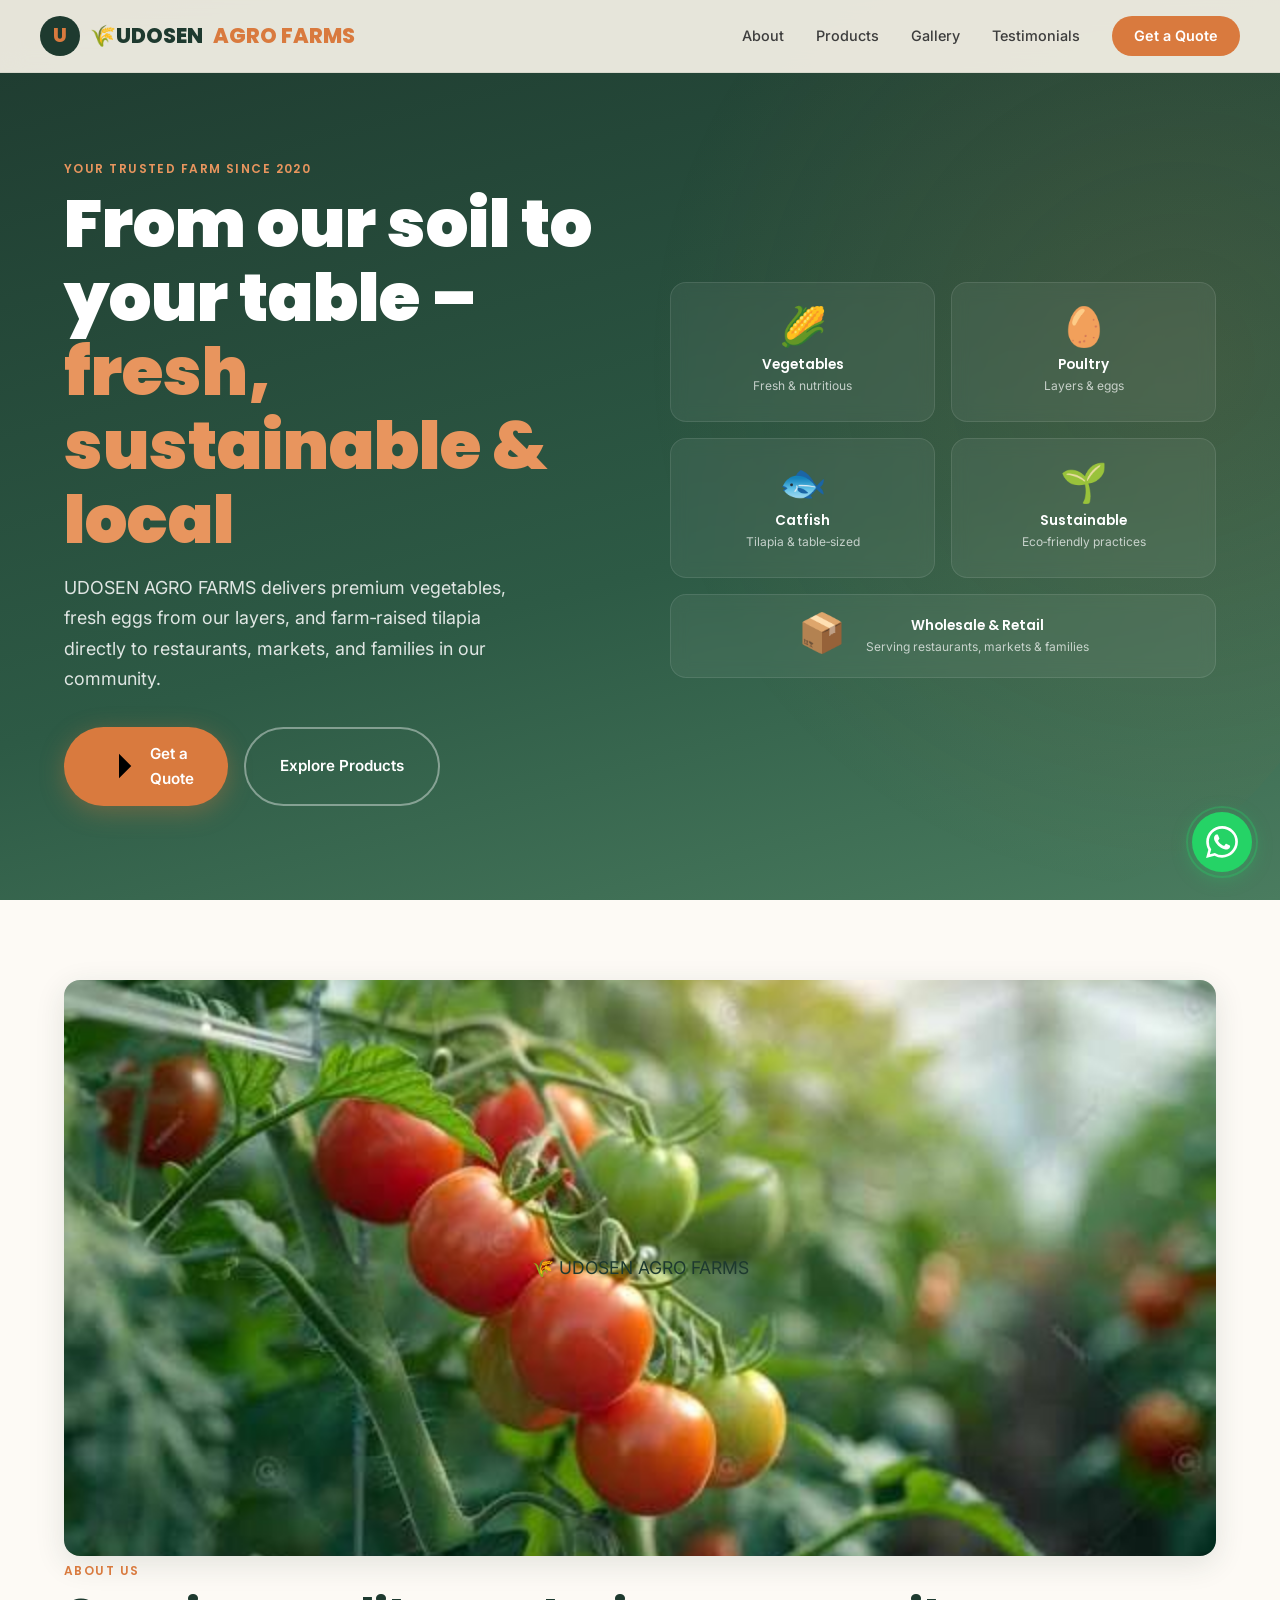
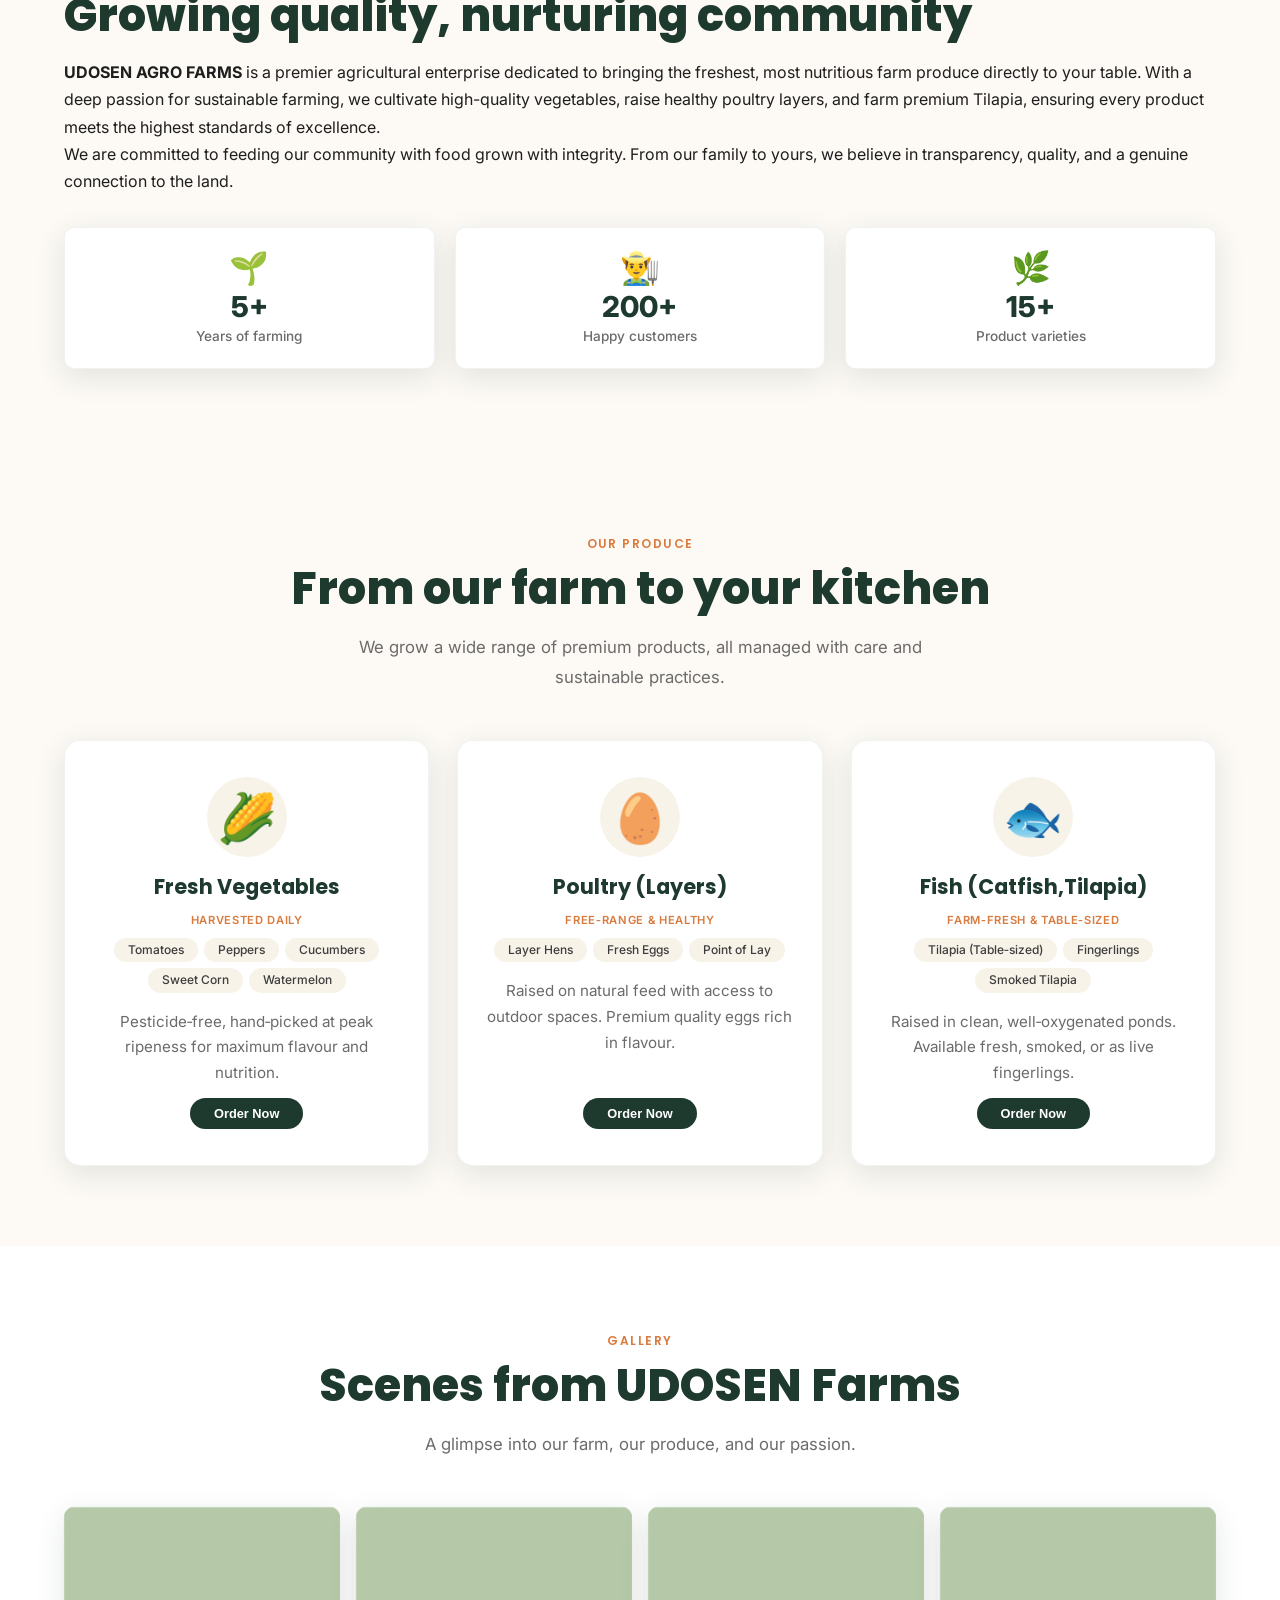
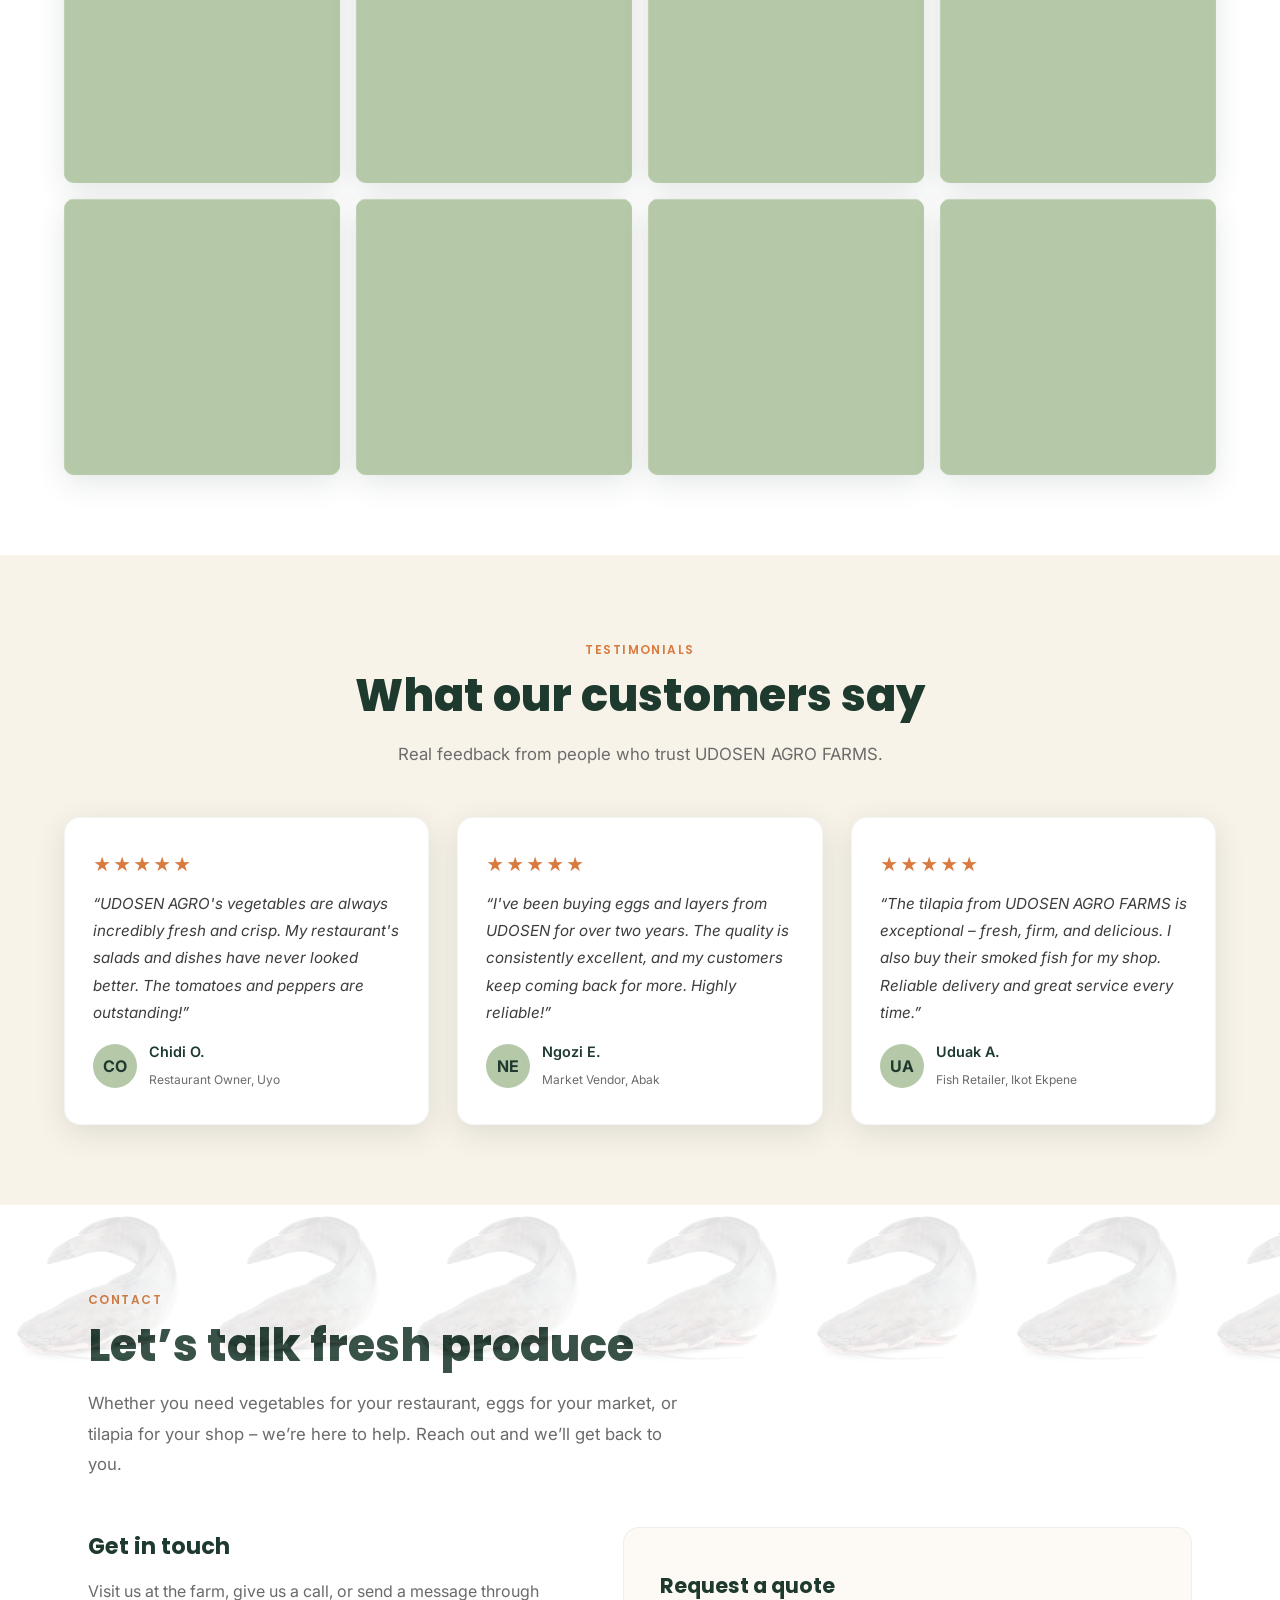
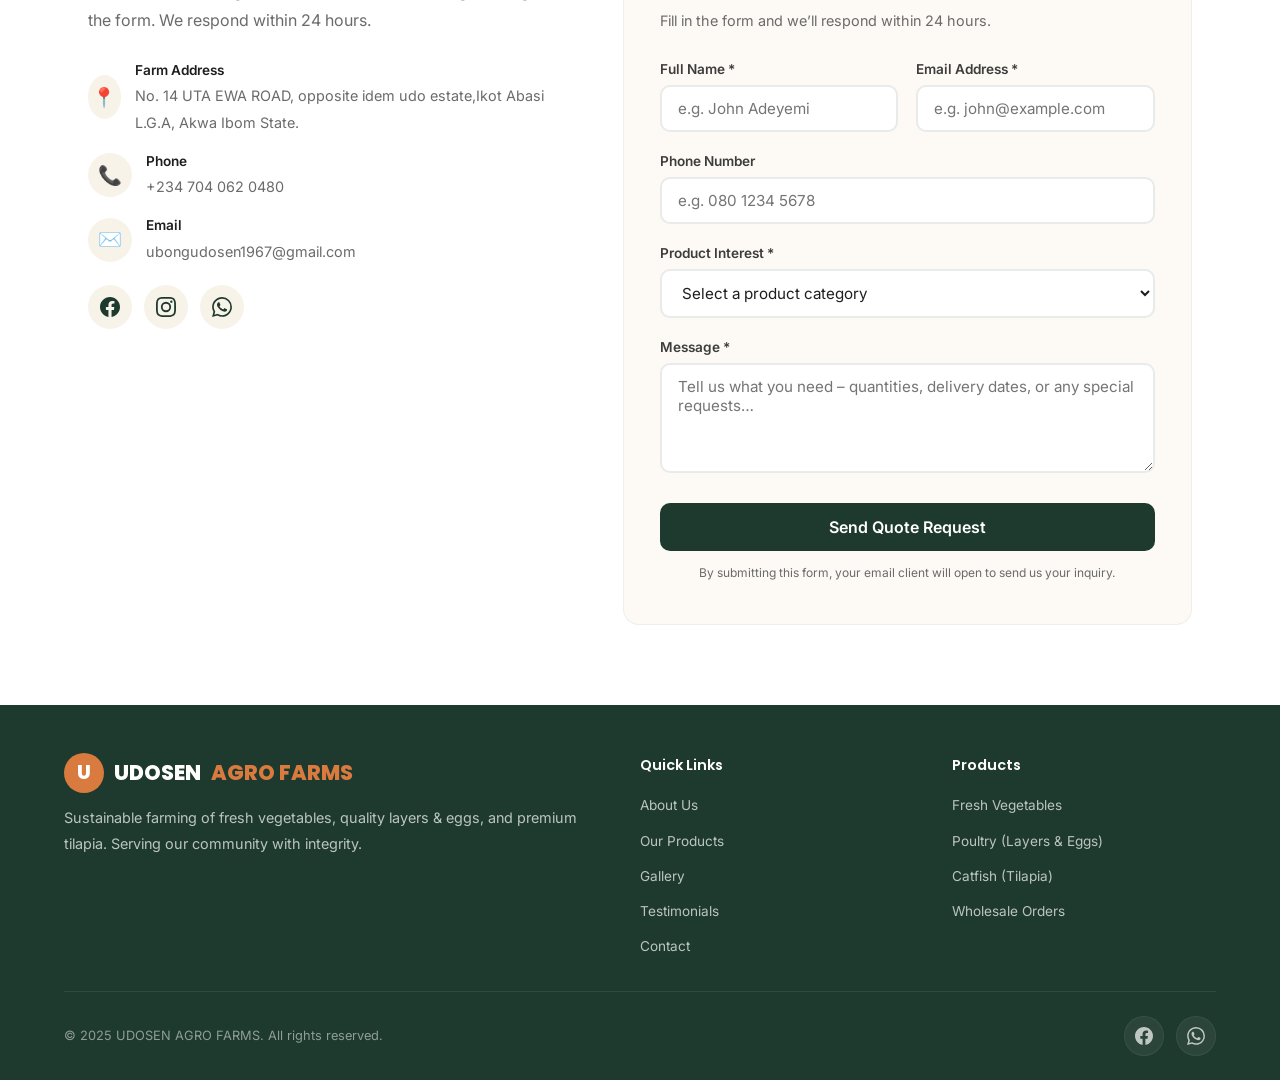
==== index.html @ df9d3901 "Update logo text with new branding" ====
<!DOCTYPE html>
<html lang="en">
<head>
    <meta charset="UTF-8" />
    <meta name="viewport" content="width=device-width, initial-scale=1.0" />
    <title>UDOSEN AGRO FARMS – Fresh Vegetables, Poultry &amp; Tilapia</title>
    <meta name="description" content="UDOSEN AGRO FARMS – sustainable farming of fresh vegetables, poultry layers, and premium tilapia. Order locally grown produce today." />

    <!-- Google Fonts -->
    <link rel="preconnect" href="https://fonts.googleapis.com" />
    <link rel="preconnect" href="https://fonts.gstatic.com" crossorigin />
    <link href="https://fonts.googleapis.com/css2?family=Poppins:wght@400;500;600;700;800;900&family=Inter:wght@400;500;600;700&display=swap" rel="stylesheet" />
    <link rel="stylesheet" href="style.css" />
    <style>
        /* ────────────── CSS Reset & Base ────────────── */
        
    </style>
</head>

<body>

    <!-- ─── HEADER ─── -->
    <header class="site-header" id="header" role="banner">
        <div class="header-inner">
            <a href="#home" class="logo" aria-label="UDOSEN AGRO FARMS home">
                <span class="logo-icon">U</span>
                🌾UDOSEN<span>AGRO FARMS</span>
            </a>

            <nav class="nav-links" aria-label="Main navigation">
                <a href="#about">About</a>
                <a href="#products">Products</a>
                <a href="#gallery">Gallery</a>
                <a href="#testimonials">Testimonials</a>
                <a href="#contact" class="nav-cta">Get a Quote</a>
            </nav>

            <button class="hamburger" id="hamburger" aria-label="Toggle menu" aria-expanded="false">
                <span></span>
                <span></span>
                <span></span>
            </button>
        </div>
    </header>

    <!-- ─── MOBILE NAV ─── -->
    <nav class="mobile-nav" id="mobileNav" aria-label="Mobile navigation">
        <a href="#about" class="mobile-link">About</a>
        <a href="#products" class="mobile-link">Products</a>
        <a href="#gallery" class="mobile-link">Gallery</a>
        <a href="#testimonials" class="mobile-link">Testimonials</a>
        <a href="#contact" class="mobile-cta">Get a Quote</a>
    </nav>

    <!-- ─── FLOATING WHATSAPP ─── -->
    <a href="https://wa.me/2347040620480?text=Hello%20UDOSEN%20AGRO%20FARMS%2C%20I'd%20like%20to%20make%20an%20inquiry."
    class="wa-float"
    target="_blank"
    rel="noopener noreferrer"
    aria-label="Chat on WhatsApp">
    <svg viewBox="0 0 24 24">
        <path d="M17.472 14.382c-.297-.149-1.758-.867-2.03-.967-.273-.099-.471-.148-.67.15-.197.297-.767.966-.94 1.164-.173.199-.347.223-.644.075-.297-.15-1.255-.463-2.39-1.475-.883-.788-1.48-1.761-1.653-2.059-.173-.297-.018-.458.13-.606.134-.133.298-.347.446-.52.149-.174.198-.298.298-.497.099-.198.05-.371-.025-.52-.075-.149-.669-1.612-.916-2.207-.242-.579-.487-.5-.669-.51-.173-.008-.371-.01-.57-.01-.198 0-.52.074-.792.372-.272.297-1.04 1.016-1.04 2.479 0 1.462 1.065 2.875 1.213 3.074.149.198 2.096 3.2 5.077 4.487.709.306 1.262.489 1.694.625.712.227 1.36.195 1.871.118.571-.085 1.758-.719 2.006-1.413.248-.694.248-1.289.173-1.413-.074-.124-.272-.198-.57-.347m-5.421 7.403h-.004a9.87 9.87 0 01-5.031-1.378l-.361-.214-3.741.982.998-3.648-.235-.374a9.86 9.86 0 01-1.51-5.26c.001-5.45 4.436-9.884 9.888-9.884 2.64 0 5.122 1.03 6.988 2.898a9.825 9.825 0 012.893 6.994c-.003 5.45-4.437 9.884-9.885 9.884m8.413-18.297A11.815 11.815 0 0012.05 0C5.495 0 .16 5.335.157 11.892c0 2.096.547 4.142 1.588 5.945L.057 24l6.305-1.654a11.882 11.882 0 005.683 1.448h.005c6.554 0 11.89-5.335 11.893-11.893a11.821 11.821 0 00-3.48-8.413z"/>
    </svg>
</a>

<!-- ─── HERO ─── -->
<section class="hero" id="home" aria-labelledby="hero-title">
    
    <!-- ADDED: Moving Chicken Layers & Watermark -->
    <div class="watermark"></div>
    <div class="chicken-bg layer-1"></div>
    <div class="chicken-bg layer-2"></div>
    <div class="chicken-bg layer-3"></div>

    <div class="hero-shape"></div>
    
    <div class="container">
        <div class="hero-grid">
            <div class="hero-content">
                <p class="section-label" style="color: var(--terracotta-light);">Your trusted farm since 2020</p>
                <h1 id="hero-title">
                    From our soil to your table – <br />
                    <span class="highlight">fresh, sustainable &amp; local</span>
                </h1>
                <p class="tagline">
                    UDOSEN AGRO FARMS delivers premium vegetables, fresh eggs from our layers,
                    and farm‑raised tilapia directly to restaurants, markets, and families in our community.
                </p>
                <div class="hero-buttons">
                    <a href="#contact" class="btn btn-primary">
                        <svg viewBox="0 0 24 24"><path d="M5 12h14M12 5l7 7-7 7"/></svg>
                        Get a Quote
                    </a>
                    <a href="#products" class="btn btn-outline">Explore Products</a>
                </div>
            </div>

            <div class="hero-visual">
                <div class="hero-card">
                    <span class="emoji">🌽</span>
                    <h4>Vegetables</h4>
                    <p>Fresh &amp; nutritious</p>
                </div>
                <div class="hero-card">
                    <span class="emoji">🥚</span>
                    <h4>Poultry</h4>
                    <p>Layers &amp; eggs</p>
                </div>
                <div class="hero-card">
                    <span class="emoji">🐟</span>
                    <h4>Catfish</h4>
                    <p>Tilapia &amp; table‑sized</p>
                </div>
                <div class="hero-card">
                    <span class="emoji">🌱</span>
                    <h4>Sustainable</h4>
                    <p>Eco‑friendly practices</p>
                </div>
                <div class="hero-card hero-card-wide">
                    <span class="emoji">📦</span>
                    <div>
                        <h4>Wholesale &amp; Retail</h4>
                        <p>Serving restaurants, markets &amp; families</p>
                    </div>
                </div>
            </div>
        </div>
    </div>
</section>

<!-- ─── ABOUT ─── -->
<!-- ─── ABOUT ─── -->
<section class="about" id="about" aria-labelledby="about-title">
    <div class="container">
        <div class="about-grid">
            <div class="about-image" aria-label="UDOSEN AGRO FARMS field">
                <span>🌾 UDOSEN AGRO FARMS</span>
            </div>
            <div class="about-text">
                <span class="section-label">About us</span>
                <h2 class="section-title" id="about-title">Growing quality, nurturing community</h2>
                <p>
                    <strong>UDOSEN AGRO FARMS</strong> is a premier agricultural enterprise dedicated to bringing the freshest, most nutritious farm produce directly to your table. With a deep passion for sustainable farming, we cultivate high-quality vegetables, raise healthy poultry layers, and farm premium Tilapia, ensuring every product meets the highest standards of excellence.
                </p>
                <p>
                    We are committed to feeding our community with food grown with integrity. From our family to yours, we believe in transparency, quality, and a genuine connection to the land.
                </p>

                <!-- ─── STATS CARDS ─── -->
                <div class="about-stats">
                    <div class="stat-card">
                        <div class="stat-icon">🌱</div>
                        <div class="stat-number">5+</div>
                        <div class="stat-label">Years of farming</div>
                    </div>
                    <div class="stat-card">
                        <div class="stat-icon">👨‍🌾</div>
                        <div class="stat-number">200+</div>
                        <div class="stat-label">Happy customers</div>
                    </div>
                    <div class="stat-card">
                        <div class="stat-icon">🌿</div>
                        <div class="stat-number">15+</div>
                        <div class="stat-label">Product varieties</div>
                    </div>
                </div>
            </div>
        </div>
    </div>
</section>
<!-- ─── PRODUCTS ─── -->
<section class="products" id="products" aria-labelledby="products-title">
    <div class="container">
        <div class="section-header center">
            <span class="section-label">Our produce</span>
            <h2 class="section-title" id="products-title">From our farm to your kitchen</h2>
            <p class="section-subtitle">
                We grow a wide range of premium products, all managed with care and sustainable practices.
            </p>
        </div>

        <div class="products-grid">
            <!-- Vegetables -->
            <div class="product-card reveal reveal-delay-1">
                <div class="product-icon">🌽</div>
                <h3>Fresh Vegetables</h3>
                <span class="product-tag">Harvested daily</span>
                <ul class="product-list">
                    <li>Tomatoes</li>
                    <li>Peppers</li>
                    <li>Cucumbers</li>
                    <li>Sweet Corn</li>
                    <li>Watermelon</li>
                </ul>
                <p>Pesticide‑free, hand‑picked at peak ripeness for maximum flavour and nutrition.</p>
                <button class="btn-small" onclick="document.getElementById('contact').scrollIntoView({behavior:'smooth'})">Order Now</button>
            </div>

            <!-- Poultry -->
            <div class="product-card reveal reveal-delay-2">
                <div class="product-icon">🥚</div>
                <h3>Poultry (Layers)</h3>
                <span class="product-tag">Free‑range &amp; healthy</span>
                <ul class="product-list">
                    <li>Layer Hens</li>
                    <li>Fresh Eggs</li>
                    <li>Point of Lay</li>
                </ul>
                <p>Raised on natural feed with access to outdoor spaces. Premium quality eggs rich in flavour.</p>
                <button class="btn-small" onclick="document.getElementById('contact').scrollIntoView({behavior:'smooth'})">Order Now</button>
            </div>

            <!-- Catfish -->
            <div class="product-card reveal reveal-delay-3">
                <div class="product-icon">🐟</div>
                <h3>Fish (Catfish,Tilapia)</h3>
                <span class="product-tag">Farm‑fresh &amp; table‑sized</span>
                <ul class="product-list">
                    <li>Tilapia (Table‑sized)</li>
                    <li>Fingerlings</li>
                    <li>Smoked Tilapia</li>
                </ul>
                <p>Raised in clean, well‑oxygenated ponds. Available fresh, smoked, or as live fingerlings.</p>
                <button class="btn-small" onclick="document.getElementById('contact').scrollIntoView({behavior:'smooth'})">Order Now</button>
            </div>
        </div>
    </div>
</section>

<!-- ─── GALLERY ─── -->
<section class="gallery" id="gallery" aria-labelledby="gallery-title">
    <div class="container">
        <div class="section-header center">
            <span class="section-label">GALLERY</span>
            <h2 class="section-title" id="gallery-title">Scenes from UDOSEN Farms</h2>
            <p class="section-subtitle">A glimpse into our farm, our produce, and our passion.</p>
        </div>
        <div class="gallery-grid">
            <div class="gallery-item">
                <div class="gallery-overlay"><img src="freshvegies.jpg" alt="" class="chicken-bg"><span>Fresh harvest</span></div>
            </div>
            <div class="gallery-item">
                <div class="gallery-overlay"><img src="CHICKENS_IMAGE.jpg" alt="" class="chicken-bg"><span>Layer poultry</span></div>
            </div>
            <div class="gallery-item">
                <div class="gallery-overlay"><img src="imagescrop-fish.jpg" alt="" class="chicken-bg"><span>Tilapia pond</span></div>
            </div>
            <div class="gallery-item">
                <div class="gallery-overlay"><img src="vegetablebeds.jpg" alt="" class="chicken-bg"><span>Vegetable beds</span></div>
            </div>
            <div class="gallery-item">
                <div class="gallery-overlay"><img src="maize.jpg" alt="" class="chicken-bg"><span>Farm landscape</span></div>
            </div>
            <div class="gallery-item">
                <div class="gallery-overlay"><img src="okro.jpg" alt="" class="chicken-bg"><span>Organic greens</span></div>
            </div>
            <div class="gallery-item">
                <div class="gallery-overlay"><img src="eggimage.jpg" alt="" class="chicken-bg"><span>Egg collection</span></div>
            </div>
            <div class="gallery-item">
                <div class="gallery-overlay"><img src="tilapiafish.jpg" alt="" class="chicken-bg"><span>Smoked tilapia</span></div>
            </div>
        </div>
    </div>
</section>

<!-- ─── TESTIMONIALS ─── -->
<section class="testimonials" id="testimonials" aria-labelledby="testimonials-title">
    <div class="container">
        <div class="section-header center">
            <span class="section-label">TESTIMONIALS</span>
            <h2 class="section-title" id="testimonials-title">What our customers say</h2>
            <p class="section-subtitle">Real feedback from people who trust UDOSEN AGRO FARMS.</p>
        </div>

        <div class="testimonials-grid">
            <div class="testimonial-card reveal reveal-delay-1">
                <div class="stars">★★★★★</div>
                <blockquote>
                    “UDOSEN AGRO's vegetables are always incredibly fresh and crisp. My restaurant's salads and dishes have never looked better. The tomatoes and peppers are outstanding!”
                </blockquote>
                <div class="author">
                    <div class="author-avatar">CO</div>
                    <div class="author-info">
                        <strong>Chidi O.</strong>
                        <span>Restaurant Owner, Uyo</span>
                    </div>
                </div>
            </div>

            <div class="testimonial-card reveal reveal-delay-2">
                <div class="stars">★★★★★</div>
                <blockquote>
                    “I've been buying eggs and layers from UDOSEN for over two years. The quality is consistently excellent, and my customers keep coming back for more. Highly reliable!”
                </blockquote>
                <div class="author">
                    <div class="author-avatar">NE</div>
                    <div class="author-info">
                        <strong>Ngozi E.</strong>
                        <span>Market Vendor, Abak</span>
                    </div>
                </div>
            </div>

            <div class="testimonial-card reveal reveal-delay-3">
                <div class="stars">★★★★★</div>
                <blockquote>
                    “The tilapia from UDOSEN AGRO FARMS is exceptional – fresh, firm, and delicious. I also buy their smoked fish for my shop. Reliable delivery and great service every time.”
                </blockquote>
                <div class="author">
                    <div class="author-avatar">UA</div>
                    <div class="author-info">
                        <strong>Uduak A.</strong>
                        <span>Fish Retailer, Ikot Ekpene</span>
                    </div>
                </div>
            </div>
        </div>
    </div>
</section>

<!-- ─── CONTACT ─── -->
<section class="contact" id="contact" aria-labelledby="contact-title">
    <!-- ADD THIS LINE -->
    <div class="contact-watermark"></div>
    
    <div class="container">
        <!-- The rest of your contact section content... -->
    <div class="container">
        <div class="section-header">
            <span class="section-label">Contact</span>
            <h2 class="section-title" id="contact-title">Let’s talk fresh produce</h2>
            <p class="section-subtitle">
                Whether you need vegetables for your restaurant, eggs for your market, or
                tilapia for your shop – we’re here to help. Reach out and we’ll get back to you.
            </p>
        </div>

        <div class="contact-grid">
            <!-- Contact Info -->
            <div class="contact-info">
                <h3>Get in touch</h3>
                <p>
                    Visit us at the farm, give us a call, or send a message through the form.
                    We respond within 24 hours.
                </p>

                <div class="contact-detail">
                    <div class="icon-circle">📍</div>
                    <div>
                        <strong>Farm Address</strong>
                        <span>No. 14 UTA EWA ROAD, opposite idem udo estate,Ikot Abasi L.G.A, Akwa Ibom State.</span>
                    </div>
                </div>

                <div class="contact-detail">
                    <div class="icon-circle">📞</div>
                    <div>
                        <strong>Phone</strong>
                        <span>+234 704 062 0480</span>
                    </div>
                </div>

                <div class="contact-detail">
                    <div class="icon-circle">✉️</div>
                    <div>
                        <strong>Email</strong>
                        <span>ubongudosen1967@gmail.com</span>
                    </div>
                </div>

                <div class="contact-social">
                    <a href="#" aria-label="Facebook" title="Facebook">
                        <svg viewBox="0 0 24 24"><path d="M24 12.073c0-6.627-5.373-12-12-12s-12 5.373-12 12c0 5.99 4.388 10.954 10.125 11.854v-8.385H7.078v-3.47h3.047V9.43c0-3.007 1.792-4.669 4.533-4.669 1.312 0 2.686.235 2.686.235v2.953H15.83c-1.491 0-1.956.925-1.956 1.874v2.25h3.328l-.532 3.47h-2.796v8.385C19.612 23.027 24 18.062 24 12.073z"/></svg>
                    </a>
                    <a href="#" aria-label="Instagram" title="Instagram">
                        <svg viewBox="0 0 24 24"><path d="M12 2.163c3.204 0 3.584.012 4.85.07 3.252.148 4.771 1.691 4.919 4.919.058 1.265.069 1.645.069 4.849 0 3.205-.012 3.584-.069 4.849-.149 3.225-1.664 4.771-4.919 4.919-1.266.058-1.644.07-4.85.07-3.204 0-3.584-.012-4.849-.07-3.26-.149-4.771-1.699-4.919-4.92-.058-1.265-.07-1.644-.07-4.849 0-3.204.013-3.583.07-4.849.149-3.227 1.664-4.771 4.919-4.919 1.266-.057 1.645-.069 4.849-.069zM12 0C8.741 0 8.333.014 7.053.072 2.695.272.273 2.69.073 7.052.014 8.333 0 8.741 0 12c0 3.259.014 3.668.072 4.948.2 4.358 2.618 6.78 6.98 6.98C8.333 23.986 8.741 24 12 24c3.259 0 3.668-.014 4.948-.072 4.354-.2 6.782-2.618 6.979-6.98.059-1.28.073-1.689.073-4.948 0-3.259-.014-3.667-.072-4.947-.196-4.354-2.617-6.78-6.979-6.98C15.668.014 15.259 0 12 0zm0 5.838a6.162 6.162 0 100 12.324 6.162 6.162 0 000-12.324zM12 16a4 4 0 110-8 4 4 0 010 8zm6.406-11.845a1.44 1.44 0 100 2.881 1.44 1.44 0 000-2.881z"/></svg>
                    </a>
                    <a href="https://wa.me/2347040620480?text=Hello%20UDOSEN%20AGRO%20FARMS" aria-label="WhatsApp" title="WhatsApp">
                        <svg viewBox="0 0 24 24"><path d="M17.472 14.382c-.297-.149-1.758-.867-2.03-.967-.273-.099-.471-.148-.67.15-.197.297-.767.966-.94 1.164-.173.199-.347.223-.644.075-.297-.15-1.255-.463-2.39-1.475-.883-.788-1.48-1.761-1.653-2.059-.173-.297-.018-.458.13-.606.134-.133.298-.347.446-.52.149-.174.198-.298.298-.497.099-.198.05-.371-.025-.52-.075-.149-.669-1.612-.916-2.207-.242-.579-.487-.5-.669-.51-.173-.008-.371-.01-.57-.01-.198 0-.52.074-.792.372-.272.297-1.04 1.016-1.04 2.479 0 1.462 1.065 2.875 1.213 3.074.149.198 2.096 3.2 5.077 4.487.709.306 1.262.489 1.694.625.712.227 1.36.195 1.871.118.571-.085 1.758-.719 2.006-1.413.248-.694.248-1.289.173-1.413-.074-.124-.272-.198-.57-.347m-5.421 7.403h-.004a9.87 9.87 0 01-5.031-1.378l-.361-.214-3.741.982.998-3.648-.235-.374a9.86 9.86 0 01-1.51-5.26c.001-5.45 4.436-9.884 9.888-9.884 2.64 0 5.122 1.03 6.988 2.898a9.825 9.825 0 012.893 6.994c-.003 5.45-4.437 9.884-9.885 9.884m8.413-18.297A11.815 11.815 0 0012.05 0C5.495 0 .16 5.335.157 11.892c0 2.096.547 4.142 1.588 5.945L.057 24l6.305-1.654a11.882 11.882 0 005.683 1.448h.005c6.554 0 11.89-5.335 11.893-11.893a11.821 11.821 0 00-3.48-8.413z"/></svg>
                    </a>
                </div>
            </div>

            <!-- Form -->
            <div class="contact-form">
                <h4>Request a quote</h4>
                <p class="form-sub">Fill in the form and we’ll respond within 24 hours.</p>

                <form id="inquiryForm" novalidate>
                    <div class="form-row">
                        <div class="form-group">
                            <label for="fullName">Full Name *</label>
                            <input type="text" id="fullName" placeholder="e.g. John Adeyemi" required />
                            <div class="error-message">Please enter your full name.</div>
                        </div>
                        <div class="form-group">
                            <label for="email">Email Address *</label>
                            <input type="email" id="email" placeholder="e.g. john@example.com" required />
                            <div class="error-message">Please enter a valid email address.</div>
                        </div>
                    </div>

                    <div class="form-group">
                        <label for="phone">Phone Number</label>
                        <input type="tel" id="phone" placeholder="e.g. 080 1234 5678" />
                    </div>

                    <div class="form-group">
                        <label for="productInterest">Product Interest *</label>
                        <select id="productInterest" required>
                            <option value="">Select a product category</option>
                            <option value="Vegetables">Vegetables (Tomatoes, Peppers, Corn, etc.)</option>
                            <option value="Poultry">Poultry (Layers, Eggs)</option>
                            <option value="Catfish">Catfish (Tilapia, Table-sized)</option>
                            <option value="Mixed">Mixed / All products</option>
                        </select>
                        <div class="error-message">Please select a product category.</div>
                    </div>

                    <div class="form-group">
                        <label for="message">Message *</label>
                        <textarea id="message" placeholder="Tell us what you need – quantities, delivery dates, or any special requests…" required></textarea>
                        <div class="error-message">Please enter your message.</div>
                    </div>

                    <button type="submit" class="btn-submit">Send Quote Request</button>

                    <div class="form-success" id="formSuccess">
                        ✅ Thank you! Your quote request has been sent. We’ll get back to you within 24 hours.
                    </div>
                </form>
                <p style="font-size: 0.75rem; color: var(--text-light); margin-top: 12px; text-align: center;">
                    By submitting this form, your email client will open to send us your inquiry.
                </p>
            </div>
        </div>
    </div>
</section>

<!-- ─── FOOTER ─── -->
<footer class="site-footer" role="contentinfo">
    <div class="container">
        <div class="footer-grid">
            <div class="footer-brand">
                <div class="logo">
                    <span class="logo-icon">U</span>
                    UDOSEN<span>AGRO FARMS</span>
                </div>
                <p>
                    Sustainable farming of fresh vegetables, quality layers &amp; eggs, and
                    premium tilapia. Serving our community with integrity.
                </p>
            </div>

            <div class="footer-col">
                <h4>Quick Links</h4>
                <ul>
                    <li><a href="#about">About Us</a></li>
                    <li><a href="#products">Our Products</a></li>
                    <li><a href="#gallery">Gallery</a></li>
                    <li><a href="#testimonials">Testimonials</a></li>
                    <li><a href="#contact">Contact</a></li>
                </ul>
            </div>

            <div class="footer-col">
                <h4>Products</h4>
                <ul>
                    <li><a href="#products">Fresh Vegetables</a></li>
                    <li><a href="#products">Poultry (Layers &amp; Eggs)</a></li>
                    <li><a href="#products">Catfish (Tilapia)</a></li>
                    <li><a href="#products">Wholesale Orders</a></li>
                </ul>
            </div>
        </div>

        <div class="footer-bottom">
            <span>&copy; 2025 UDOSEN AGRO FARMS. All rights reserved.</span>
            <div class="footer-social">
                <a href="#" aria-label="Facebook" title="Facebook">
                    <svg viewBox="0 0 24 24"><path d="M24 12.073c0-6.627-5.373-12-12-12s-12 5.373-12 12c0 5.99 4.388 10.954 10.125 11.854v-8.385H7.078v-3.47h3.047V9.43c0-3.007 1.792-4.669 4.533-4.669 1.312 0 2.686.235 2.686.235v2.953H15.83c-1.491 0-1.956.925-1.956 1.874v2.25h3.328l-.532 3.47h-2.796v8.385C19.612 23.027 24 18.062 24 12.073z"/></svg>
                </a>
                <a href="https://wa.me/2347040620480" aria-label="WhatsApp" title="WhatsApp">
                    <svg viewBox="0 0 24 24"><path d="M17.472 14.382c-.297-.149-1.758-.867-2.03-.967-.273-.099-.471-.148-.67.15-.197.297-.767.966-.94 1.164-.173.199-.347.223-.644.075-.297-.15-1.255-.463-2.39-1.475-.883-.788-1.48-1.761-1.653-2.059-.173-.297-.018-.458.13-.606.134-.133.298-.347.446-.52.149-.174.198-.298.298-.497.099-.198.05-.371-.025-.52-.075-.149-.669-1.612-.916-2.207-.242-.579-.487-.5-.669-.51-.173-.008-.371-.01-.57-.01-.198 0-.52.074-.792.372-.272.297-1.04 1.016-1.04 2.479 0 1.462 1.065 2.875 1.213 3.074.149.198 2.096 3.2 5.077 4.487.709.306 1.262.489 1.694.625.712.227 1.36.195 1.871.118.571-.085 1.758-.719 2.006-1.413.248-.694.248-1.289.173-1.413-.074-.124-.272-.198-.57-.347m-5.421 7.403h-.004a9.87 9.87 0 01-5.031-1.378l-.361-.214-3.741.982.998-3.648-.235-.374a9.86 9.86 0 01-1.51-5.26c.001-5.45 4.436-9.884 9.888-9.884 2.64 0 5.122 1.03 6.988 2.898a9.825 9.825 0 012.893 6.994c-.003 5.45-4.437 9.884-9.885 9.884m8.413-18.297A11.815 11.815 0 0012.05 0C5.495 0 .16 5.335.157 11.892c0 2.096.547 4.142 1.588 5.945L.057 24l6.305-1.654a11.882 11.882 0 005.683 1.448h.005c6.554 0 11.89-5.335 11.893-11.893a11.821 11.821 0 00-3.48-8.413z"/></svg>
                </a>
            </div>
        </div>
    </div>
</footer>

<!-- ─── BACK TO TOP ─── -->
<button class="back-top" id="backTop" aria-label="Back to top">
    <svg viewBox="0 0 24 24"><path d="M12 5l7 7-7 7M5 12h14"/></svg>
</button>

<!-- ──────────────────────────────────────────── -->
<!-- JAVASCRIPT -->
<!-- ──────────────────────────────────────────── -->
<script>
    (function() {
        'use strict';

        // ─── Hamburger ───
        const hamburger = document.getElementById('hamburger');
        const mobileNav = document.getElementById('mobileNav');

        function toggleMenu() {
            const isOpen = hamburger.classList.toggle('active');
            mobileNav.classList.toggle('open');
            hamburger.setAttribute('aria-expanded', isOpen);
            document.body.style.overflow = isOpen ? 'hidden' : '';
        }

        hamburger.addEventListener('click', toggleMenu);

        document.querySelectorAll('.mobile-link, .mobile-cta').forEach(link => {
            link.addEventListener('click', () => {
                hamburger.classList.remove('active');
                mobileNav.classList.remove('open');
                hamburger.setAttribute('aria-expanded', 'false');
                document.body.style.overflow = '';
            });
        });

        // ─── Header scroll shadow ───
        const header = document.getElementById('header');
        window.addEventListener('scroll', () => {
            if (window.pageYOffset > 30) {
                header.classList.add('scrolled');
            } else {
                header.classList.remove('scrolled');
            }
        }, { passive: true });

        // ─── Back to top ───
        const backTop = document.getElementById('backTop');
        window.addEventListener('scroll', () => {
            if (window.pageYOffset > 500) {
                backTop.classList.add('visible');
            } else {
                backTop.classList.remove('visible');
            }
        }, { passive: true });

        backTop.addEventListener('click', () => {
            window.scrollTo({ top: 0, behavior: 'smooth' });
        });

        // ─── Scroll reveal ───
        const revealElements = document.querySelectorAll('.reveal');
        const revealObserver = new IntersectionObserver((entries) => {
            entries.forEach(entry => {
                if (entry.isIntersecting) {
                    entry.target.classList.add('visible');
                }
            });
        }, { threshold: 0.12, rootMargin: '0px 0px -40px 0px' });
        revealElements.forEach(el => revealObserver.observe(el));

        // ─── Form: Send email via mailto ───
        const form = document.getElementById('inquiryForm');
        const successMsg = document.getElementById('formSuccess');

        function validateField(field) {
            const group = field.closest('.form-group');
            const error = group.querySelector('.error-message');

            if (field.hasAttribute('required') && !field.value.trim()) {
                group.classList.add('error');
                return false;
            }

            if (field.type === 'email' && field.value.trim()) {
                const emailPattern = /^[^\s@]+@[^\s@]+\.[^\s@]+$/;
                if (!emailPattern.test(field.value.trim())) {
                    group.classList.add('error');
                    return false;
                }
            }

            group.classList.remove('error');
            return true;
        }

        form.querySelectorAll('input, select, textarea').forEach(field => {
            field.addEventListener('blur', () => validateField(field));
            field.addEventListener('input', () => {
                const group = field.closest('.form-group');
                if (group.classList.contains('error')) {
                    validateField(field);
                }
            });
        });

        form.addEventListener('submit', function(e) {
            e.preventDefault();

            let isValid = true;
            const fields = form.querySelectorAll('input[required], select[required], textarea[required]');
            fields.forEach(field => {
                if (!validateField(field)) isValid = false;
            });

            const emailField = document.getElementById('email');
            if (emailField.value.trim() && !/^[^\s@]+@[^\s@]+\.[^\s@]+$/.test(emailField.value.trim())) {
                const group = emailField.closest('.form-group');
                group.classList.add('error');
                isValid = false;
            }

            if (!isValid) {
                const firstError = form.querySelector('.form-group.error');
                if (firstError) {
                    firstError.scrollIntoView({ behavior: 'smooth', block: 'center' });
                    const input = firstError.querySelector('input, select, textarea');
                    if (input) input.focus();
                }
                return;
            }

            // --- Gather data for mailto ---
            const name = document.getElementById('fullName').value.trim();
            const email = document.getElementById('email').value.trim();
            const phone = document.getElementById('phone').value.trim();
            const product = document.getElementById('productInterest').value;
            const message = document.getElementById('message').value.trim();

            const subject = `Quote Request from ${name} - UDOSEN AGRO FARMS`;
            const body =
                `Name: ${name}%0D%0AEmail: ${email}%0D%0APhone: ${phone}%0D%0AProduct Interest: ${product}%0D%0A%0D%0AMessage:%0D%0A${message}`;

            // Open default email client
            window.location.href =
                `mailto:ubongudosen1967@gmail.com?subject=${encodeURIComponent(subject)}&body=${body}`;

            // Show success message
            successMsg.classList.add('show');
            form.reset();
            form.querySelectorAll('.form-group').forEach(g => g.classList.remove('error'));

            setTimeout(() => {
                successMsg.classList.remove('show');
            }, 8000);
        });

        // ─── Smooth nav clicks ───
        document.querySelectorAll('a[href^="#"]').forEach(anchor => {
            anchor.addEventListener('click', function(e) {
                const targetId = this.getAttribute('href');
                if (targetId === '#') return;
                const target = document.querySelector(targetId);
                if (target) {
                    e.preventDefault();
                    const headerHeight = header.offsetHeight;
                    const targetPosition = target.getBoundingClientRect().top + window.pageYOffset -
                        headerHeight - 16;
                    window.scrollTo({ top: targetPosition, behavior: 'smooth' });
                }
            });
        });

    })();
</script>

</body>
</html>
---- style.css ----
/* ─── Import Fonts ─── */
@import url('https://fonts.googleapis.com/css2?family=Poppins:wght@400;500;600;700;800;900&family=Inter:wght@400;500;600;700&display=swap');

/* ────────────── CSS Reset & Variables ────────────── */
:root {
    --green-dark: #1e3a2f;
    --green-medium: #2d5a45;
    --green-light: #4a7c5f;
    --sage: #b5c9a8;
    --cream: #f8f3e9;
    --cream-light: #fdfaf5;
    --terracotta: #d97a3e;
    --terracotta-light: #e8955e;
    --text-dark: #1e1e1e;
    --text-medium: #3d3d3d;
    --text-light: #6b6b6b;
    --white: #ffffff;
    --shadow: 0 8px 30px rgba(30, 58, 47, 0.12);
    --shadow-hover: 0 12px 40px rgba(30, 58, 47, 0.20);
    --radius: 16px;
    --radius-sm: 10px;
    --transition: 0.35s cubic-bezier(0.22, 1, 0.36, 1);
}

* {
    margin: 0;
    padding: 0;
    box-sizing: border-box;
}

html {
    scroll-behavior: smooth;
    -webkit-font-smoothing: antialiased;
}

body {
    font-family: 'Inter', sans-serif;
    background: var(--cream-light);
    color: var(--text-dark);
    line-height: 1.7;
    overflow-x: hidden;
}

a { color: inherit; text-decoration: none; }
img { max-width: 100%; display: block; }
ul { list-style: none; }

.container { max-width: 1200px; margin: 0 auto; padding: 0 24px; }

/* ────────────── Scrollbar & Selection ────────────── */
::-webkit-scrollbar { width: 8px; }
::-webkit-scrollbar-track { background: var(--cream); }
::-webkit-scrollbar-thumb { background: var(--green-medium); border-radius: 10px; }
::-webkit-scrollbar-thumb:hover { background: var(--green-dark); }

::selection { background: var(--green-dark); color: var(--white); }

/* ────────────── Header & Navigation ────────────── */
.site-header {
    position: fixed; top: 0; left: 0; right: 0; z-index: 1000;
    background: rgba(248, 243, 233, 0.92);
    backdrop-filter: blur(12px);
    border-bottom: 1px solid rgba(30, 58, 47, 0.08);
    transition: all var(--transition);
    padding: 0 24px;
}
.site-header.scrolled { box-shadow: var(--shadow); }

.header-inner {
    max-width: 1200px; margin: 0 auto;
    display: flex; align-items: center; justify-content: space-between;
    height: 72px;
}

.logo {
    display: flex; align-items: center; gap: 10px;
    font-family: 'Poppins', sans-serif; font-weight: 800;
    font-size: 1.3rem; color: var(--green-dark);
}
.logo-icon {
    display: flex; align-items: center; justify-content: center;
    width: 40px; height: 40px; background: var(--green-dark);
    color: var(--cream); border-radius: 50%; font-size: 1.2rem;
}
.logo span { color: var(--terracotta); }

.nav-links { display: flex; align-items: center; gap: 32px; }
.nav-links a { font-size: 0.9rem; font-weight: 500; color: var(--text-medium); transition: color var(--transition); position: relative; }
.nav-links a::after { content: ''; position: absolute; bottom: -4px; left: 0; width: 0; height: 2.5px; background: var(--terracotta); transition: width var(--transition); }
.nav-links a:hover { color: var(--green-dark); }
.nav-links a:hover::after { width: 100%; }

.nav-links a.nav-cta { background: var(--terracotta); color: var(--white); padding: 8px 22px; border-radius: 50px; font-weight: 600; }
.nav-links a.nav-cta:hover { background: var(--terracotta-light); transform: translateY(-2px); box-shadow: 0 6px 20px rgba(217,122,62,0.3); }
.nav-links a.nav-cta::after { display: none; }

/* Hamburger */
.hamburger { display: none; flex-direction: column; gap: 5px; cursor: pointer; background: transparent; border: none; }
.hamburger span { display: block; width: 28px; height: 3px; background: var(--green-dark); border-radius: 3px; transition: all 0.3s ease; }
.hamburger.active span:nth-child(1) { transform: rotate(45deg) translate(5px, 6px); }
.hamburger.active span:nth-child(2) { opacity: 0; }
.hamburger.active span:nth-child(3) { transform: rotate(-45deg) translate(5px, -6px); }

/* Mobile Nav */
.mobile-nav { display: none; position: fixed; top: 72px; left: 0; right: 0; background: var(--cream); padding: 24px; border-bottom: 1px solid rgba(30,58,47,0.08); box-shadow: var(--shadow); z-index: 999; flex-direction: column; gap: 16px; }
.mobile-nav.open { display: flex; }
.mobile-nav a { font-size: 1rem; font-weight: 500; color: var(--text-medium); padding: 8px 0; border-bottom: 1px solid rgba(30,58,47,0.06); }
.mobile-nav a.mobile-cta { background: var(--terracotta); color: var(--white); padding: 12px; border-radius: 50px; text-align: center; border: none; }

/* ────────────── Hero (LIVE Moving Chicken Layers) ────────────── */
.hero {
    padding: 140px 0 80px;
    background: linear-gradient(165deg, var(--green-dark) 0%, var(--green-medium) 60%, var(--green-light) 100%);
    color: var(--white); position: relative; overflow: hidden;
    min-height: 100vh; display: flex; align-items: center;
}

.hero-shape { position: absolute; right: -10%; top: -20%; width: 60%; height: 120%; background: radial-gradient(ellipse at 70% 50%, rgba(217,122,62,0.12) 0%, transparent 70%); border-radius: 50%; pointer-events: none; z-index: 1; }

/* Moving Backgrounds */
.watermark {
    position: absolute; top: 0; left: 0; width: 100%; height: 100%;
    background-image: url('chicken.jpg'); background-repeat: repeat; background-size: 300px;
    opacity: 0.08; z-index: 1; pointer-events: none;
}
.chicken-bg {
    position: absolute; top: 0; left: 0; width: 100%; height: 100%;
    background-image: url('chicken.jpg'); background-size: cover; background-position: center bottom;
    background-repeat: no-repeat; z-index: 1; will-change: transform;
}
.layer-1 { animation: moveChickens 25s linear infinite; opacity: 0.3; filter: blur(2px); }
.layer-2 { animation: moveChickens 15s linear infinite; opacity: 0.5; }
.layer-3 { animation: moveChickens 8s linear infinite; opacity: 0.7; }
@keyframes moveChickens { 0% { transform: translateX(-100%); } 100% { transform: translateX(100%); } }

.hero-grid { display: grid; grid-template-columns: 1fr 1fr; gap: 60px; align-items: center; position: relative; z-index: 2; }
.hero-content h1 { font-family: 'Poppins', sans-serif; font-size: clamp(2.4rem, 5.5vw, 4.2rem); font-weight: 900; line-height: 1.1; margin-bottom: 16px; }
.hero-content h1 .highlight { color: var(--terracotta-light); }
.hero-content .tagline { font-size: clamp(1rem, 1.4vw, 1.2rem); color: rgba(255,255,255,0.85); max-width: 480px; margin-bottom: 32px; }

.hero-buttons { display: flex; flex-wrap: wrap; gap: 16px; }
.btn { display: inline-flex; align-items: center; gap: 10px; padding: 14px 34px; border-radius: 50px; font-weight: 600; font-size: 0.95rem; transition: all var(--transition); border: none; cursor: pointer; }
.btn-primary { background: var(--terracotta); color: var(--white); box-shadow: 0 6px 24px rgba(217,122,62,0.35); }
.btn-primary:hover { background: var(--terracotta-light); transform: translateY(-3px); }
.btn-outline { background: transparent; color: var(--white); border: 2px solid rgba(255,255,255,0.4); }
.btn-outline:hover { background: rgba(255,255,255,0.1); border-color: var(--white); transform: translateY(-3px); }

.hero-visual { display: grid; grid-template-columns: 1fr 1fr; gap: 16px; }
.hero-card { background: rgba(255,255,255,0.06); backdrop-filter: blur(8px); border: 1px solid rgba(255,255,255,0.10); border-radius: var(--radius); padding: 24px; text-align: center; transition: all var(--transition); display: flex; flex-direction: column; align-items: center; justify-content: center; min-height: 140px; }
.hero-card:hover { background: rgba(255,255,255,0.12); transform: translateY(-4px); }
.hero-card .emoji { font-size: 2.4rem; line-height: 1; margin-bottom: 8px; }
.hero-card h4 { font-family: 'Poppins', sans-serif; font-size: 0.85rem; font-weight: 600; }
.hero-card p { font-size: 0.75rem; color: rgba(255,255,255,0.7); }
.hero-card-wide { grid-column: 1 / -1; min-height: 80px; flex-direction: row; gap: 20px; justify-content: center; padding: 18px; }

/* ────────────── Sections ────────────── */
section { padding: 80px 0; }
.section-label { font-family: 'Poppins', sans-serif; font-weight: 600; font-size: 0.75rem; text-transform: uppercase; letter-spacing: 0.12em; color: var(--terracotta); margin-bottom: 8px; display: inline-block; }
.section-title { font-family: 'Poppins', sans-serif; font-size: clamp(1.8rem, 3.5vw, 2.8rem); font-weight: 800; line-height: 1.2; margin-bottom: 16px; color: var(--green-dark); }
.section-subtitle { font-size: 1.05rem; color: var(--text-light); max-width: 600px; line-height: 1.8; }
.section-header { margin-bottom: 48px; }
.section-header.center { text-align: center; }
.section-header.center .section-subtitle { margin: 0 auto; }

/* ────────────── About ────────────── */
.about-image {
    border-radius: var(--radius);
    overflow: hidden;
    box-shadow: var(--shadow);
    background: var(--sage);
    aspect-ratio: 1/0.5;
    display: flex;
    align-items: center;
    justify-content: center;
    color: var(--green-dark);
    font-weight: 5000;
    font-size: 1.1rem;
    
    /* CHANGE THIS LINE TO YOUR FARM PICTURE */
    background-image: url('farm.jpg'); 
    
    background-size: cover;   /* Makes sure the image covers the whole box without stretching */
    background-position: center; /* Centers the image */
}
/* ────────────── ABOUT STATS CARDS ────────────── */
.about-stats {
    display: grid;
    grid-template-columns: repeat(3, 1fr);
    gap: 20px;
    margin-top: 32px;
}

.stat-card {
    background: var(--white);
    border-radius: var(--radius-sm);
    padding: 24px 16px 20px;
    text-align: center;
    border: 1px solid rgba(30, 58, 47, 0.06);
    box-shadow: var(--shadow);
    transition: all var(--transition);
    display: flex;
    flex-direction: column;
    align-items: center;
    justify-content: center;
}

.stat-card:hover {
    transform: translateY(-4px);
    box-shadow: var(--shadow-hover);
    border-color: var(--sage);
}

.stat-icon {
    font-size: 2rem;
    line-height: 1;
    margin-bottom: 6px;
}

.stat-number {
    font-family: var(--font-heading);
    font-size: 1.8rem;
    font-weight: 800;
    color: var(--green-dark);
    line-height: 1.2;
}

.stat-label {
    font-size: 0.85rem;
    color: var(--text-light);
    font-weight: 500;
}
/* ────────────── Products ────────────── */
.products { background: var(--cream-light); }
.products-grid { display: grid; grid-template-columns: repeat(3, 1fr); gap: 28px; }
.product-card { background: var(--white); border-radius: var(--radius); padding: 36px 28px; box-shadow: var(--shadow); border: 1px solid rgba(30,58,47,0.06); transition: all var(--transition); text-align: center; display: flex; flex-direction: column; align-items: center; }
.product-card:hover { transform: translateY(-8px); box-shadow: var(--shadow-hover); border-color: var(--sage); }
.product-icon { font-size: 3rem; margin-bottom: 12px; background: var(--cream); width: 80px; height: 80px; border-radius: 50%; display: flex; align-items: center; justify-content: center; }
.product-card h3 { font-family: 'Poppins', sans-serif; font-size: 1.3rem; font-weight: 700; color: var(--green-dark); margin-bottom: 6px; }
.product-card .product-tag { font-size: 0.7rem; text-transform: uppercase; letter-spacing: 0.06em; color: var(--terracotta); font-weight: 600; margin-bottom: 8px; }
.product-card p { color: var(--text-light); font-size: 0.95rem; margin-bottom: 12px; flex: 1; }
.product-card .product-list { display: flex; flex-wrap: wrap; gap: 6px; justify-content: center; margin-bottom: 16px; }
.product-card .product-list li { background: var(--cream); padding: 2px 14px; border-radius: 50px; font-size: 0.75rem; font-weight: 500; color: var(--text-medium); }
.product-card .btn-small { padding: 8px 24px; font-size: 0.8rem; border-radius: 50px; background: var(--green-dark); color: var(--white); border: none; font-weight: 600; cursor: pointer; transition: all var(--transition); }
.product-card .btn-small:hover { background: var(--green-medium); transform: scale(1.04); }

/* ────────────── Gallery ────────────── */
/* ────────────── GALLERY (Always Visible + Smooth Hover) ────────────── */
.gallery { background: var(--white); }

.gallery-grid {
    display: block;
    grid-template-columns: repeat(4, 1fr);
    gap: 16px;
}

.gallery-item {
    border-radius: var(--radius-sm);
    overflow: visible;
    aspect-ratio: 1 / 1;
    
    /* Fallback background */
    background-color: var(--sage);
    
    /* Ensure it is visible and the image loads properly */
    background-image: url('chicken.jpg'); 
    background-size: cover;
    background-position: center;
    background-repeat: no-repeat;
    
    /* FORCE VISIBILITY */
    opacity: 1;
    visibility: visible;
    display: block;
    position: relative;
    cursor: pointer;
    
    /* Smooth transition for zooming and lifting */
    transition: all 0.5s cubic-bezier(0.22, 1, 0.36, 1);
    box-shadow: var(--shadow);
}

/* Beautiful Hover Effect: Zoom, Lift, and Shadow */
.gallery-item:hover {
    background-size: 115%; /* Zooms in the image */
    transform: translateY(-8px); /* Lifts the card up */
    box-shadow: var(--shadow-hover); /* Adds a deeper shadow */
    z-index: 2;
}

/* The Text Overlay: Hidden by default */
.gallery-item .gallery-overlay {
    position: absolute;
    inset: 0;
    background: linear-gradient(to top, rgba(30, 58, 47, 0.85) 0%, transparent 60%);
    display: flex;
    align-items: flex-end;
    padding: 16px;
    
    /* Starts invisible and slides down */
    opacity: 0;
    transform: translateY(20px);
    transition: all 0.4s ease;
    z-index: 3;
}

/* Show Overlay on Hover */
.gallery-item:hover .gallery-overlay {
    opacity: 1;
    transform: translateY(0);
}

.gallery-overlay span {
    color: var(--white);
    font-weight: 600;
    font-size: 0.85rem;
}
/* ────────────── GALLERY (Visible + Motion + Hover) ────────────── */
.gallery { background: var(--white); }

.gallery-grid {
    display: grid;
    grid-template-columns: repeat(4, 1fr);
    gap: 16px;
}

.gallery-item {
    border-radius: var(--radius-sm);
    overflow: visible;
    aspect-ratio: 1 / 1;
    
    /* Force it to be VISIBLE and load the image */
    display: block;
    opacity: 1;
    visibility: visible;
    background-color: var(--sage); /* Fallback */
    
    /* Use !important to forcefully override any old cached rule */
    background-image: url('chicken.jpg') !important; 
    background-size: cover !important;
    background-position: center !important;
    background-repeat: no-repeat !important;
    
    position: relative;
    cursor: pointer;
    box-shadow: var(--shadow);
    
    /* THE MOTION: Continuous zoom & pan */
    animation: kenburns 15s ease-in-out infinite alternate;
    will-change: transform;
}

/* The HOVER effect */
.gallery-item:hover {
    animation-play-state: paused; /* Pauses the motion */
    transform: scale(1.08) translateY(-6px); /* Lifts and zooms in */
    box-shadow: var(--shadow-hover);
    z-index: 2;
}

/* The Overlay (Hidden until hover) */
.gallery-item .gallery-overlay {
    position: absolute;
    inset: 0;
    background: linear-gradient(to top, rgba(30, 58, 47, 0.85) 0%, transparent 60%);
    display: flex;
    align-items: flex-end;
    padding: 16px;
    
    /* Starts invisible */
    opacity: 0;
    transform: translateY(20px);
    transition: all 0.4s ease;
    z-index: 3;
}

/* Show Overlay on Hover */
.gallery-item:hover .gallery-overlay {
    opacity: 1;
    transform: translateY(0);
}

.gallery-overlay span {
    color: var(--white);
    font-weight: 600;
    font-size: 0.85rem;
}

/* The Ken Burns Zoom Keyframes */
@keyframes kenburns {
    0% {
        transform: scale(1) translate(0, 0);
    }
    100% {
        transform: scale(1.15) translate(15px, -15px);
    }
}
/* ────────────── Testimonials ────────────── */
.testimonials { background: var(--cream); }
.testimonials-grid { display: grid; grid-template-columns: repeat(3, 1fr); gap: 28px; }
.testimonial-card { background: var(--white); border-radius: var(--radius); padding: 32px 28px; box-shadow: var(--shadow); border: 1px solid rgba(30,58,47,0.05); transition: all var(--transition); }
.testimonial-card:hover { transform: translateY(-4px); box-shadow: var(--shadow-hover); }
.testimonial-card .stars { color: var(--terracotta); font-size: 1.1rem; letter-spacing: 2px; margin-bottom: 10px; }
.testimonial-card blockquote { font-size: 0.95rem; color: var(--text-medium); line-height: 1.8; font-style: italic; margin-bottom: 14px; }
.testimonial-card .author { display: flex; align-items: center; gap: 12px; }
.testimonial-card .author-avatar { width: 44px; height: 44px; border-radius: 50%; background: var(--sage); display: flex; align-items: center; justify-content: center; font-weight: 700; color: var(--green-dark); }
.testimonial-card .author-info strong { display: block; font-size: 0.9rem; font-weight: 600; color: var(--green-dark); }
.testimonial-card .author-info span { font-size: 0.75rem; color: var(--text-light); }

/* ────────────── Contact & Form ────────────── */
.contact { background: var(--white); }
.contact-grid { display: grid; grid-template-columns: 1fr 1.2fr; gap: 60px; align-items: start; }
.contact-info h3 { font-family: 'Poppins', sans-serif; font-size: 1.4rem; font-weight: 700; color: var(--green-dark); margin-bottom: 12px; }
.contact-info p { color: var(--text-light); margin-bottom: 24px; line-height: 1.8; }
.contact-detail { display: flex; align-items: center; gap: 14px; margin-bottom: 14px; }
.contact-detail .icon-circle { width: 44px; height: 44px; border-radius: 50%; background: var(--cream); display: flex; align-items: center; justify-content: center; color: var(--green-dark); font-size: 1.2rem; }
.contact-detail div strong { display: block; font-size: 0.85rem; font-weight: 600; color: var(--text-dark); }
.contact-detail div span { font-size: 0.9rem; color: var(--text-light); }
.contact-social { display: flex; gap: 12px; margin-top: 20px; }
.contact-social a { display: flex; align-items: center; justify-content: center; width: 44px; height: 44px; border-radius: 50%; background: var(--cream); color: var(--green-dark); transition: all var(--transition); }
.contact-social a:hover { background: var(--green-dark); color: var(--white); transform: translateY(-3px); }
.contact-social svg { width: 20px; height: 20px; fill: currentColor; }

.contact-form { background: var(--cream-light); padding: 40px 36px; border-radius: var(--radius); border: 1px solid rgba(30,58,47,0.06); }
.contact-form h4 { font-family: 'Poppins', sans-serif; font-size: 1.3rem; font-weight: 700; color: var(--green-dark); margin-bottom: 6px; }
.contact-form .form-sub { font-size: 0.9rem; color: var(--text-light); margin-bottom: 24px; }
.form-group { margin-bottom: 18px; }
.form-group label { display: block; font-size: 0.85rem; font-weight: 600; color: var(--text-medium); margin-bottom: 4px; }
.form-group input, .form-group select, .form-group textarea { width: 100%; padding: 12px 16px; border: 2px solid rgba(30,58,47,0.10); border-radius: var(--radius-sm); font-size: 0.95rem; font-family: 'Inter', sans-serif; background: var(--white); transition: border-color var(--transition), box-shadow var(--transition); outline: none; color: var(--text-dark); }
.form-group input:focus, .form-group select:focus, .form-group textarea:focus { border-color: var(--green-medium); box-shadow: 0 0 0 4px rgba(45,90,69,0.08); }
.form-group textarea { resize: vertical; min-height: 110px; }
.form-group .error-message { color: #c0392b; font-size: 0.75rem; margin-top: 4px; display: none; }
.form-group.error input, .form-group.error select, .form-group.error textarea { border-color: #c0392b; }
.form-group.error .error-message { display: block; }
.form-row { display: grid; grid-template-columns: 1fr 1fr; gap: 18px; }
.btn-submit { width: 100%; padding: 14px; background: var(--green-dark); color: var(--white); border: none; border-radius: var(--radius-sm); font-size: 1rem; font-weight: 600; font-family: 'Inter', sans-serif; cursor: pointer; transition: all var(--transition); margin-top: 4px; }
.btn-submit:hover { background: var(--green-medium); transform: translateY(-2px); box-shadow: var(--shadow-hover); }
.form-success { display: none; padding: 16px; background: #d4edda; color: #155724; border-radius: var(--radius-sm); font-weight: 500; margin-top: 16px; text-align: center; }
.form-success.show { display: block; }

/* ────────────── Footer ────────────── */
.site-footer { background: var(--green-dark); color: rgba(255,255,255,0.8); padding: 48px 0 24px; }
.footer-grid { display: grid; grid-template-columns: 2fr 1fr 1fr; gap: 48px; padding-bottom: 32px; border-bottom: 1px solid rgba(255,255,255,0.08); }
.footer-brand .logo { color: var(--white); margin-bottom: 12px; }
.footer-brand .logo-icon { background: var(--terracotta); color: var(--white); }
.footer-brand p { font-size: 0.9rem; line-height: 1.8; color: rgba(255,255,255,0.7); }
.footer-col h4 { font-size: 0.9rem; font-weight: 600; color: var(--white); margin-bottom: 14px; font-family: 'Poppins', sans-serif; }
.footer-col ul { display: flex; flex-direction: column; gap: 8px; }
.footer-col ul a { font-size: 0.85rem; color: rgba(255,255,255,0.7); transition: color var(--transition); }
.footer-col ul a:hover { color: var(--terracotta-light); }
.footer-bottom { display: flex; justify-content: space-between; align-items: center; padding-top: 24px; font-size: 0.8rem; color: rgba(255,255,255,0.5); flex-wrap: wrap; gap: 12px; }
.footer-social { display: flex; gap: 12px; }
.footer-social a { display: flex; align-items: center; justify-content: center; width: 40px; height: 40px; border-radius: 50%; background: rgba(255,255,255,0.06); color: rgba(255,255,255,0.7); transition: all var(--transition); border: 1px solid rgba(255,255,255,0.06); }
.footer-social a:hover { background: var(--terracotta); color: var(--white); transform: translateY(-3px); }
.footer-social svg { width: 18px; height: 18px; fill: currentColor; }

/* ────────────── Floating Buttons ────────────── */
.wa-float { position: fixed; bottom: 28px; right: 28px; z-index: 999; display: flex; align-items: center; justify-content: center; width: 60px; height: 60px; background: #25d366; border-radius: 50%; box-shadow: 0 4px 20px rgba(37,211,102,0.4); transition: transform 0.25s ease; animation: wa-pop 0.5s cubic-bezier(0.22,1,0.36,1); }
.wa-float:hover { transform: scale(1.08); }
.wa-float svg { width: 32px; height: 32px; fill: #fff; }
@keyframes wa-pop { 0% { opacity: 0; transform: scale(0.6) translateY(20px); } 100% { opacity: 1; transform: scale(1) translateY(0); } }
.wa-float::after { content: ''; position: absolute; inset: -6px; border-radius: 50%; border: 2px solid rgba(37,211,102,0.3); animation: wa-ring 2s infinite; }
@keyframes wa-ring { 0% { transform: scale(1); opacity: 0.6; } 100% { transform: scale(1.4); opacity: 0; } }

.back-top { position: fixed; bottom: 100px; right: 28px; z-index: 999; width: 50px; height: 50px; border-radius: 50%; background: var(--terracotta); color: var(--white); border: none; cursor: pointer; box-shadow: 0 4px 20px rgba(217,122,62,0.35); transition: all var(--transition); opacity: 0; visibility: hidden; transform: translateY(20px); display: flex; align-items: center; justify-content: center; }
.back-top.visible { opacity: 1; visibility: visible; transform: translateY(0); }
.back-top:hover { background: var(--terracotta-light); transform: translateY(-4px); }
.back-top svg { width: 24px; height: 24px; stroke: currentColor; stroke-width: 2.5; fill: none; }

/* ────────────── Animations (Reveal on Scroll) ────────────── */
.reveal { opacity: 0; transform: translateY(40px); transition: all 0.8s cubic-bezier(0.22, 1, 0.36, 1); }
.reveal.visible { opacity: 1; transform: translateY(0); }
.reveal-delay-1 { transition-delay: 0.1s; }
.reveal-delay-2 { transition-delay: 0.2s; }
.reveal-delay-3 { transition-delay: 0.3s; }
.reveal-delay-4 { transition-delay: 0.4s; }

/* ────────────── Responsive Design ────────────── */
@media (max-width: 1024px) {
    .hero-grid, .about-grid, .contact-grid { grid-template-columns: 1fr; gap: 40px; text-align: center; }
    .hero-content .tagline, .hero-buttons { margin: 0 auto 32px; justify-content: center; }
    .hero-visual { max-width: 500px; margin: 0 auto; }
    .about-image { aspect-ratio: 16/9; }
    .products-grid, .testimonials-grid { grid-template-columns: 1fr 1fr; }
    .gallery-grid { grid-template-columns: repeat(3, 1fr); }
    .footer-grid { grid-template-columns: 1fr 1fr; }
}

@media (max-width: 768px) {
    .about-stats {
        grid-template-columns: repeat(3, 1fr);
        gap: 12px;
    }
    .stat-card {
        padding: 16px 12px;
    }
    .stat-number {
        font-size: 1.4rem;
    }
    .stat-icon {
        font-size: 1.6rem;
    }
    .stat-label {
        font-size: 0.75rem;
    }
}

@media (max-width: 480px) {
    .about-stats {
        grid-template-columns: 1fr 1fr;
        gap: 12px;
    }
    .stat-card {
        padding: 14px 10px;
    }
    .stat-number {
        font-size: 1.3rem;
    }
    .stat-icon {
        font-size: 1.4rem;
    }
}
@media (max-width: 480px) {
    .hero-card { min-height: 80px; padding: 12px; }
    .hero-card .emoji { font-size: 1.4rem; }
    .hero-card h4 { font-size: 0.7rem; }
    .hero-card p { font-size: 0.6rem; }
    .gallery-grid { gap: 10px; }
    .about-stats { grid-template-columns: 1fr; }
    .hero-content h1 { font-size: 1.8rem; }
    .section-title { font-size: 1.5rem; }
    .container { padding: 0 16px; }
    .logo { font-size: 1.1rem; }
}
/* ────────────── CONTACT CATFISH WATERMARK ────────────── */
.contact {
    position: relative;
    overflow: hidden;
}

/* The swimming watermark layer */
.contact-watermark {
    position: absolute;
    top: 0;
    left: 0;
    width: 200%; /* Double the width so it can move seamlessly */
    height: 100%;
    background-image: url('catfish.png'); /* Replace with your catfish image */
    background-size: 200px auto; /* Adjust size of the catfish */
    background-repeat: repeat-x; /* Repeats horizontally */
    opacity: 0.12; /* Subtle watermark effect */
    z-index: 1;
    pointer-events: none; /* Allows clicking through to the form */
    animation: swimFish 60s linear infinite; /* Adjust speed here (60s = slow glide) */
}

/* The actual form needs to sit ABOVE the watermark */
.contact-grid {
    position: relative;
    z-index: 2;
}

/* The swimming animation */
@keyframes swimFish {
    0% {
        transform: translateX(0);
    }
    100% {
        transform: translateX(-50%); /* Moves by half the width to loop seamlessly */
    }
}

/* Optional: Change opacity or hide on mobile for better readability */
@media (max-width: 768px) {
    .contact-watermark {
        opacity: 0.08; /* Make it even fainter on mobile */
    }
}
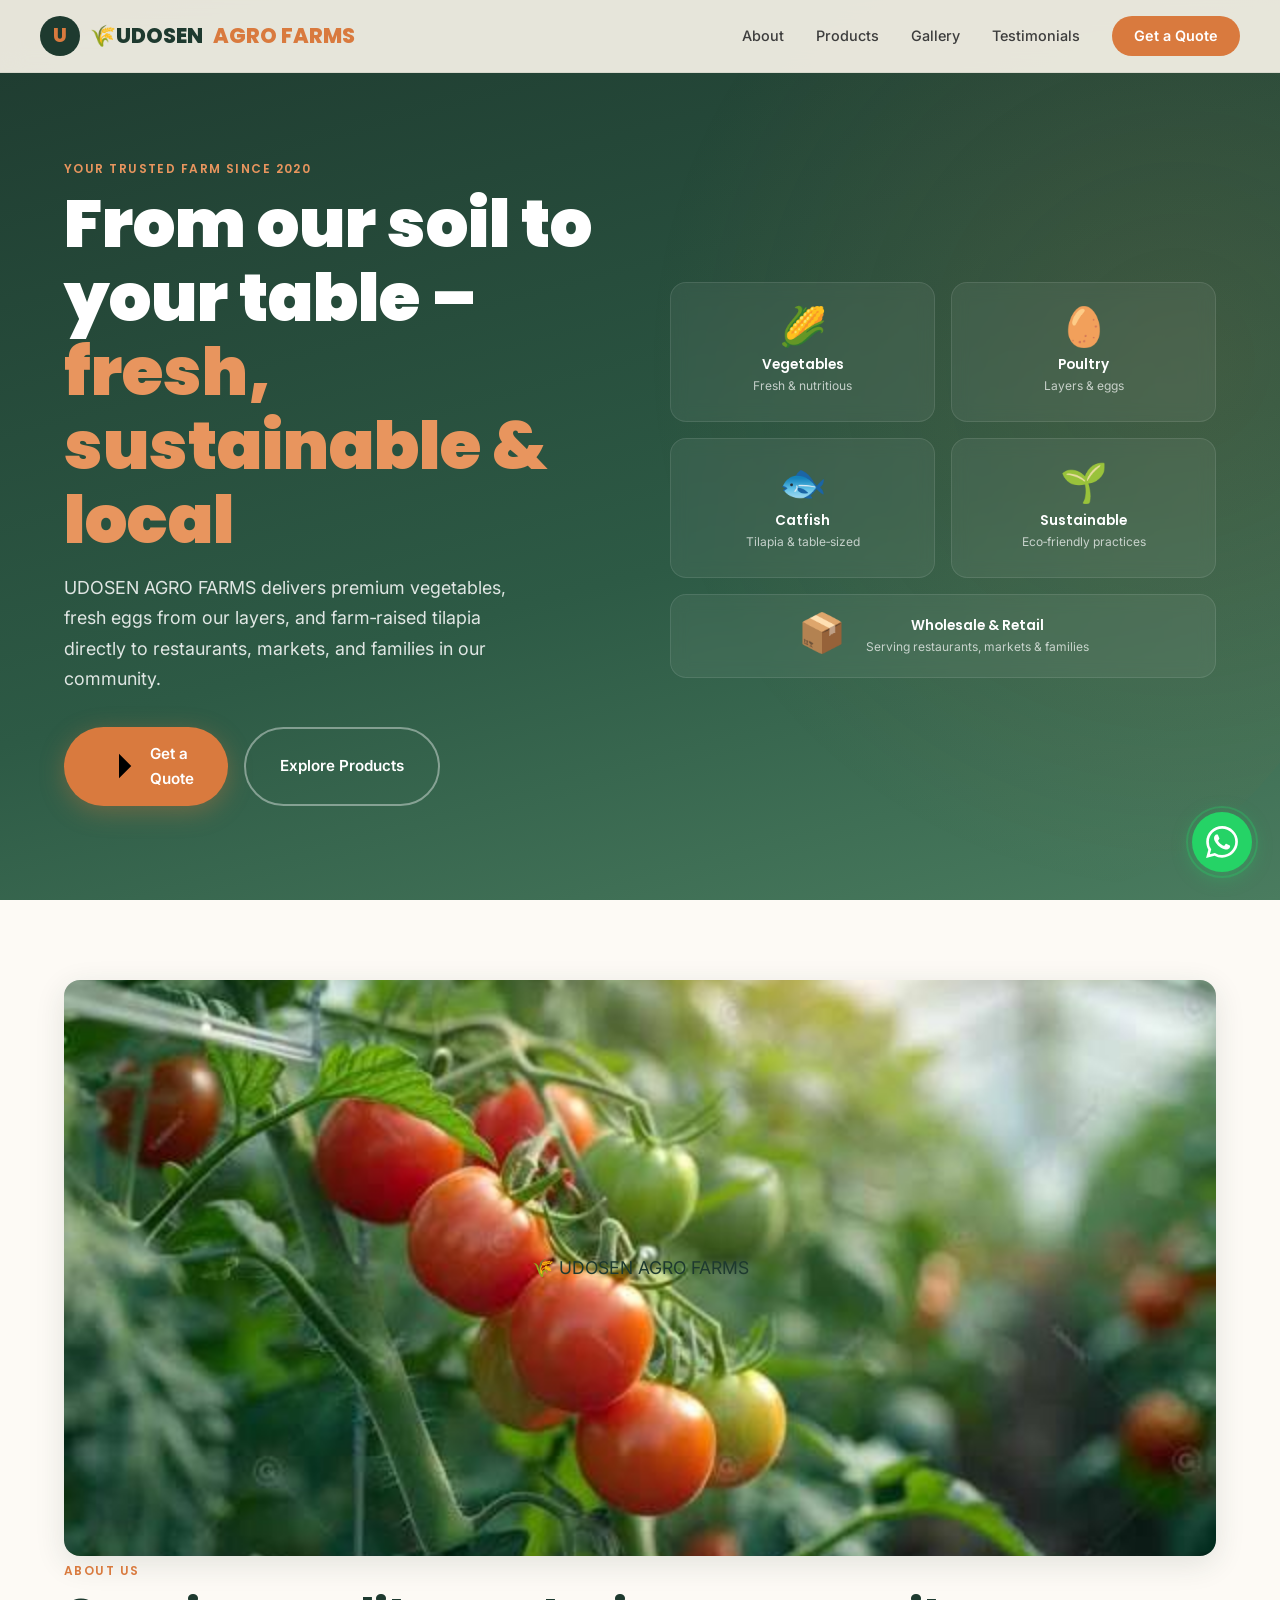
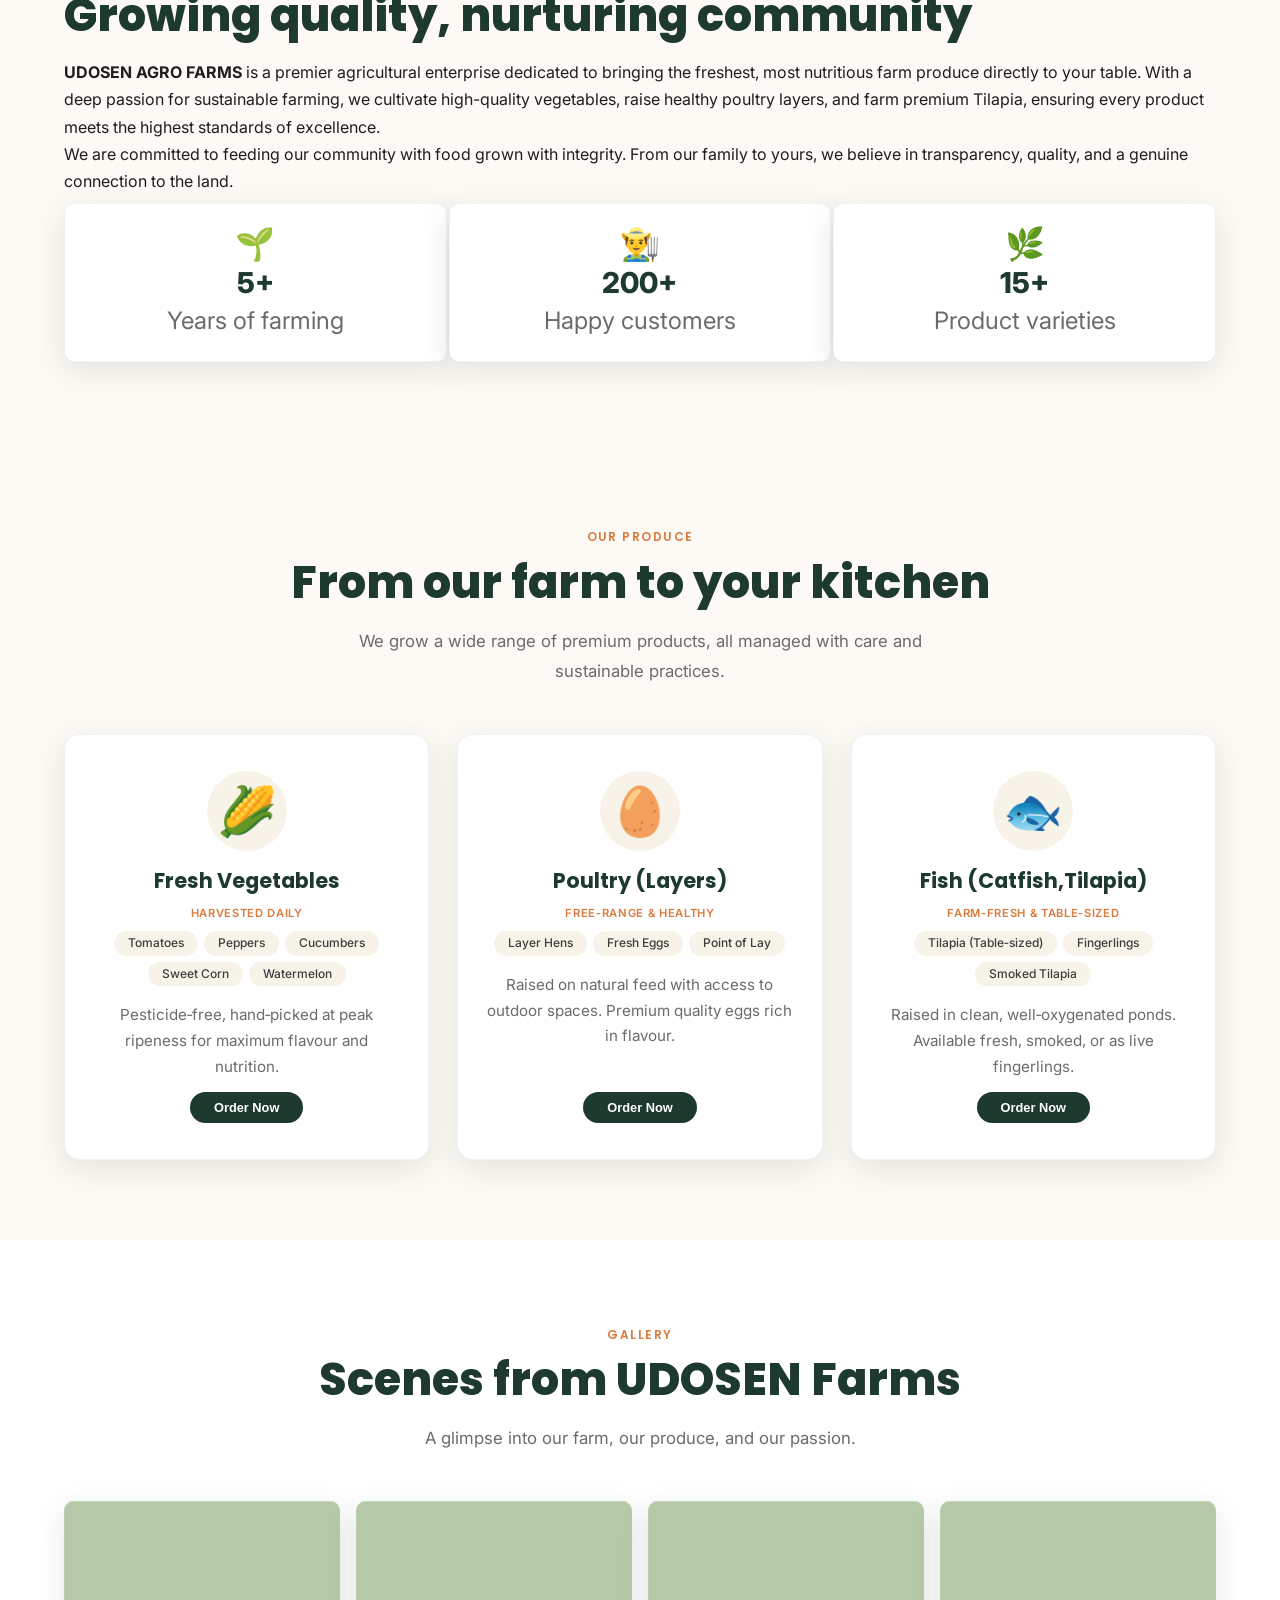
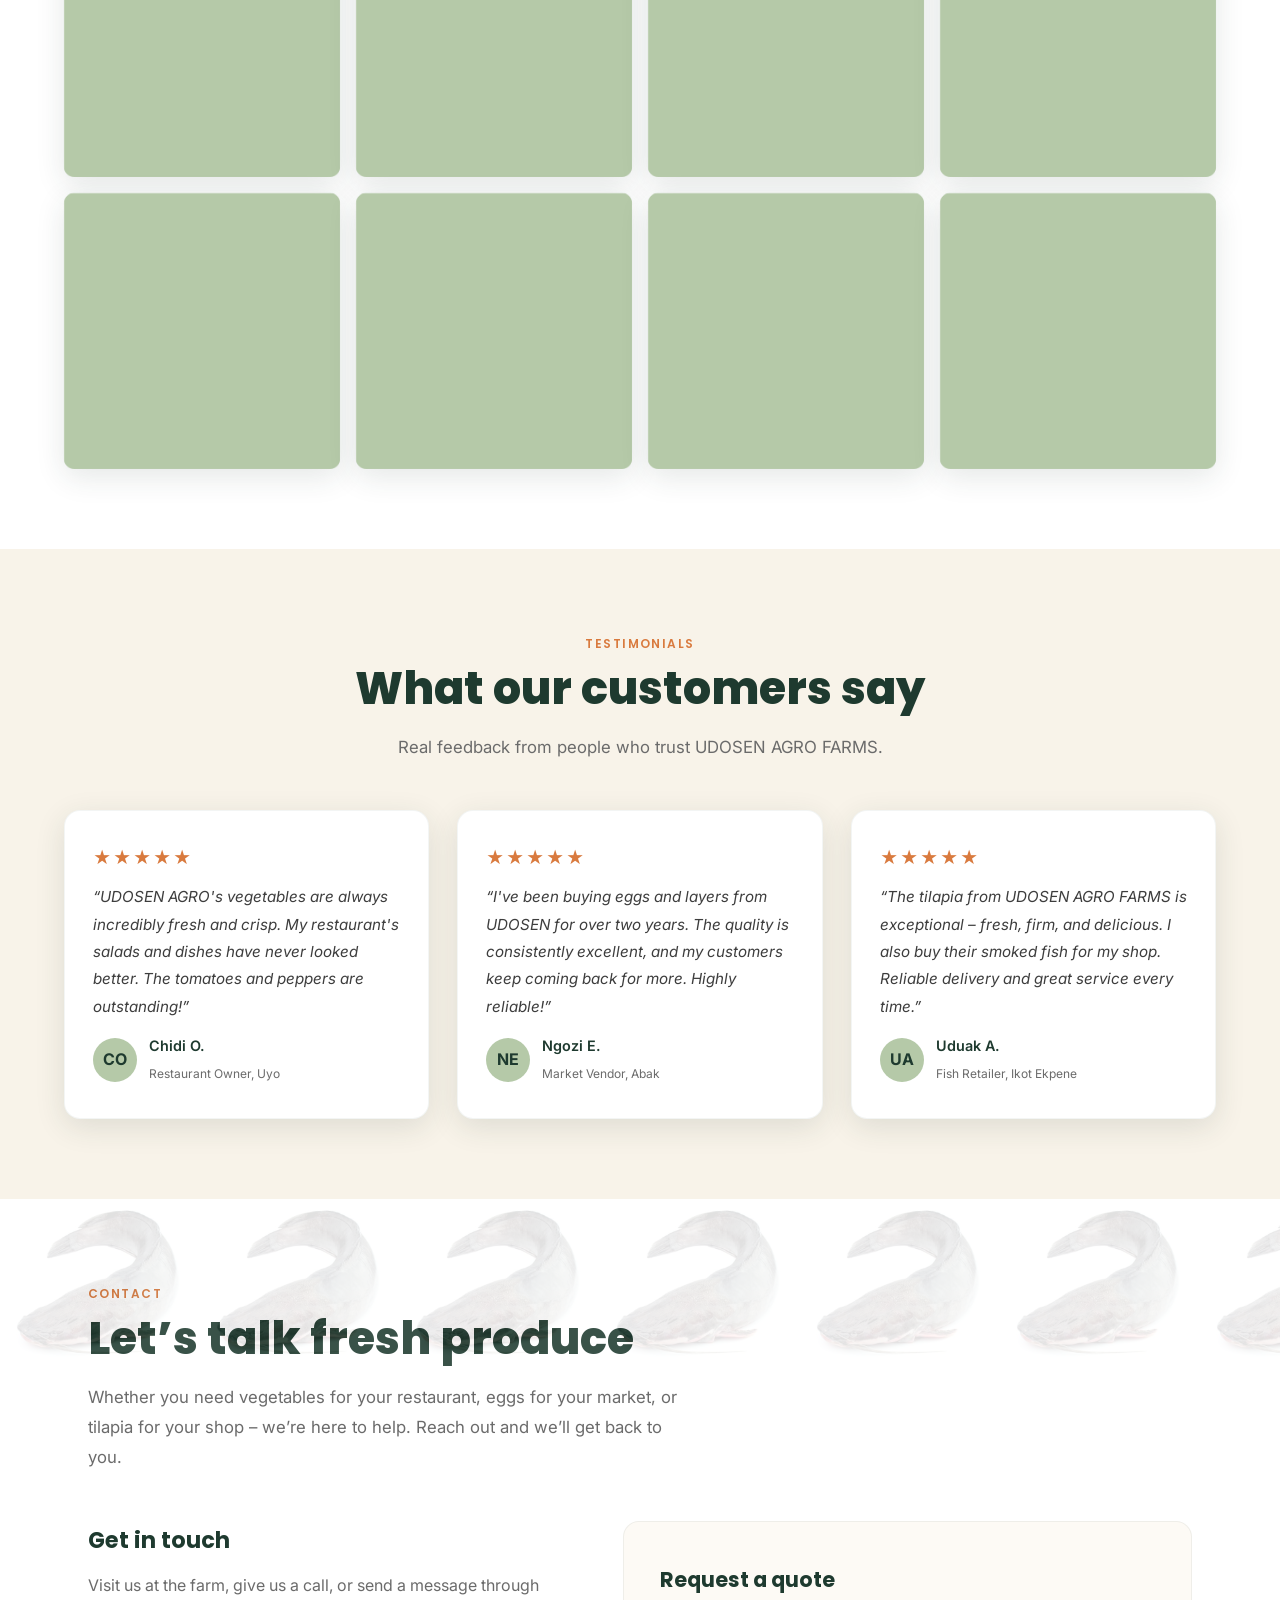
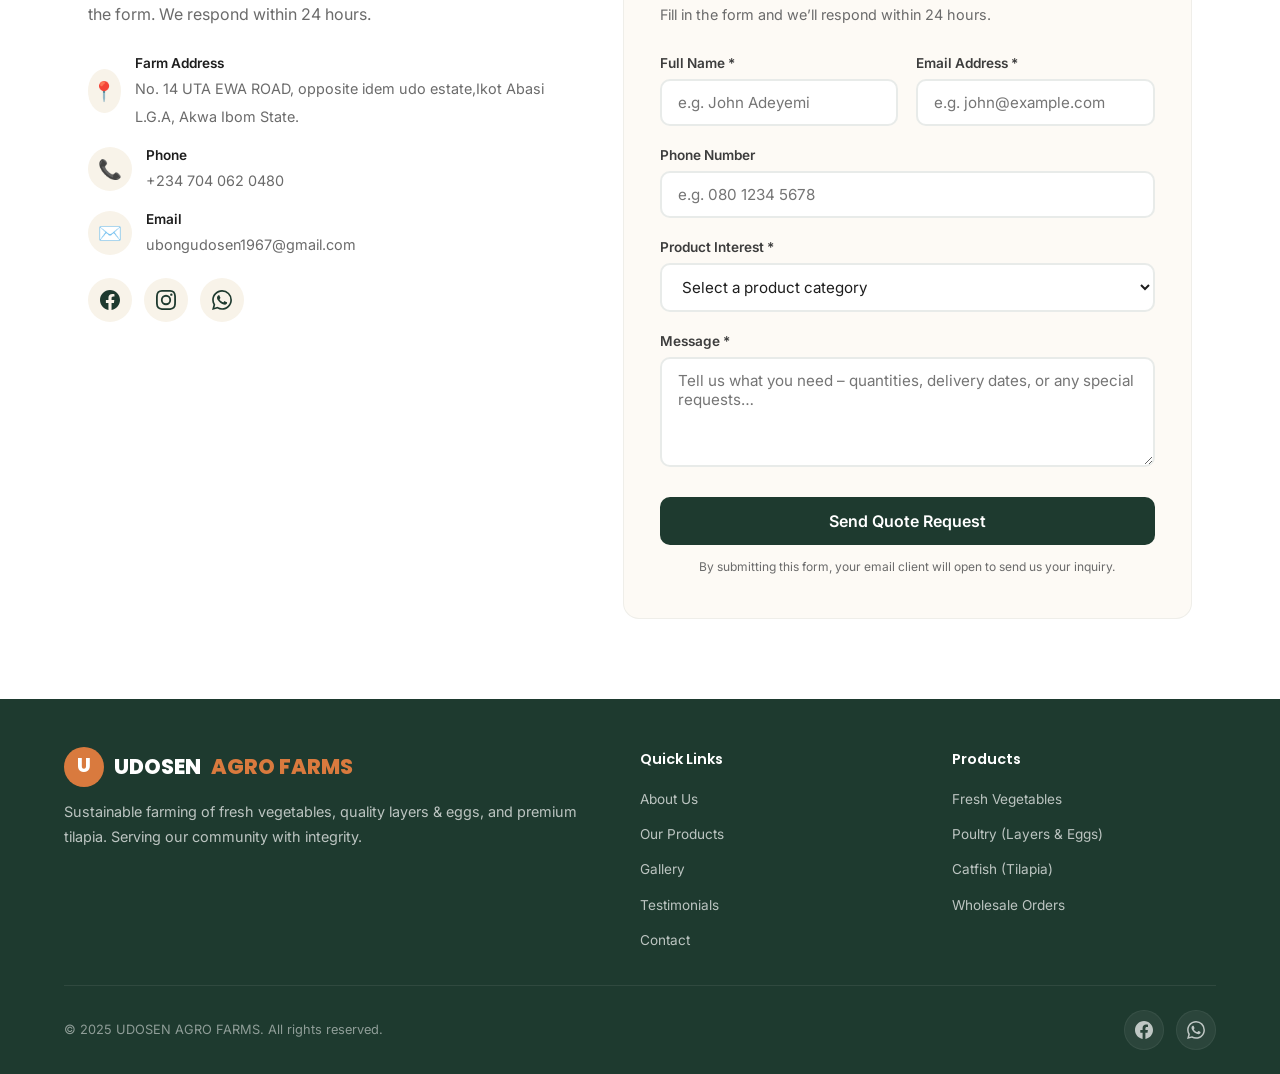
==== commit cd974303: "Update index.html" ====
--- a/index.html
+++ b/index.html
@@ -1,6 +1,7 @@
 <!DOCTYPE html>
 <html lang="en">
 <head>
+    <meta name="viewport" content="width=device-width, initial-scale=1.0">
     <meta charset="UTF-8" />
     <meta name="viewport" content="width=device-width, initial-scale=1.0" />
     <title>UDOSEN AGRO FARMS – Fresh Vegetables, Poultry &amp; Tilapia</title>
--- a/style.css
+++ b/style.css
@@ -182,12 +182,19 @@
     background-size: cover;   /* Makes sure the image covers the whole box without stretching */
     background-position: center; /* Centers the image */
 }
+.green-container-class {
+    width: 100%;
+    max-width: 100%; /* Remove any max-width constraints */
+    margin: 0;       /* Remove the horizontal margins */
+    padding: 0 15px; /* Add a small padding so text doesn't touch the edges */
+    box-sizing: border-box;
+}
 /* ────────────── ABOUT STATS CARDS ────────────── */
 .about-stats {
     display: grid;
     grid-template-columns: repeat(3, 1fr);
-    gap: 20px;
-    margin-top: 32px;
+    gap: 2px;
+    margin-top: 8px;
 }
 
 .stat-card {
@@ -225,9 +232,9 @@
 }
 
 .stat-label {
-    font-size: 0.85rem;
+    font-size: 1.5rem;
     color: var(--text-light);
-    font-weight: 500;
+    font-weight: 5000;
 }
 /* ────────────── Products ────────────── */
 .products { background: var(--cream-light); }
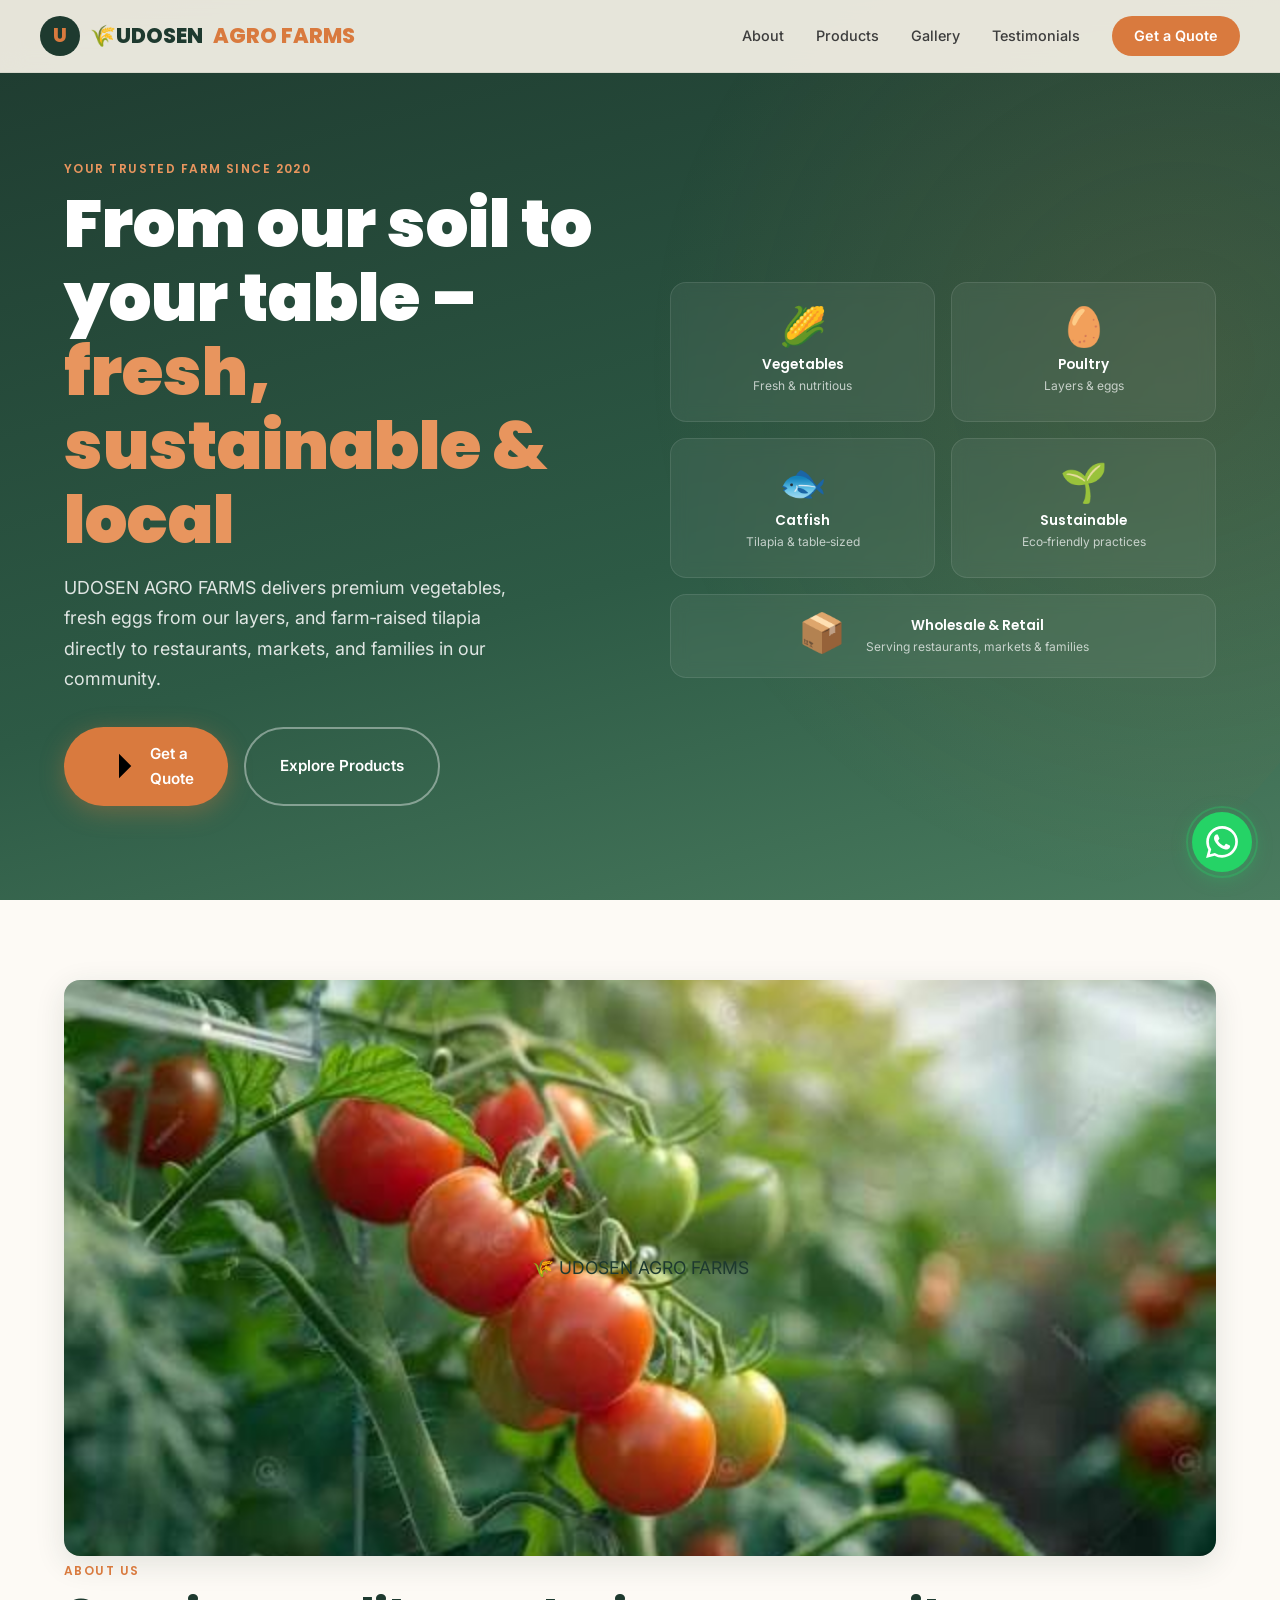
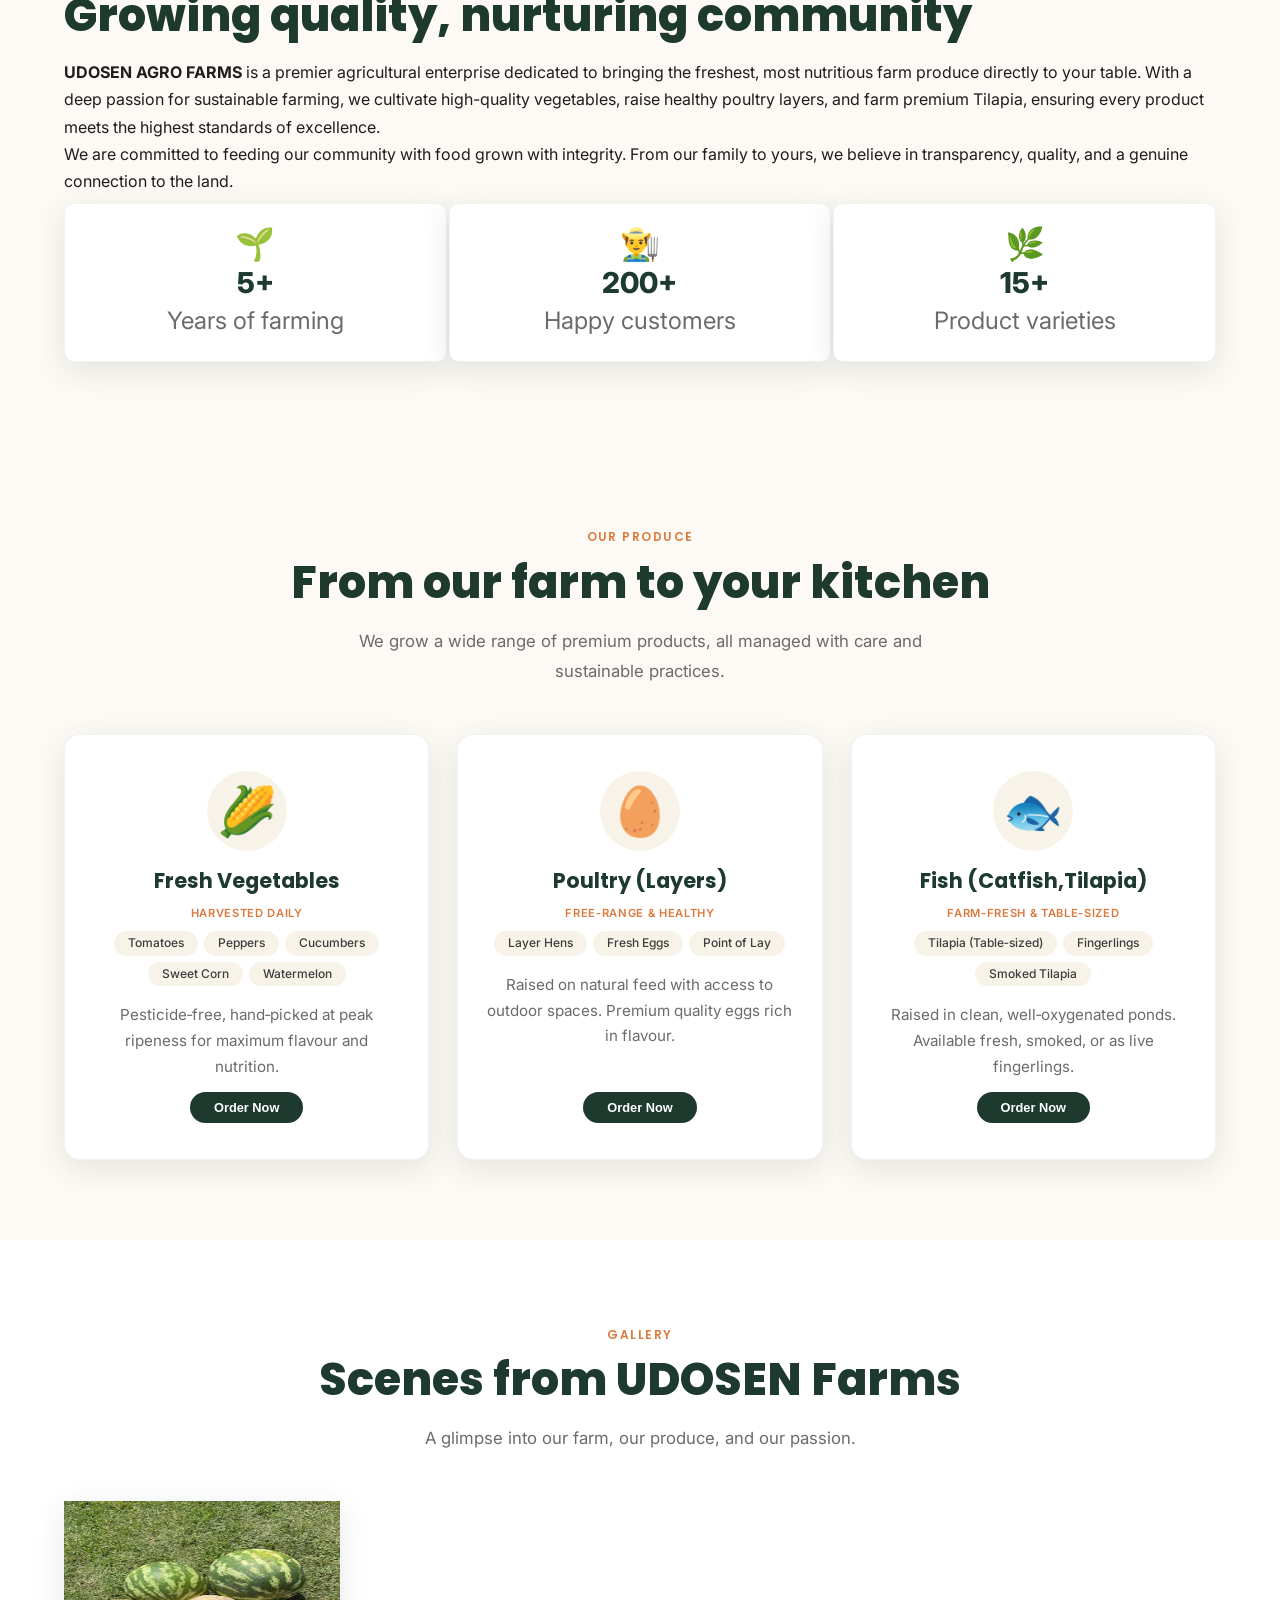
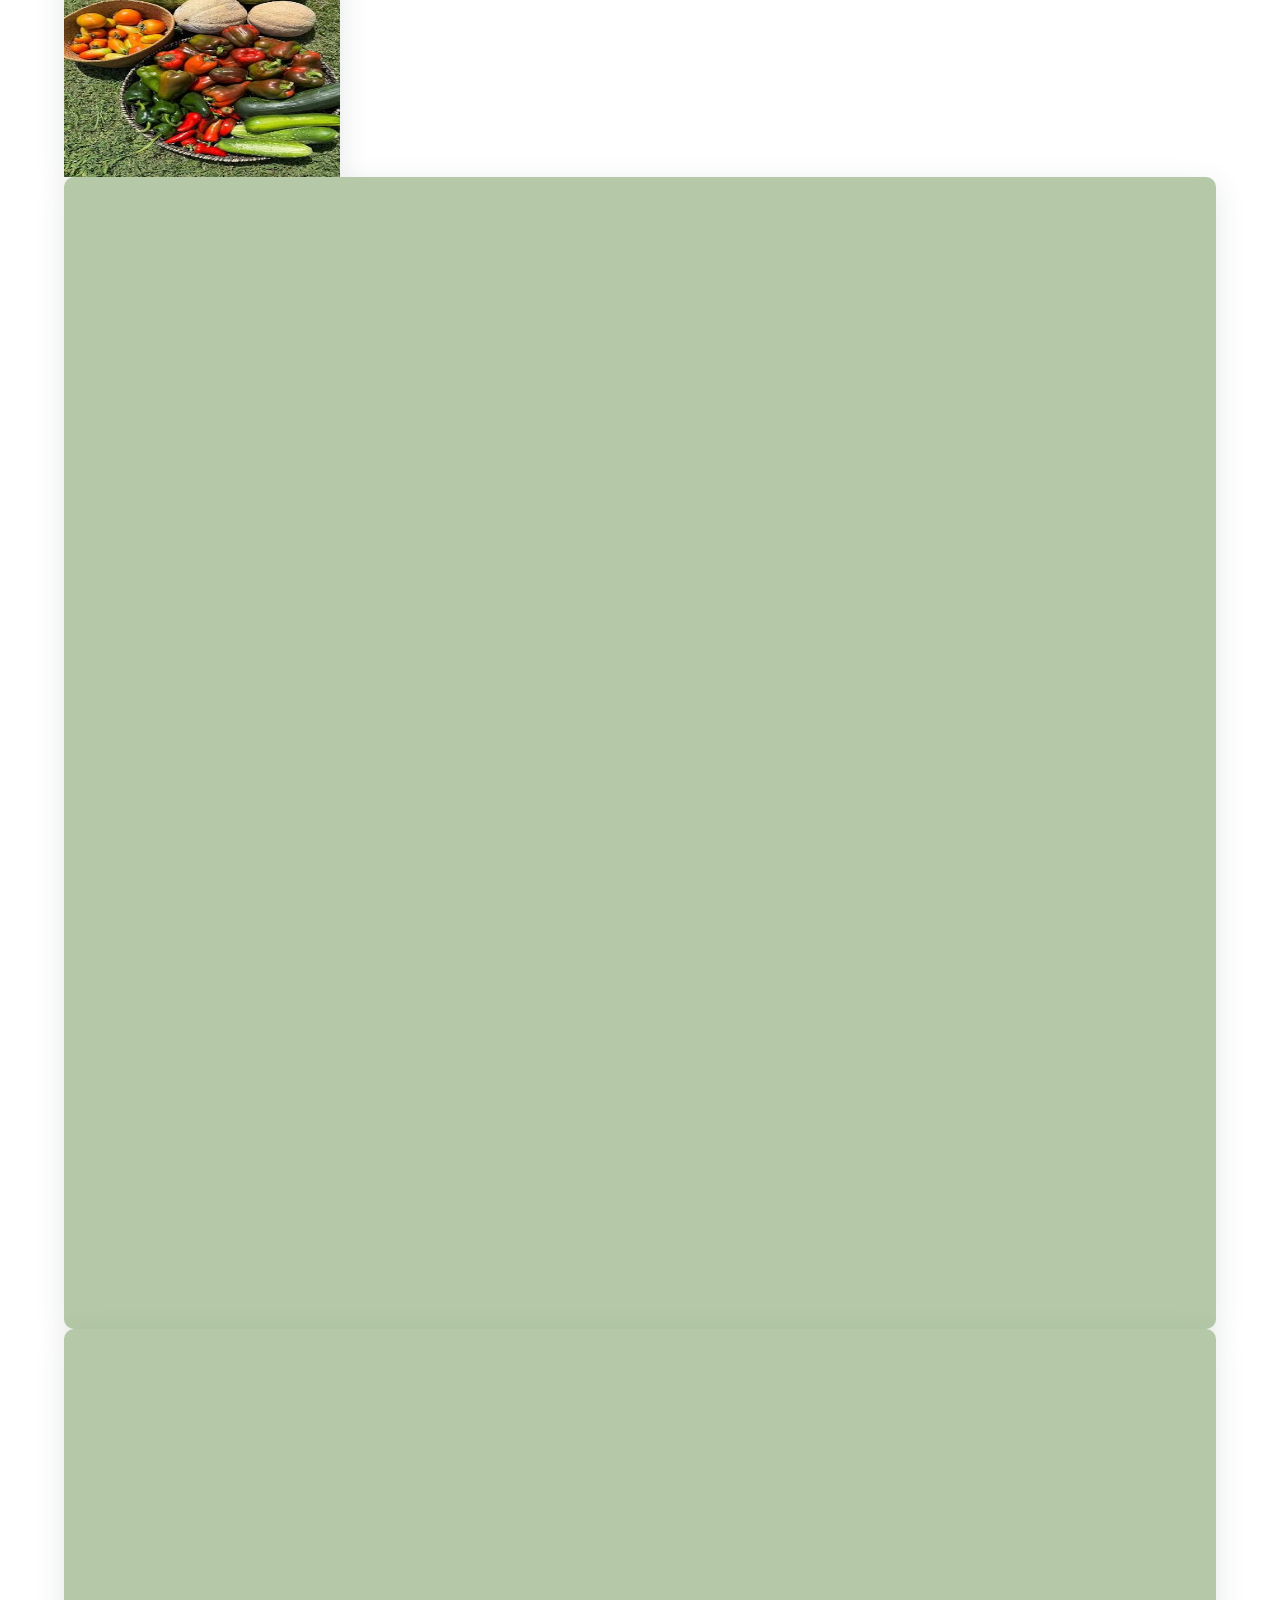
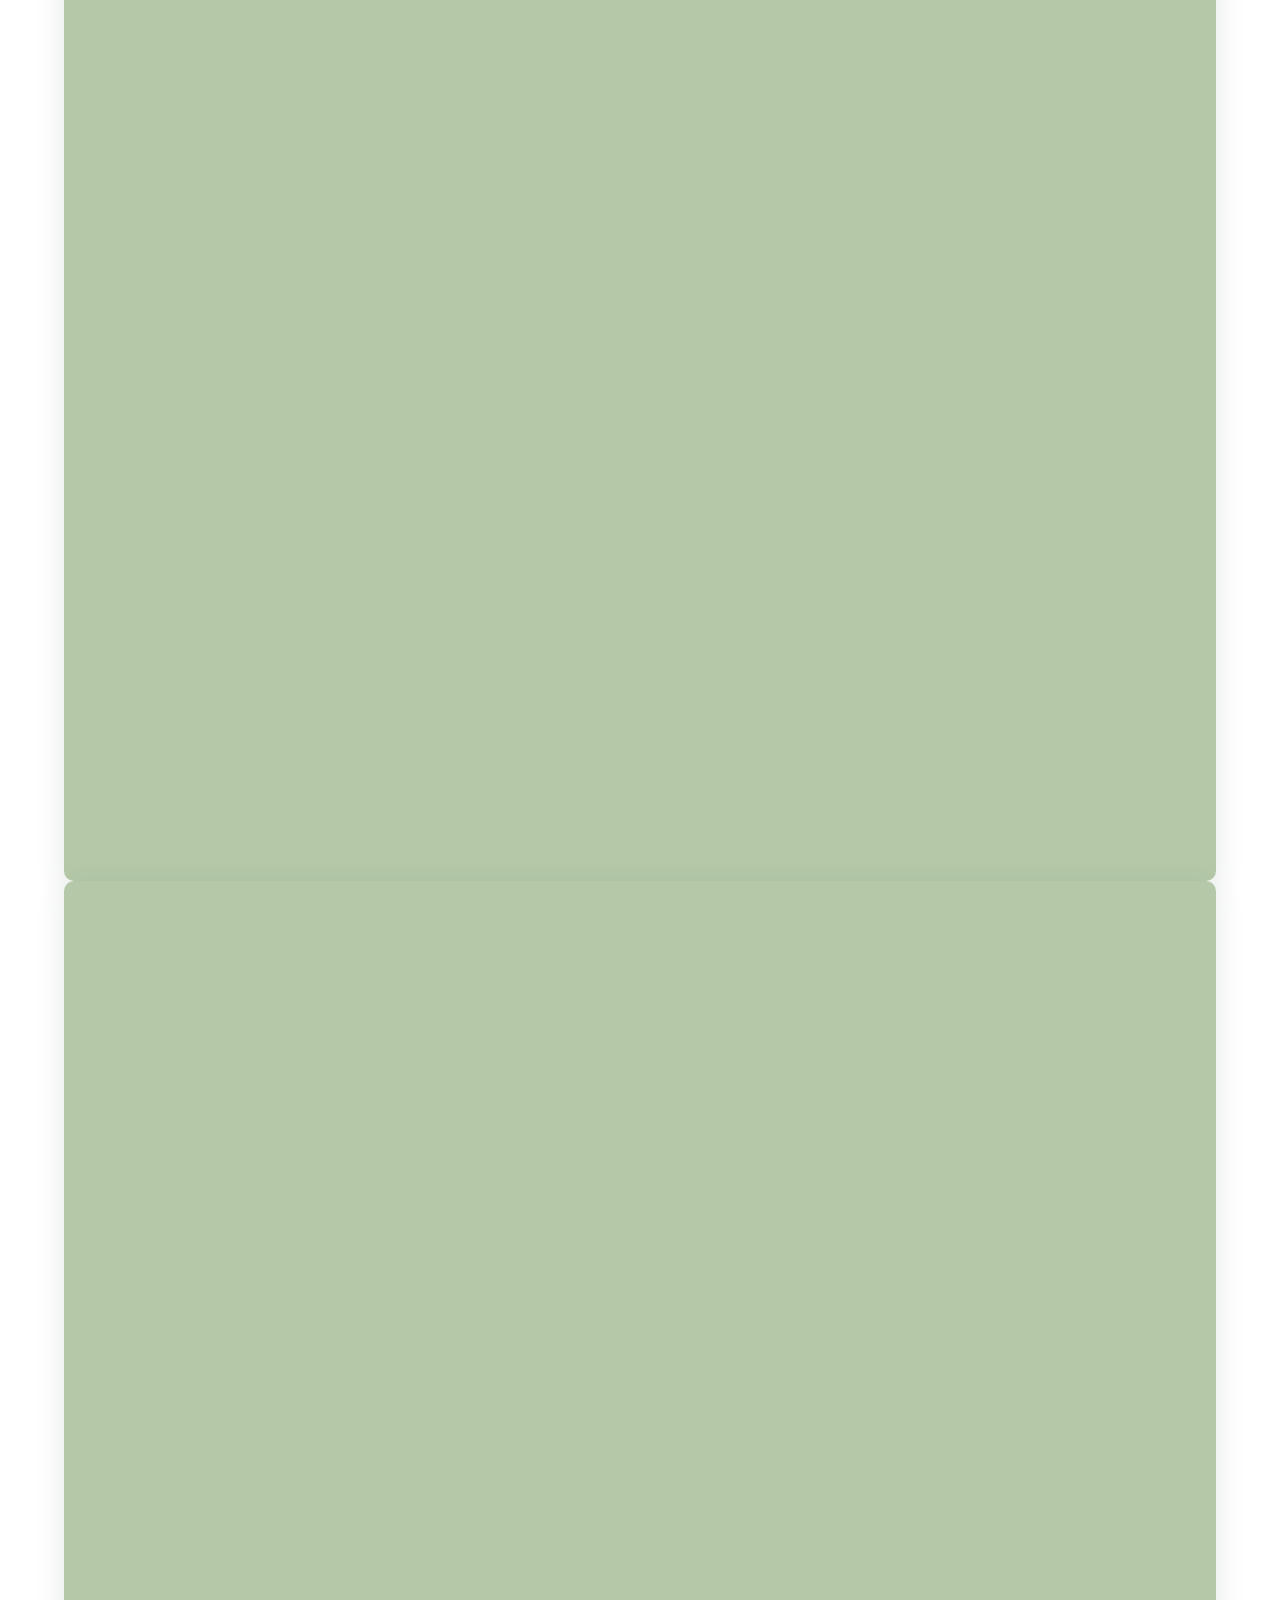
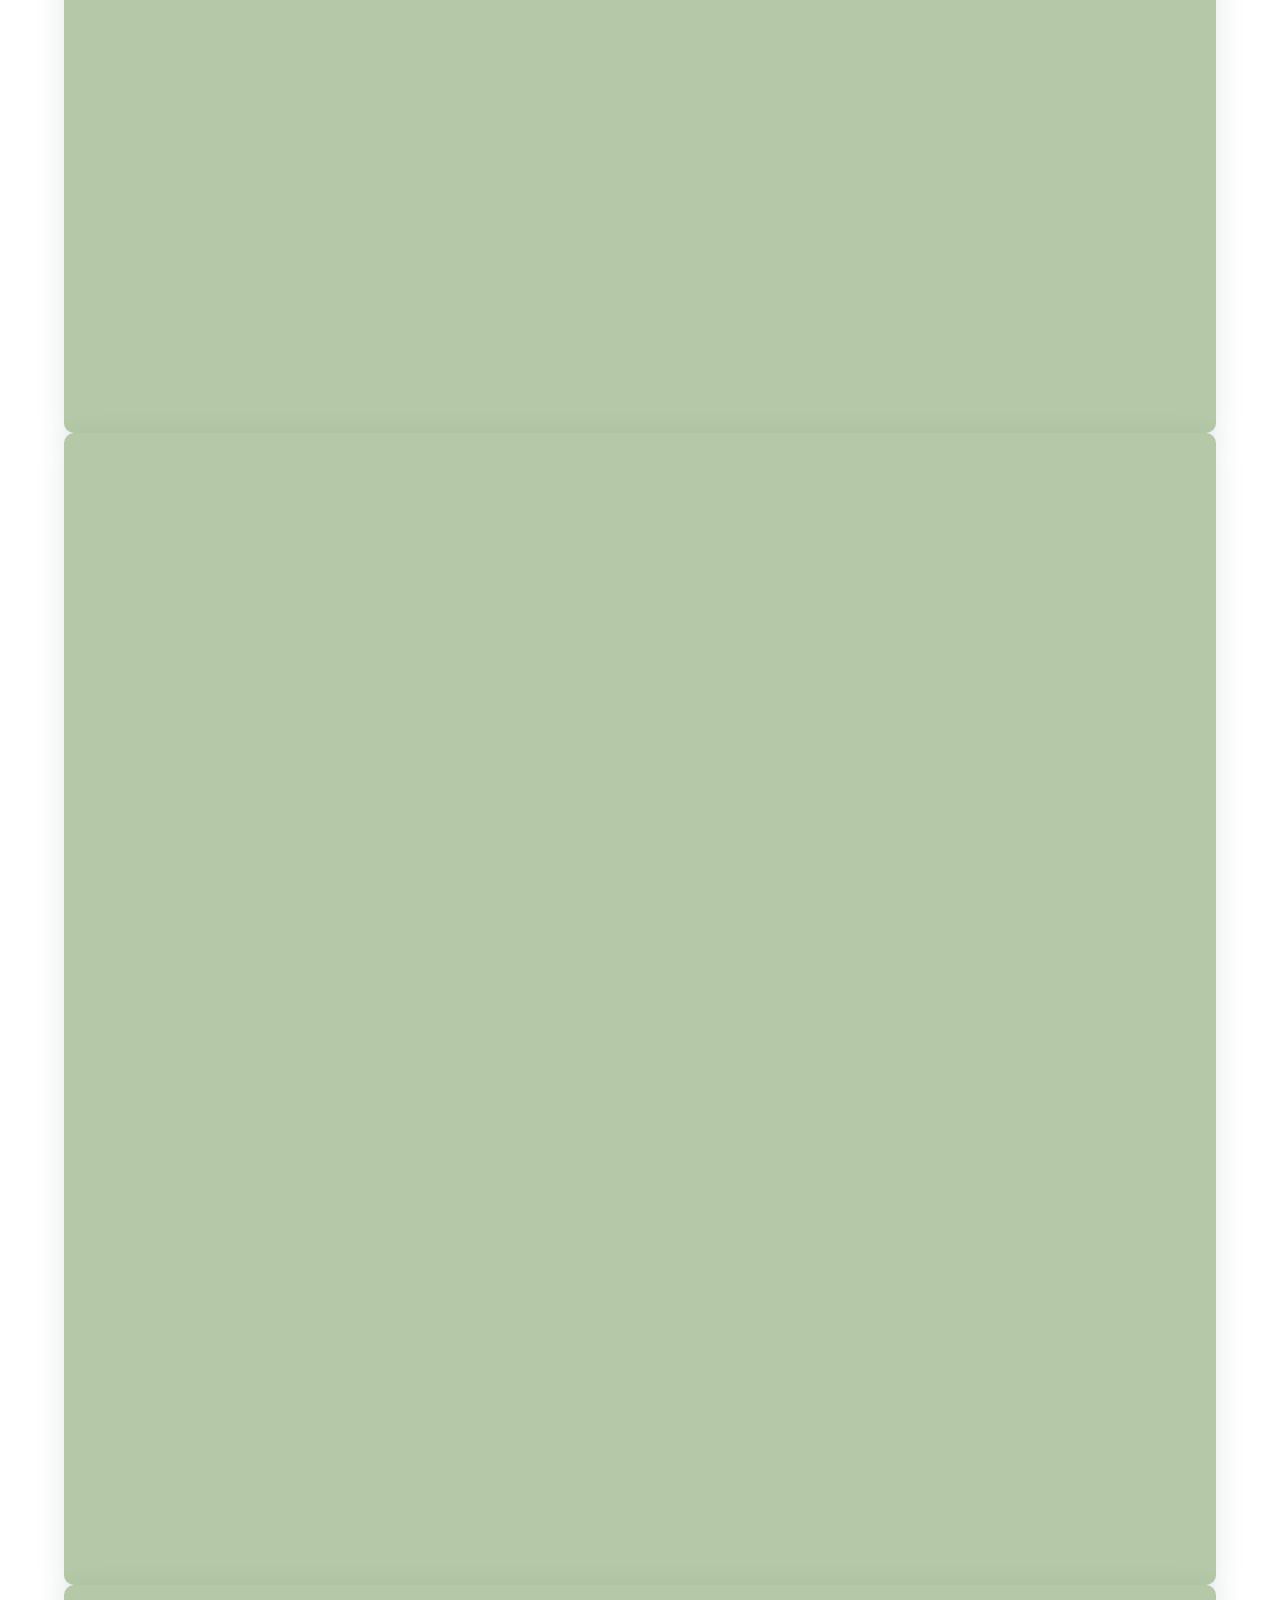
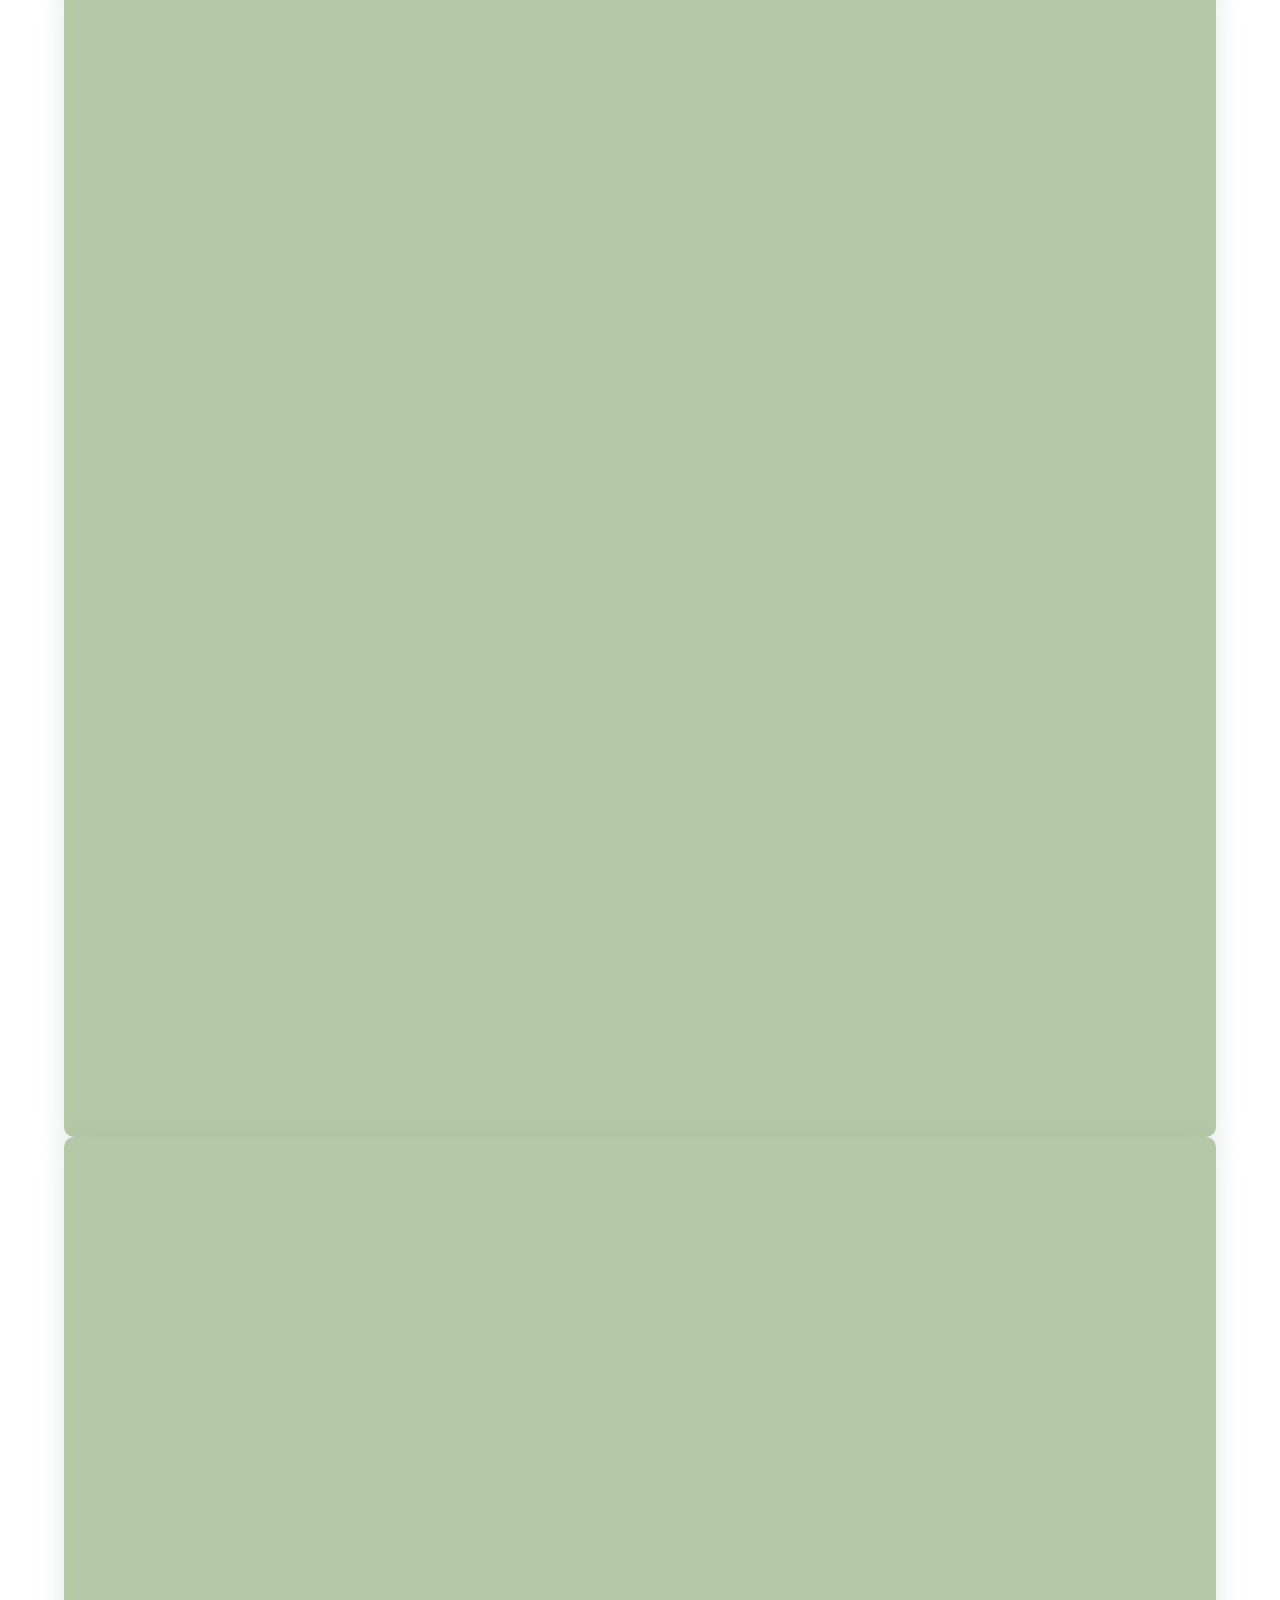
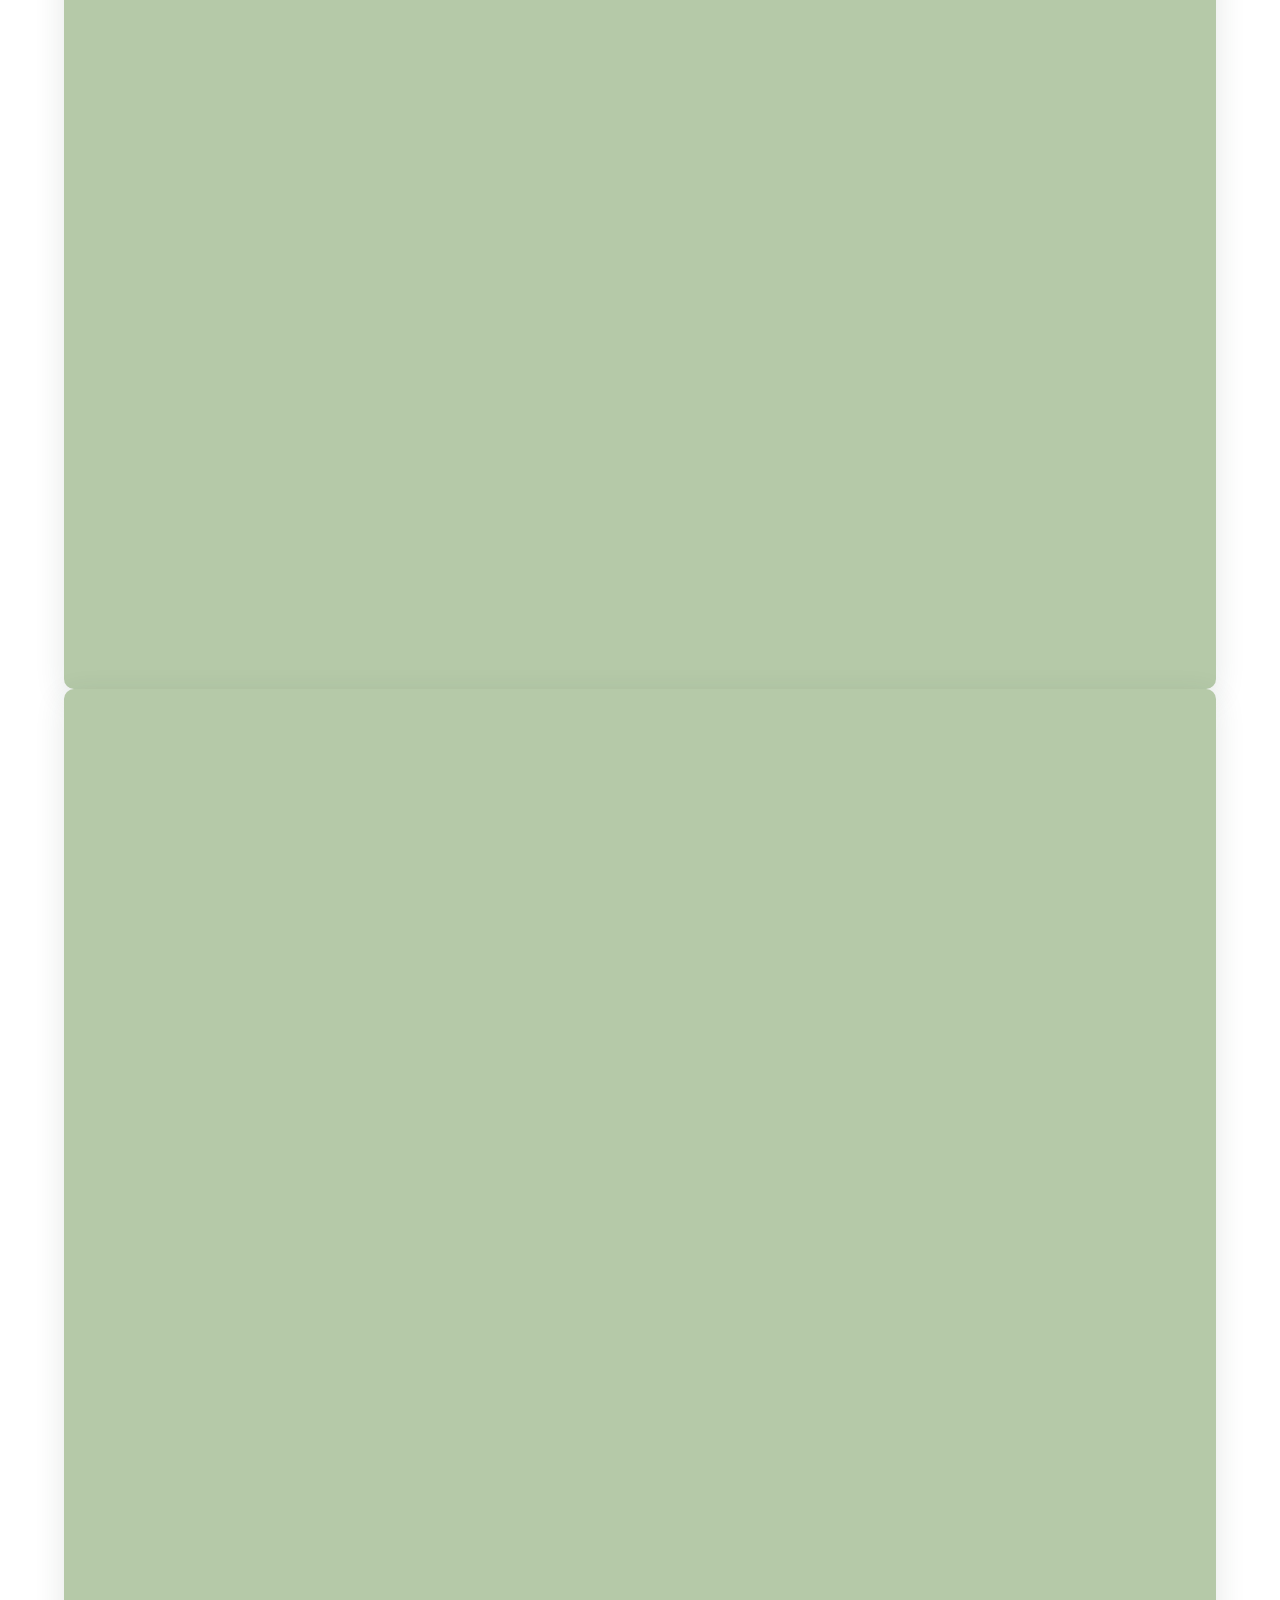
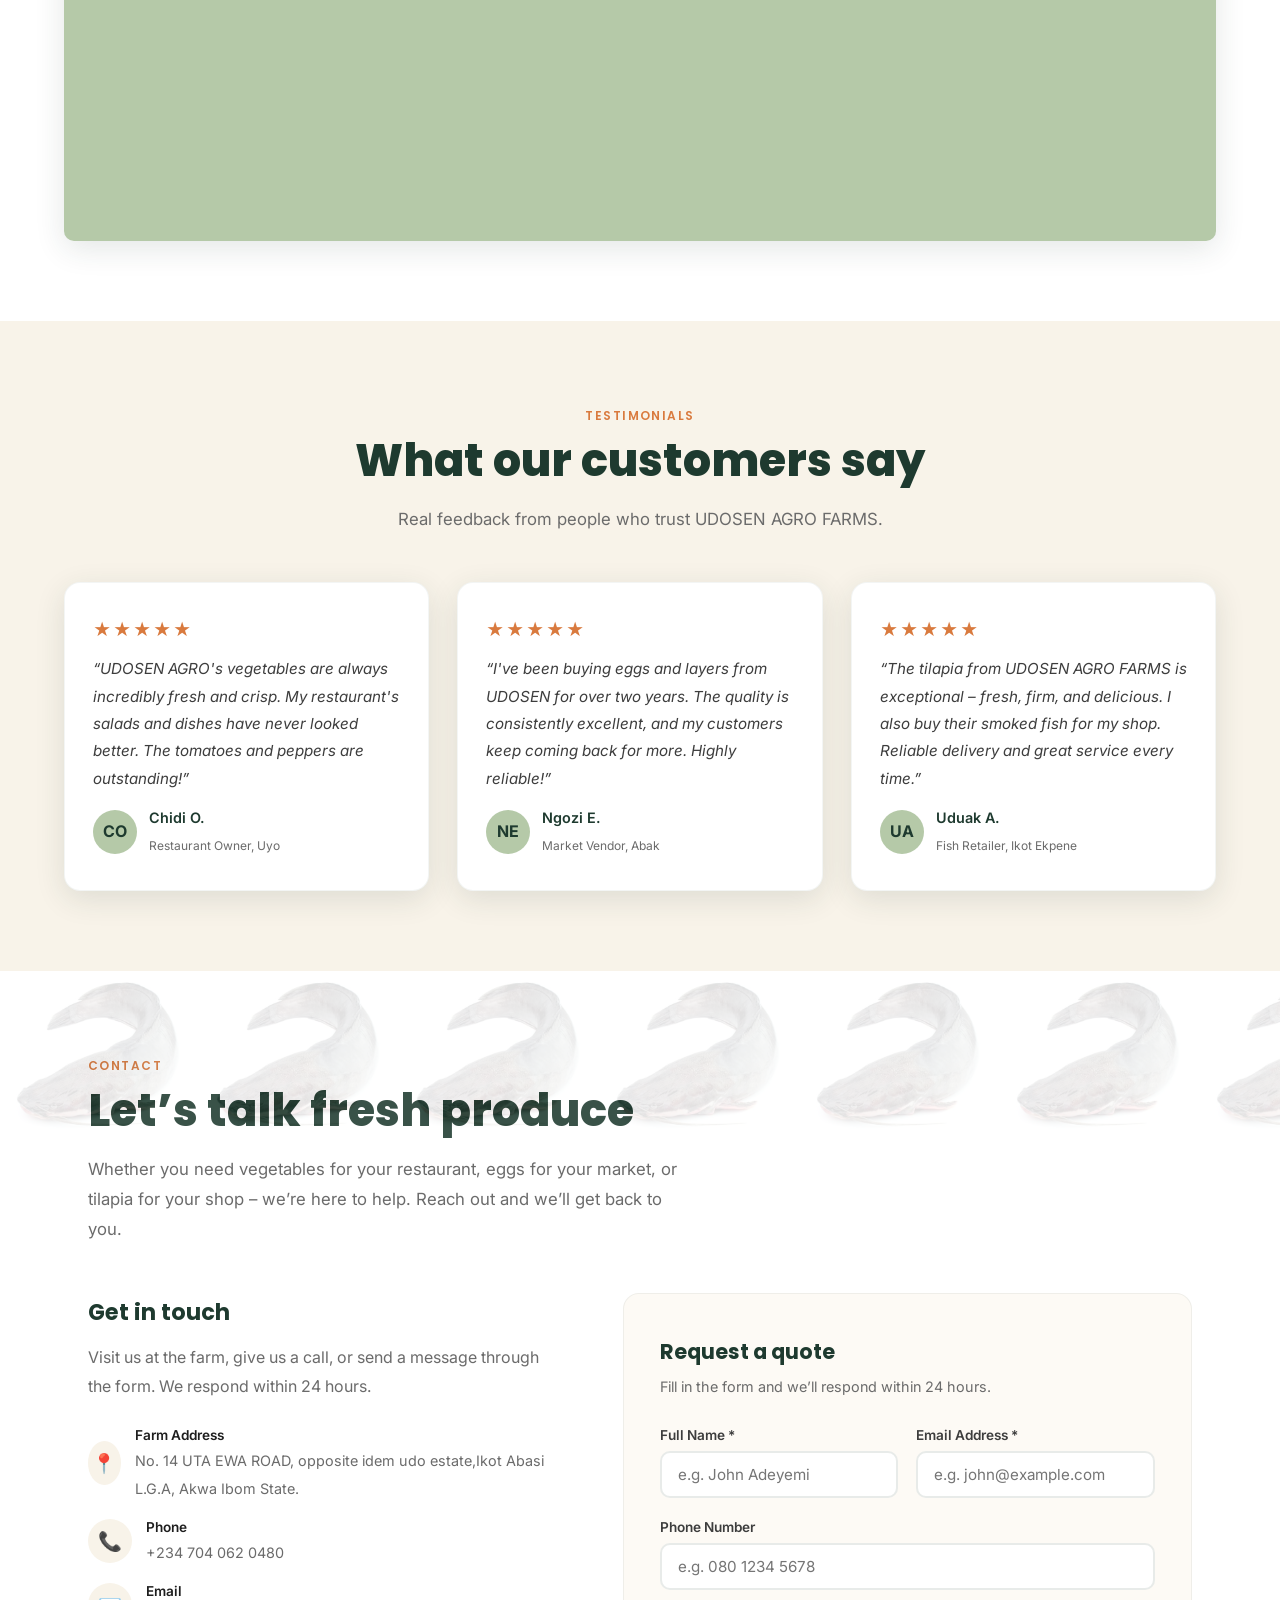
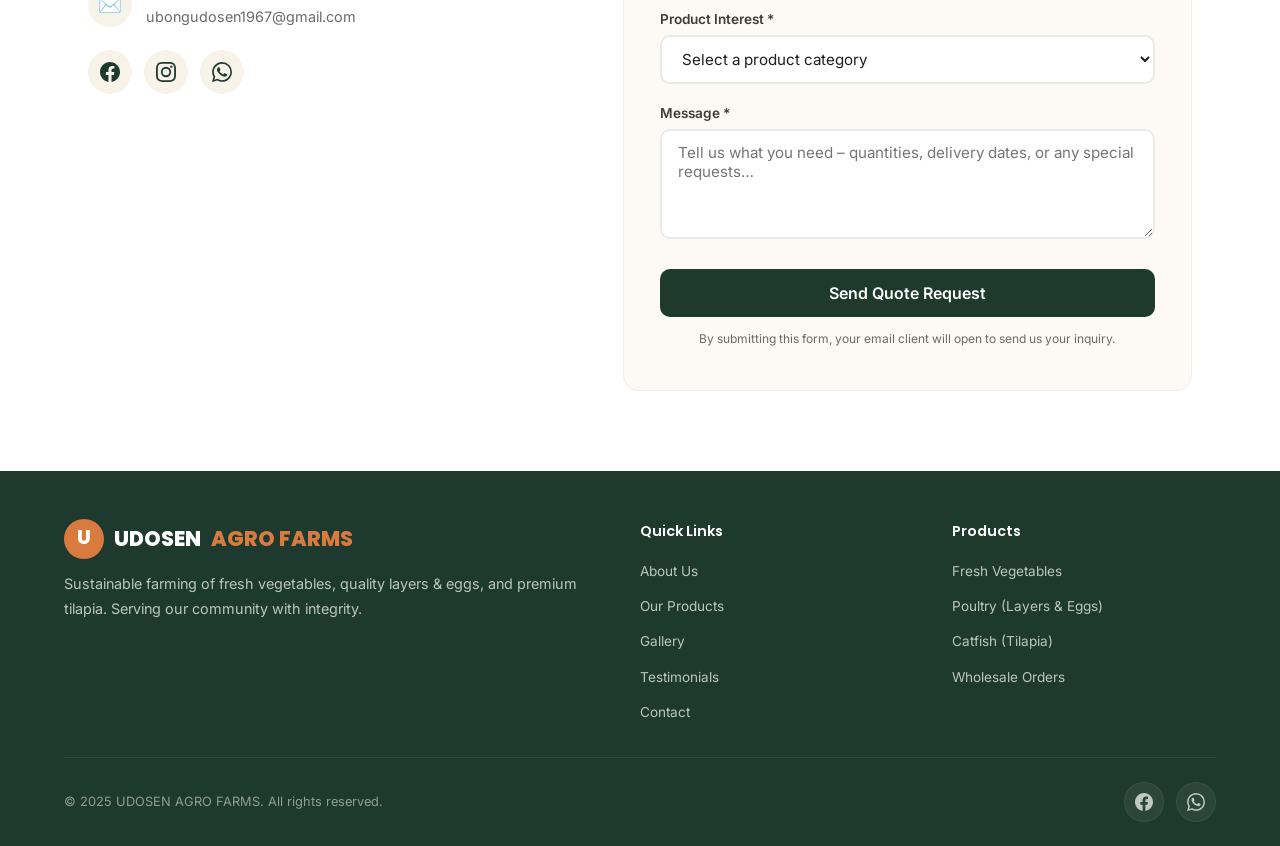
==== commit eb703ff8: "test" ====
--- a/index.html
+++ b/index.html
@@ -238,7 +238,7 @@
         </div>
         <div class="gallery-grid">
             <div class="gallery-item">
-                <div class="gallery-overlay"><img src="freshvegies.jpg" alt="" class="chicken-bg"><span>Fresh harvest</span></div>
+                <img src="freshvegies.jpg" alt="" class="chicken-bg"><span>Fresh harvest</span></div>
             </div>
             <div class="gallery-item">
                 <div class="gallery-overlay"><img src="CHICKENS_IMAGE.jpg" alt="" class="chicken-bg"><span>Layer poultry</span></div>
--- a/style.css
+++ b/style.css
@@ -581,4 +581,37 @@
     .contact-watermark {
         opacity: 0.08; /* Make it even fainter on mobile */
     }
-}
+    /* Target screens smaller than 768px (Tablets & Phones) */
+@media screen and (max-width: 768px) {
+    
+    /* 1. Remove the side gaps and allow full width */
+    body, html { margin: 0; padding: 0; overflow-x: hidden; }
+    .main-container, .container { 
+        width: 100%; 
+        max-width: 100%; 
+        margin: 0; 
+        padding: 0 15px; /* Only add small padding for text, not background */
+        border-radius: 0;
+    }
+
+    /* 2. Stack elements vertically (Fix the "arrangement") */
+    .row, .flex-container, .grid { 
+        display: flex; 
+        flex-direction: column; /* Stacks items on top of each other */
+    }
+
+    /* 3. Fix the header and menu */
+    .header { padding: 10px; }
+    
+    /* 4. Fix the Floating Buttons (Green/Orange) */
+    .floating-buttons, .fab-container {
+        position: fixed;
+        bottom: 15px;
+        right: 15px;
+        display: flex;
+        flex-direction: column; /* Stack them vertically so they don't overlap */
+        gap: 10px;
+        z-index: 999;
+    }
+}
+}
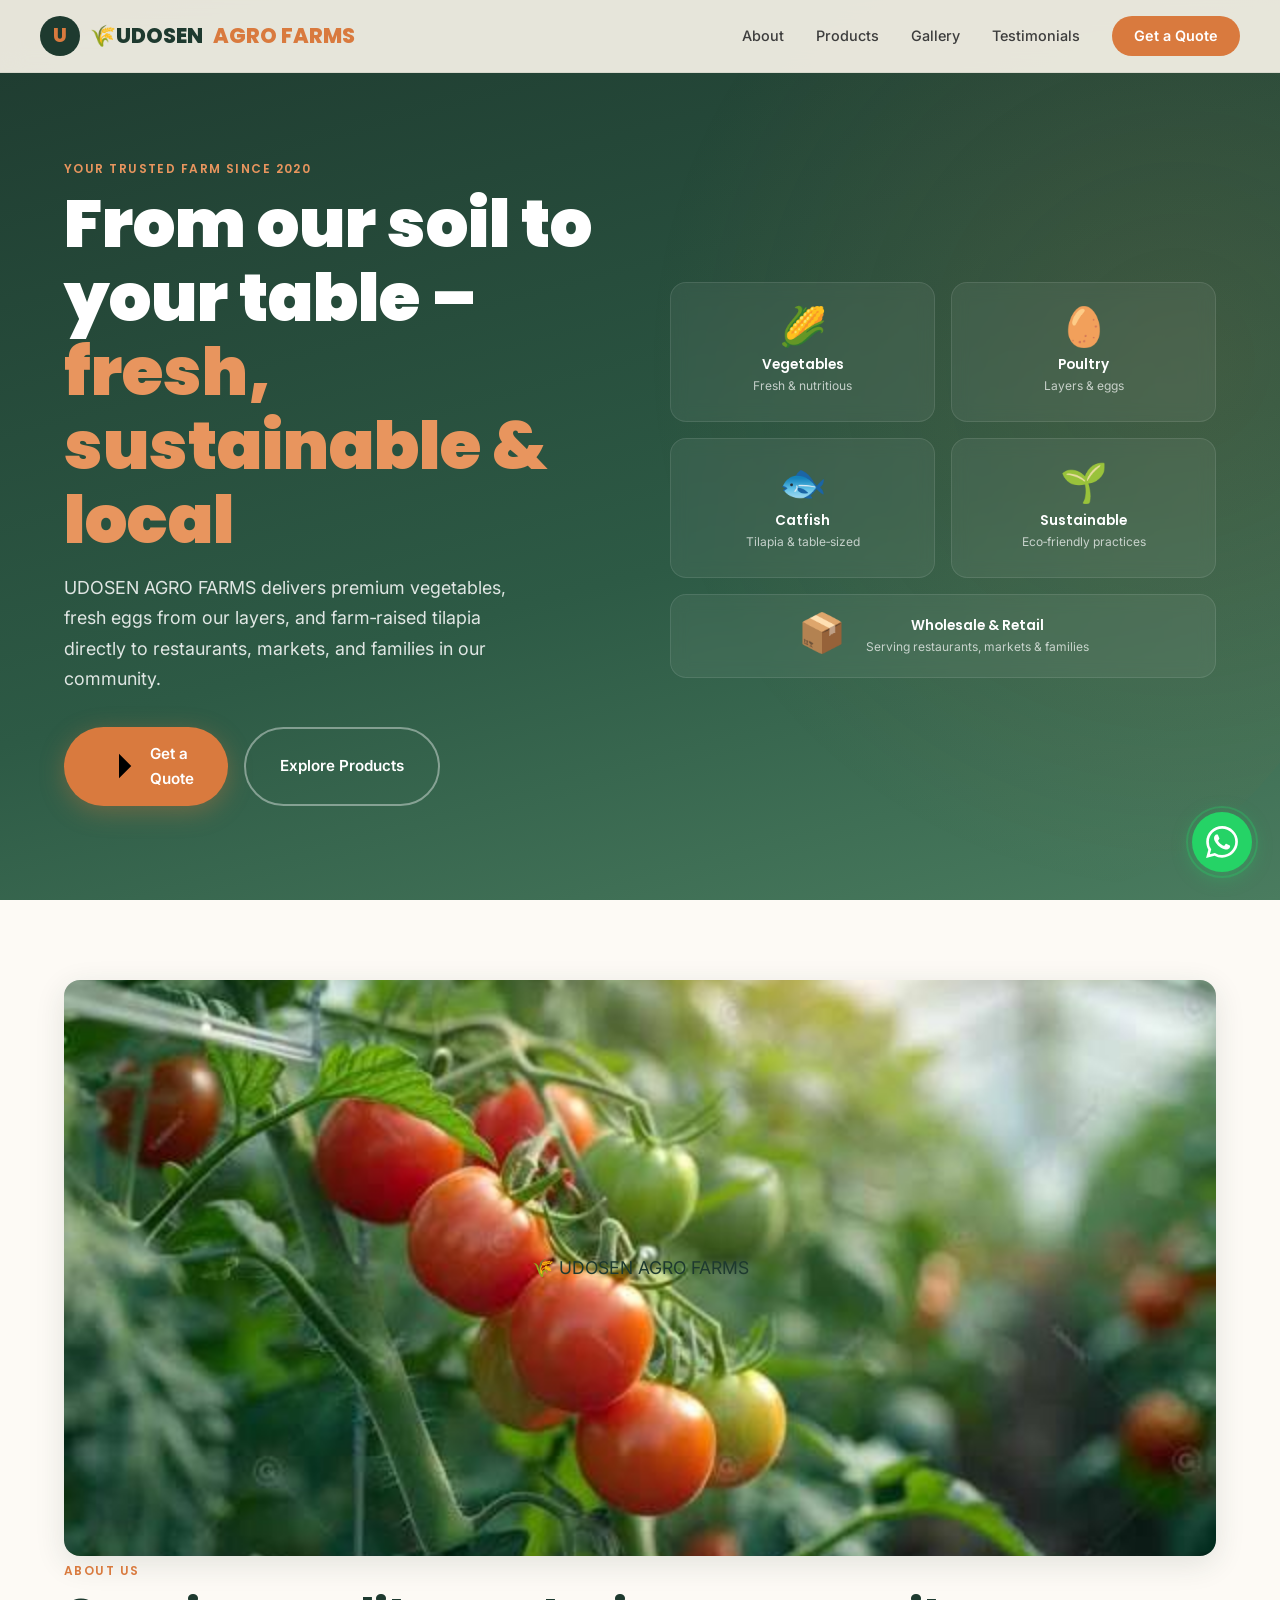
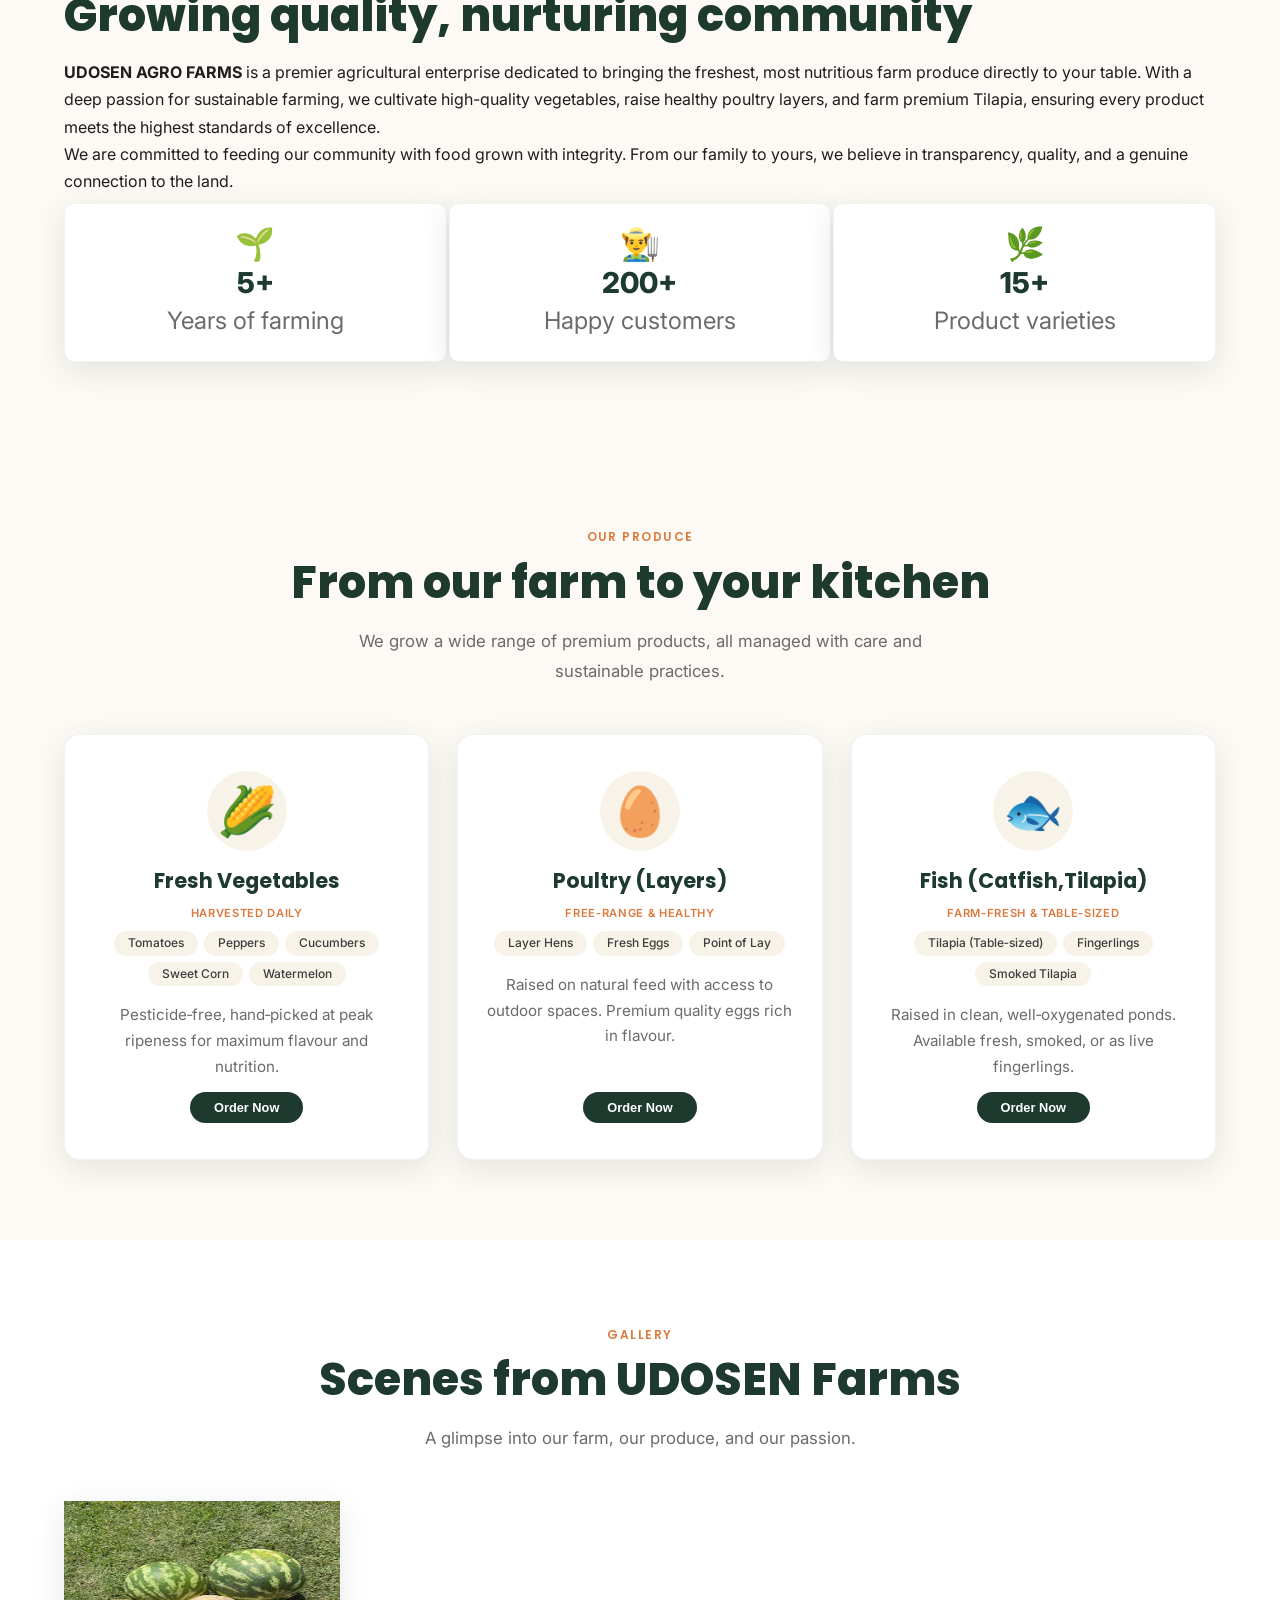
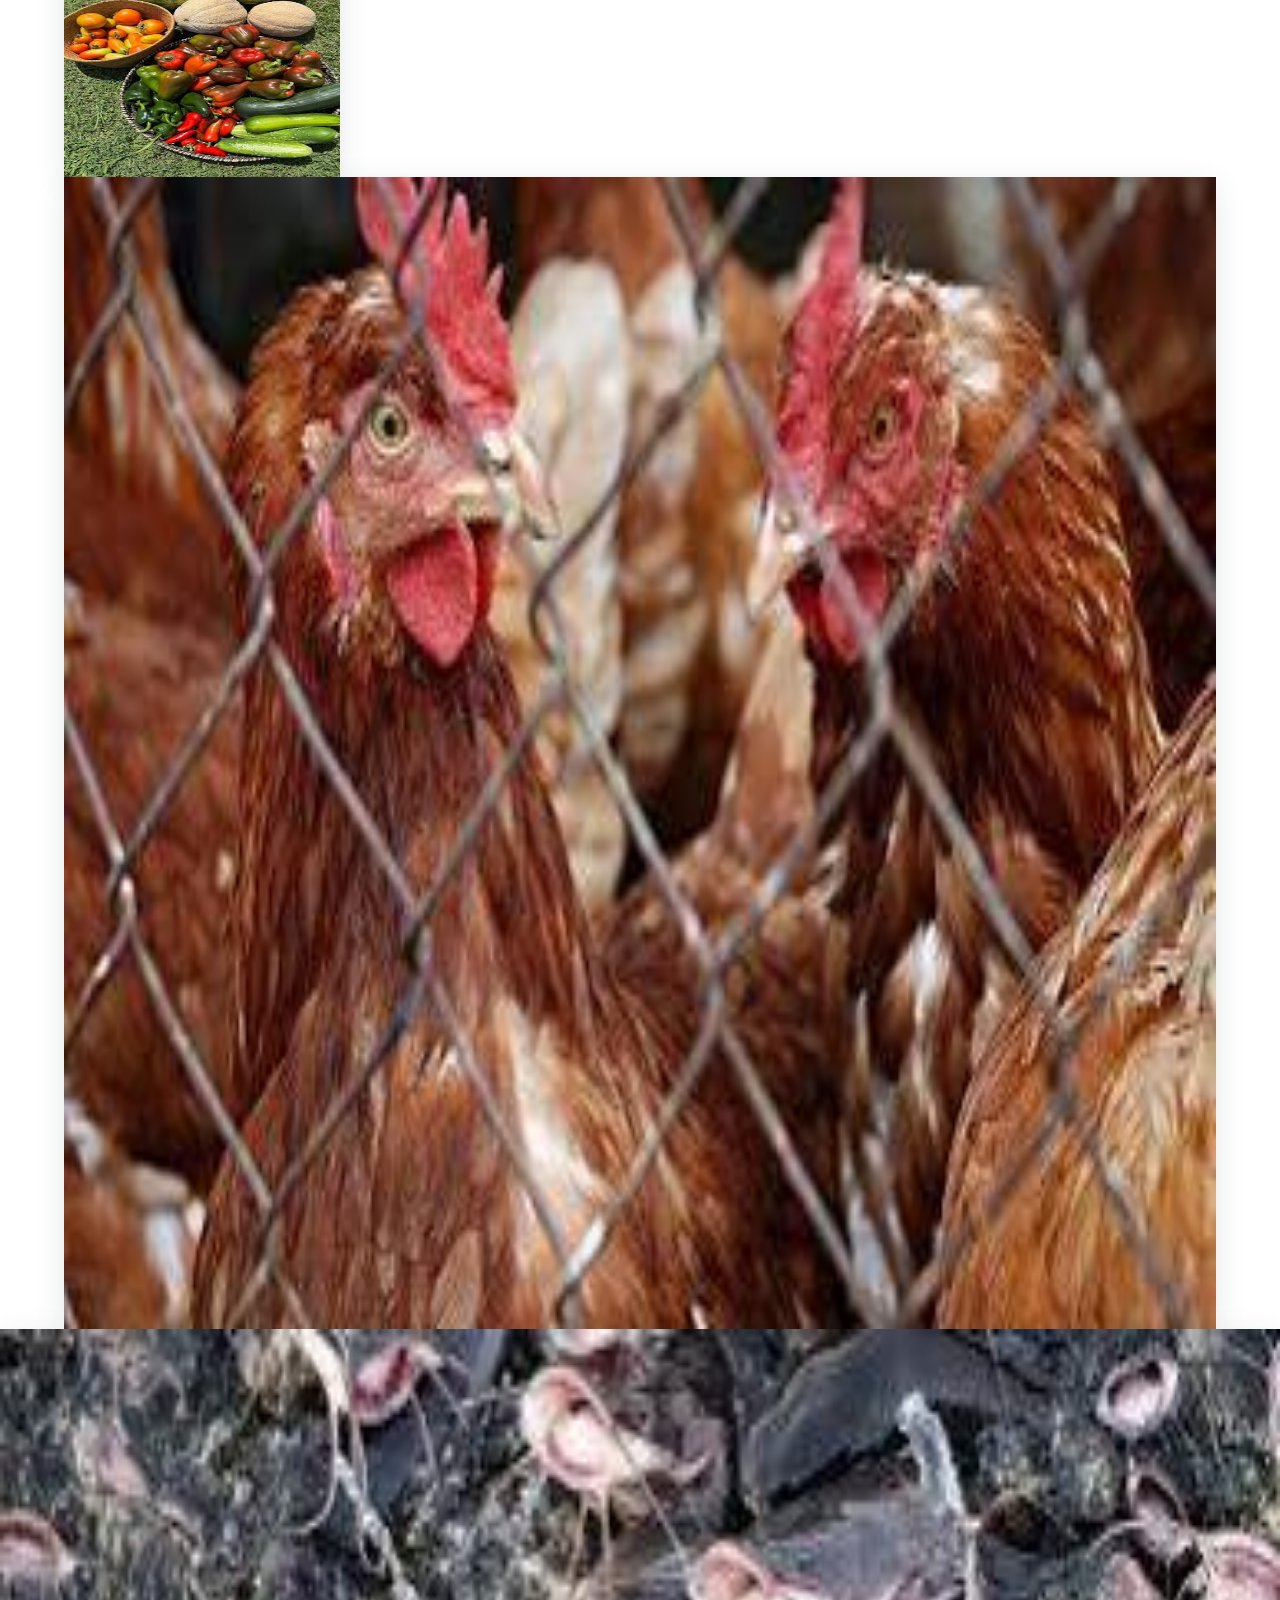
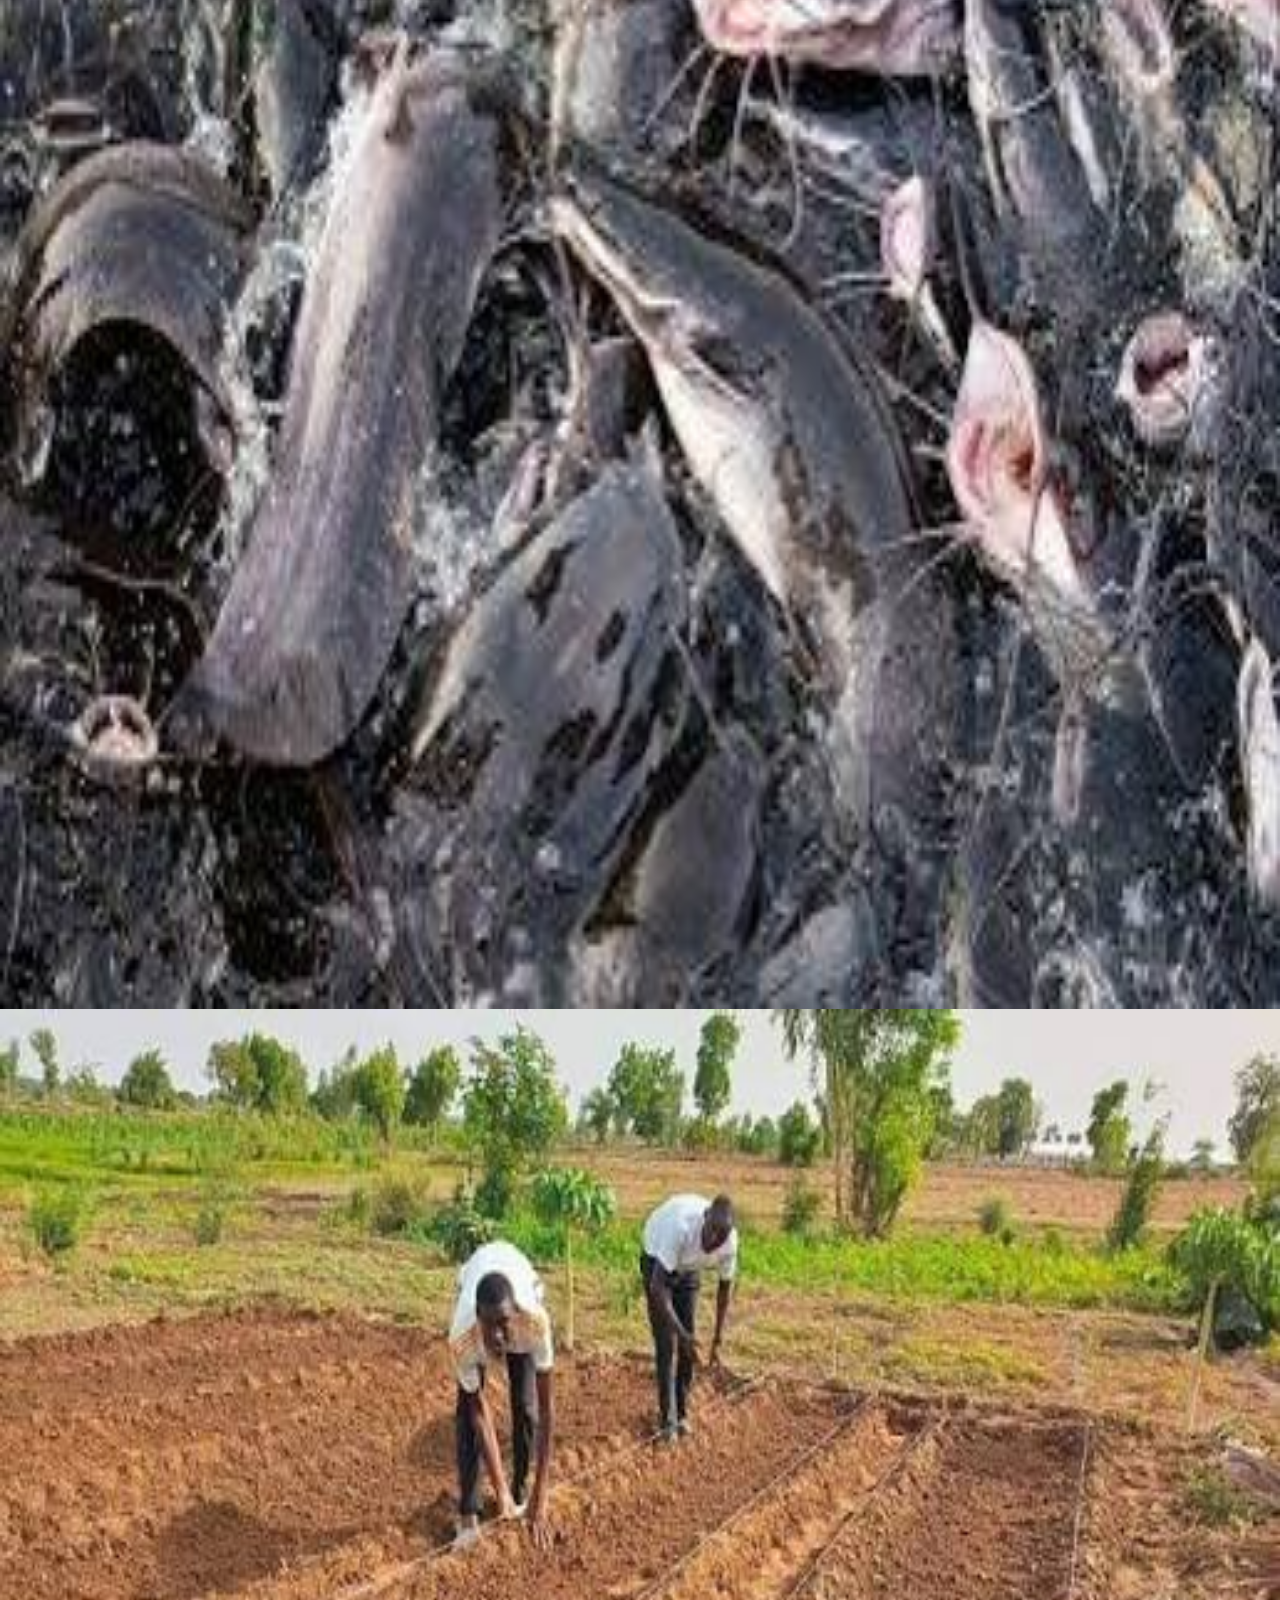
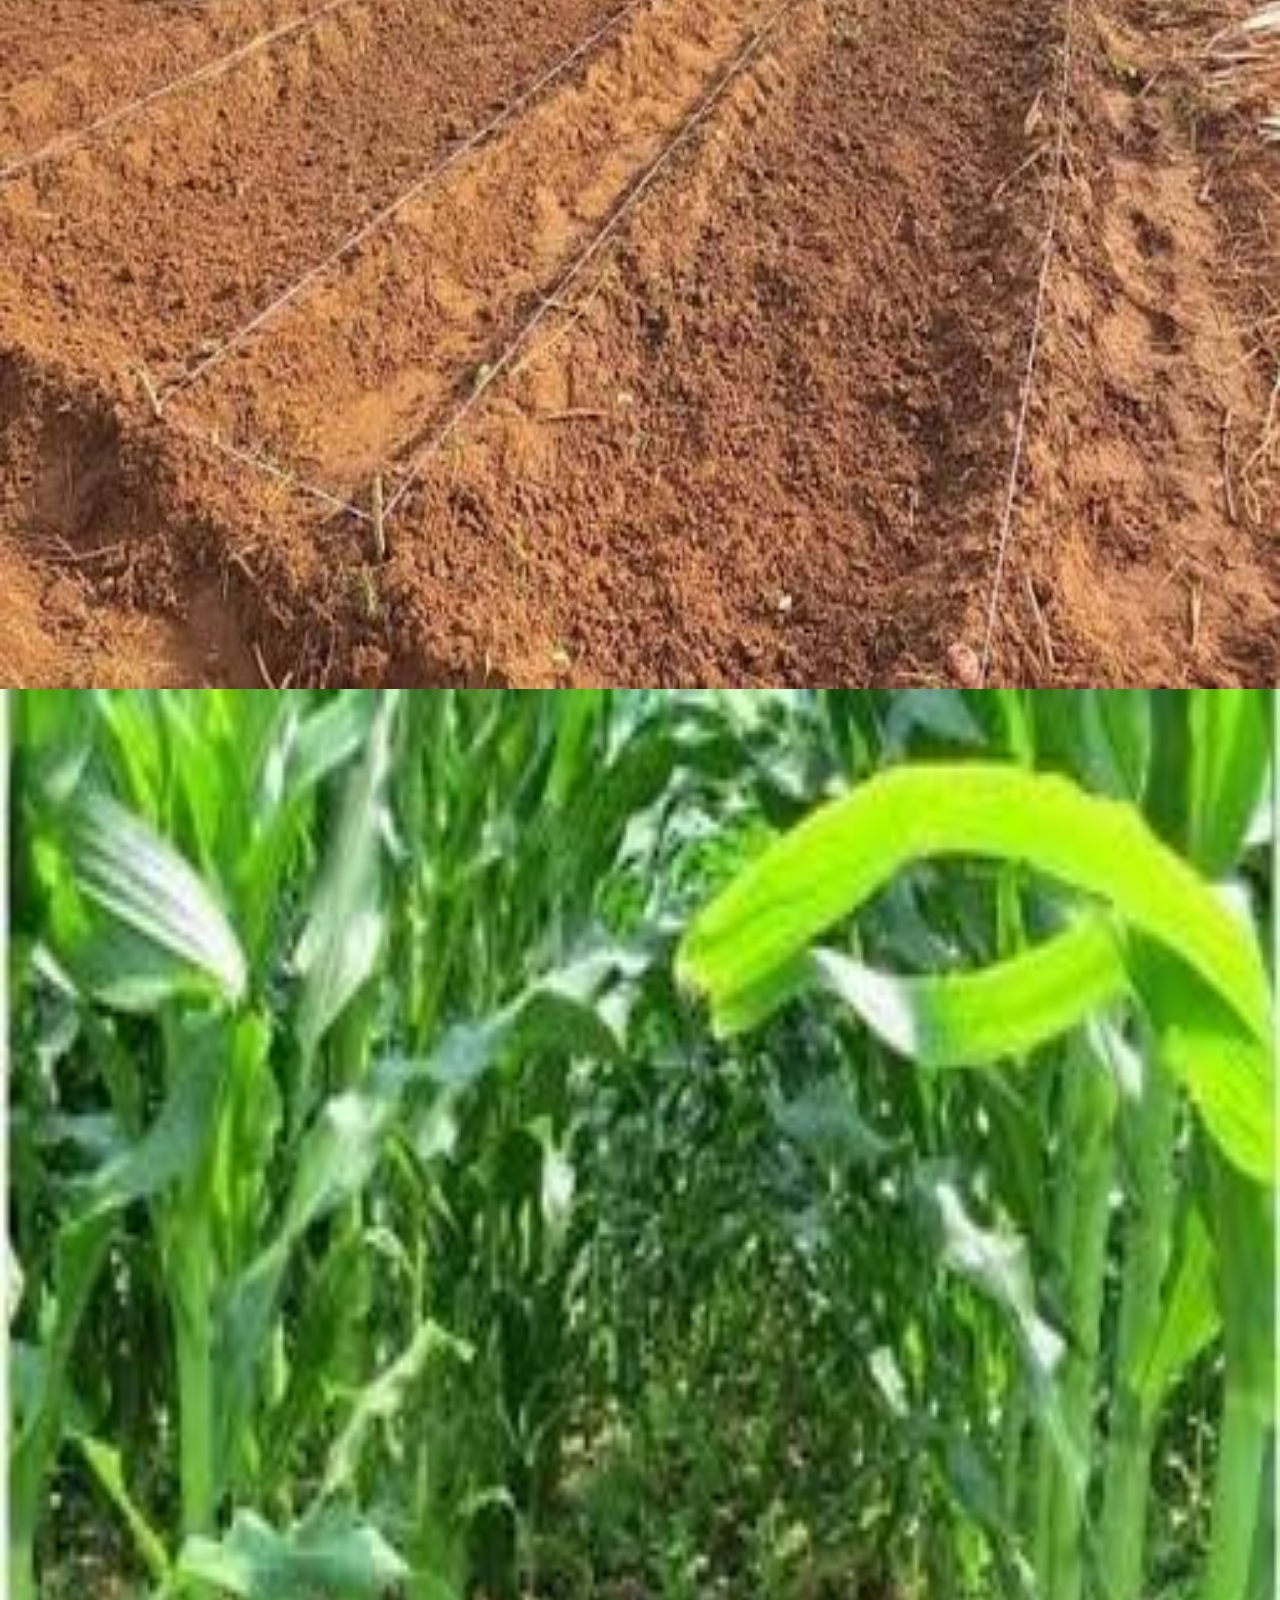
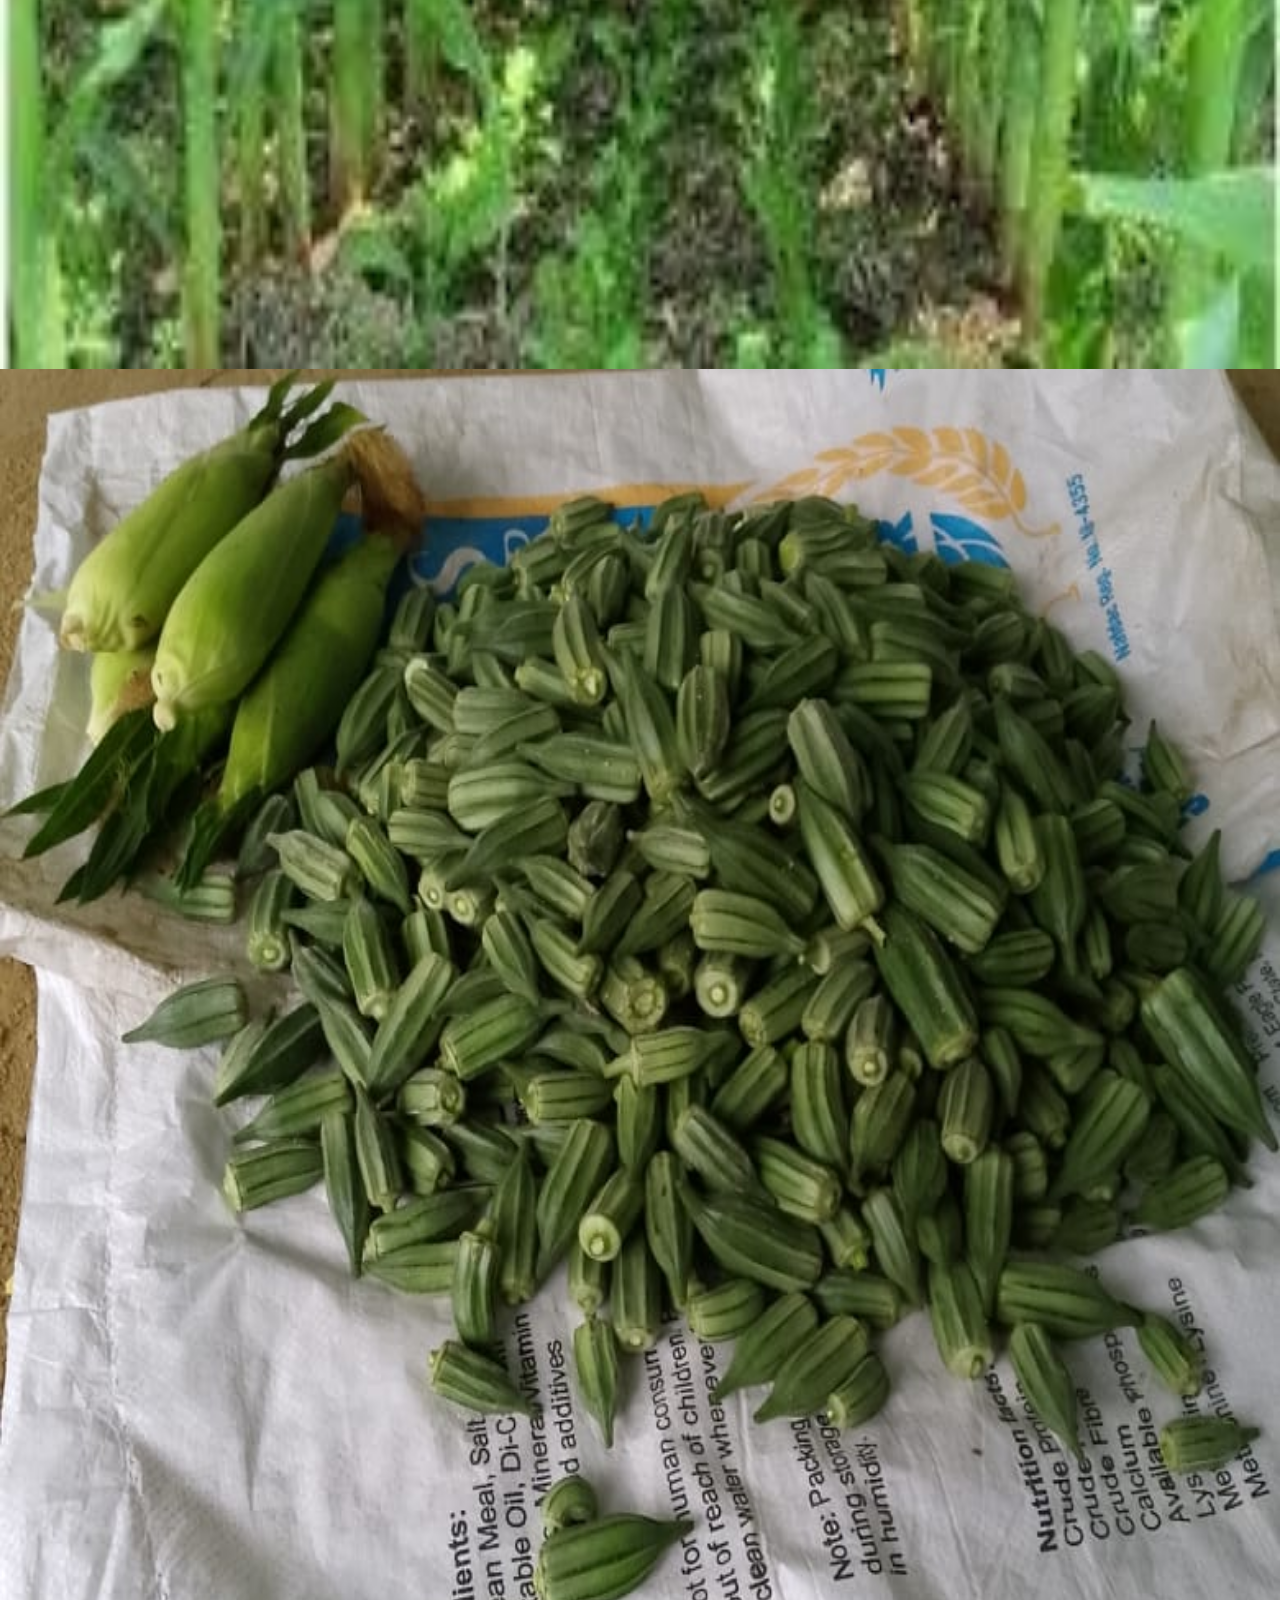
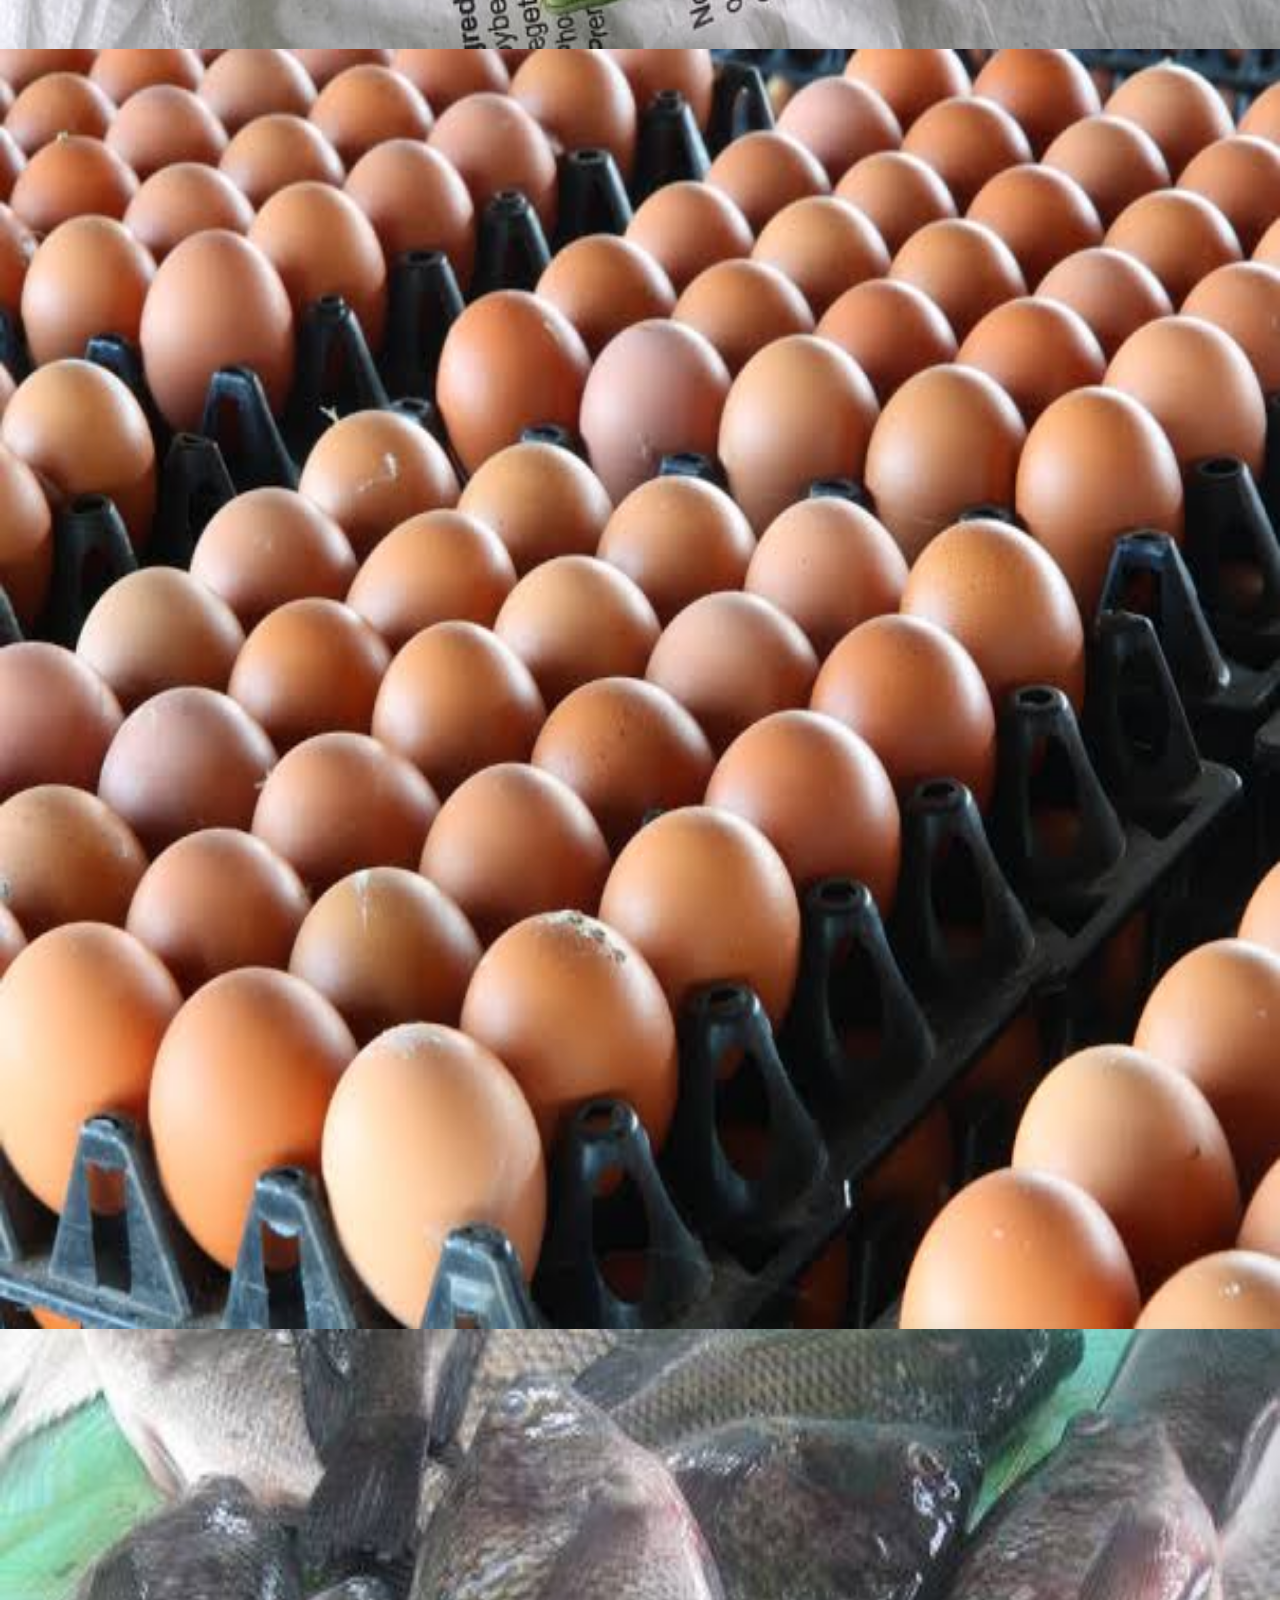
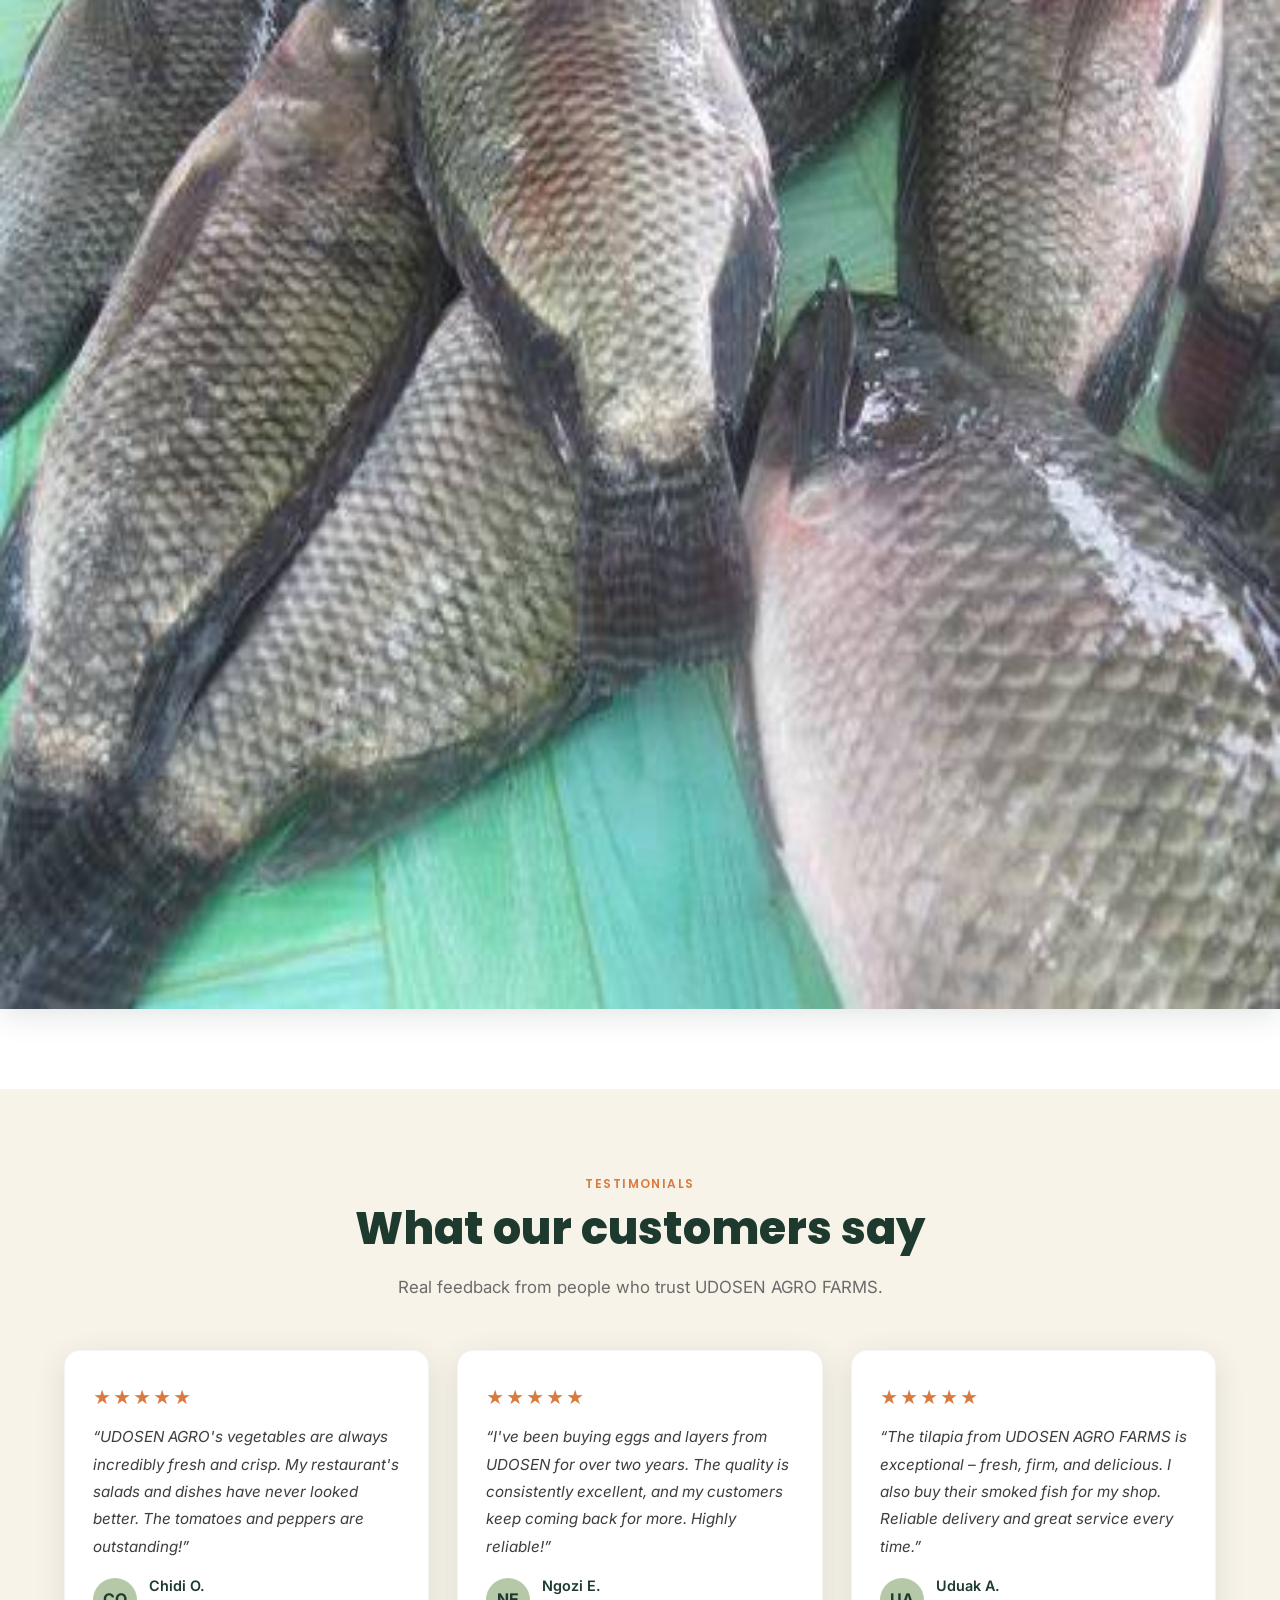
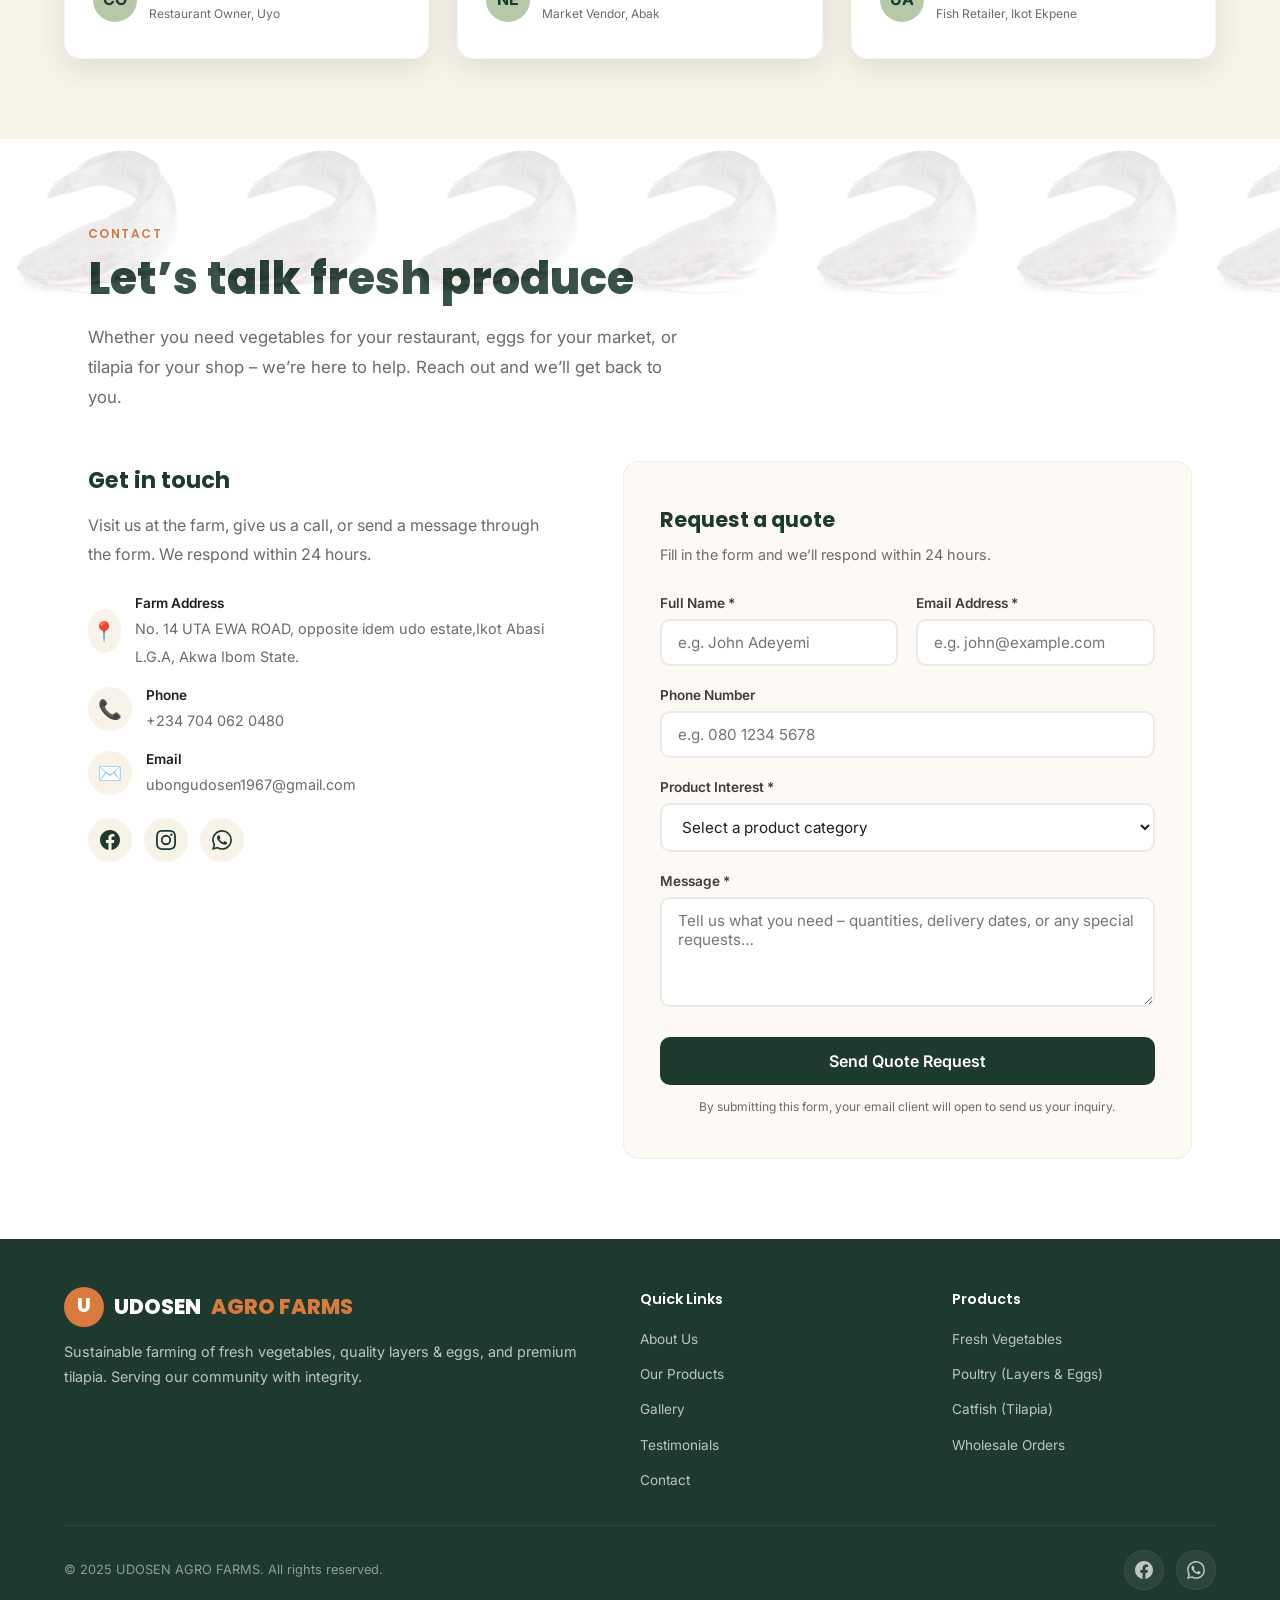
==== commit e86c7491: "Update index.html" ====
--- a/index.html
+++ b/index.html
@@ -241,25 +241,25 @@
                 <img src="freshvegies.jpg" alt="" class="chicken-bg"><span>Fresh harvest</span></div>
             </div>
             <div class="gallery-item">
-                <div class="gallery-overlay"><img src="CHICKENS_IMAGE.jpg" alt="" class="chicken-bg"><span>Layer poultry</span></div>
-            </div>
-            <div class="gallery-item">
-                <div class="gallery-overlay"><img src="imagescrop-fish.jpg" alt="" class="chicken-bg"><span>Tilapia pond</span></div>
-            </div>
-            <div class="gallery-item">
-                <div class="gallery-overlay"><img src="vegetablebeds.jpg" alt="" class="chicken-bg"><span>Vegetable beds</span></div>
-            </div>
-            <div class="gallery-item">
-                <div class="gallery-overlay"><img src="maize.jpg" alt="" class="chicken-bg"><span>Farm landscape</span></div>
-            </div>
-            <div class="gallery-item">
-                <div class="gallery-overlay"><img src="okro.jpg" alt="" class="chicken-bg"><span>Organic greens</span></div>
-            </div>
-            <div class="gallery-item">
-                <div class="gallery-overlay"><img src="eggimage.jpg" alt="" class="chicken-bg"><span>Egg collection</span></div>
-            </div>
-            <div class="gallery-item">
-                <div class="gallery-overlay"><img src="tilapiafish.jpg" alt="" class="chicken-bg"><span>Smoked tilapia</span></div>
+                <img src="CHICKENS_IMAGE.jpg" alt="" class="chicken-bg"><span>Layer poultry</span></div>
+            </div>
+            <div class="gallery-item">
+                <img src="imagescrop-fish.jpg" alt="" class="chicken-bg"><span>Tilapia pond</span></div>
+            </div>
+            <div class="gallery-item">
+                <img src="vegetablebeds.jpg" alt="" class="chicken-bg"><span>Vegetable beds</span></div>
+            </div>
+            <div class="gallery-item">
+               <img src="maize.jpg" alt="" class="chicken-bg"><span>Farm landscape</span></div>
+            </div>
+            <div class="gallery-item">
+                <img src="okro.jpg" alt="" class="chicken-bg"><span>Organic greens</span></div>
+            </div>
+            <div class="gallery-item">
+                <img src="eggimage.jpg" alt="" class="chicken-bg"><span>Egg collection</span></div>
+            </div>
+            <div class="gallery-item">
+                <img src="tilapiafish.jpg" alt="" class="chicken-bg"><span>Smoked tilapia</span></div>
             </div>
         </div>
     </div>
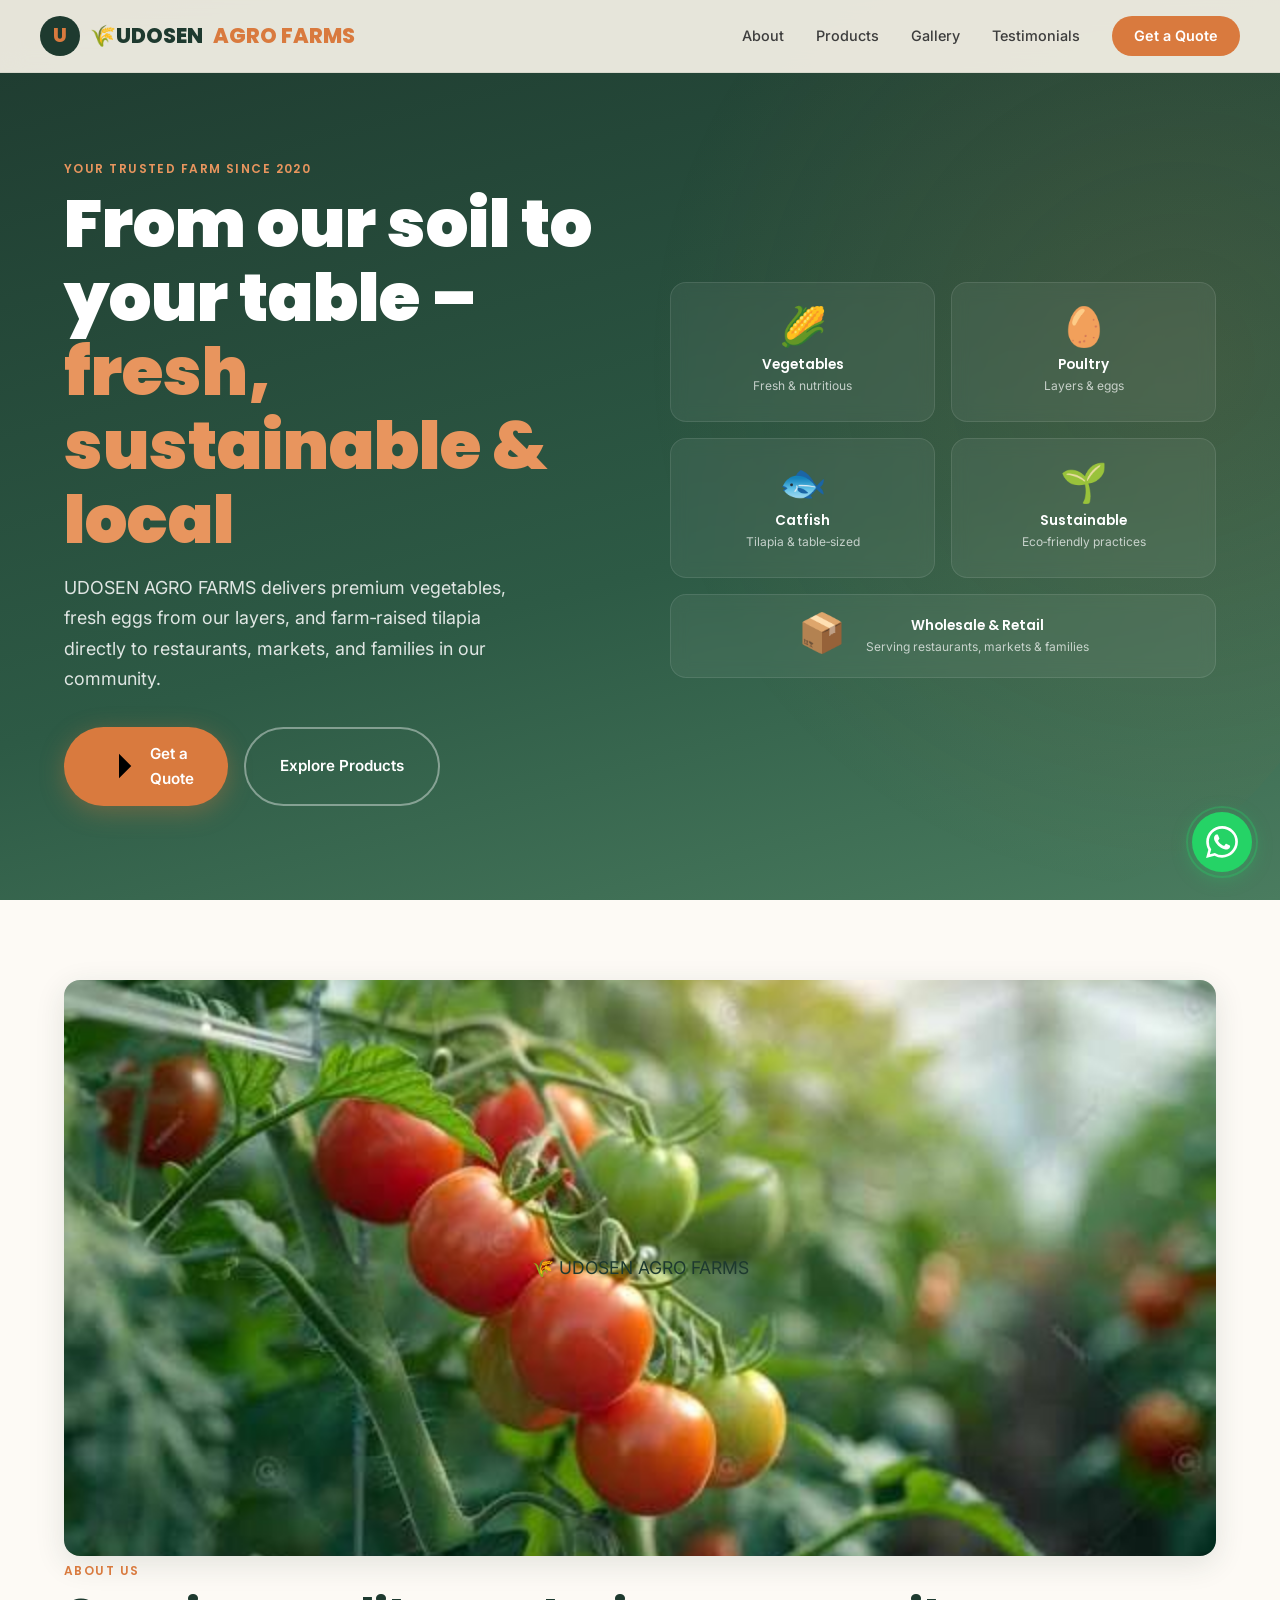
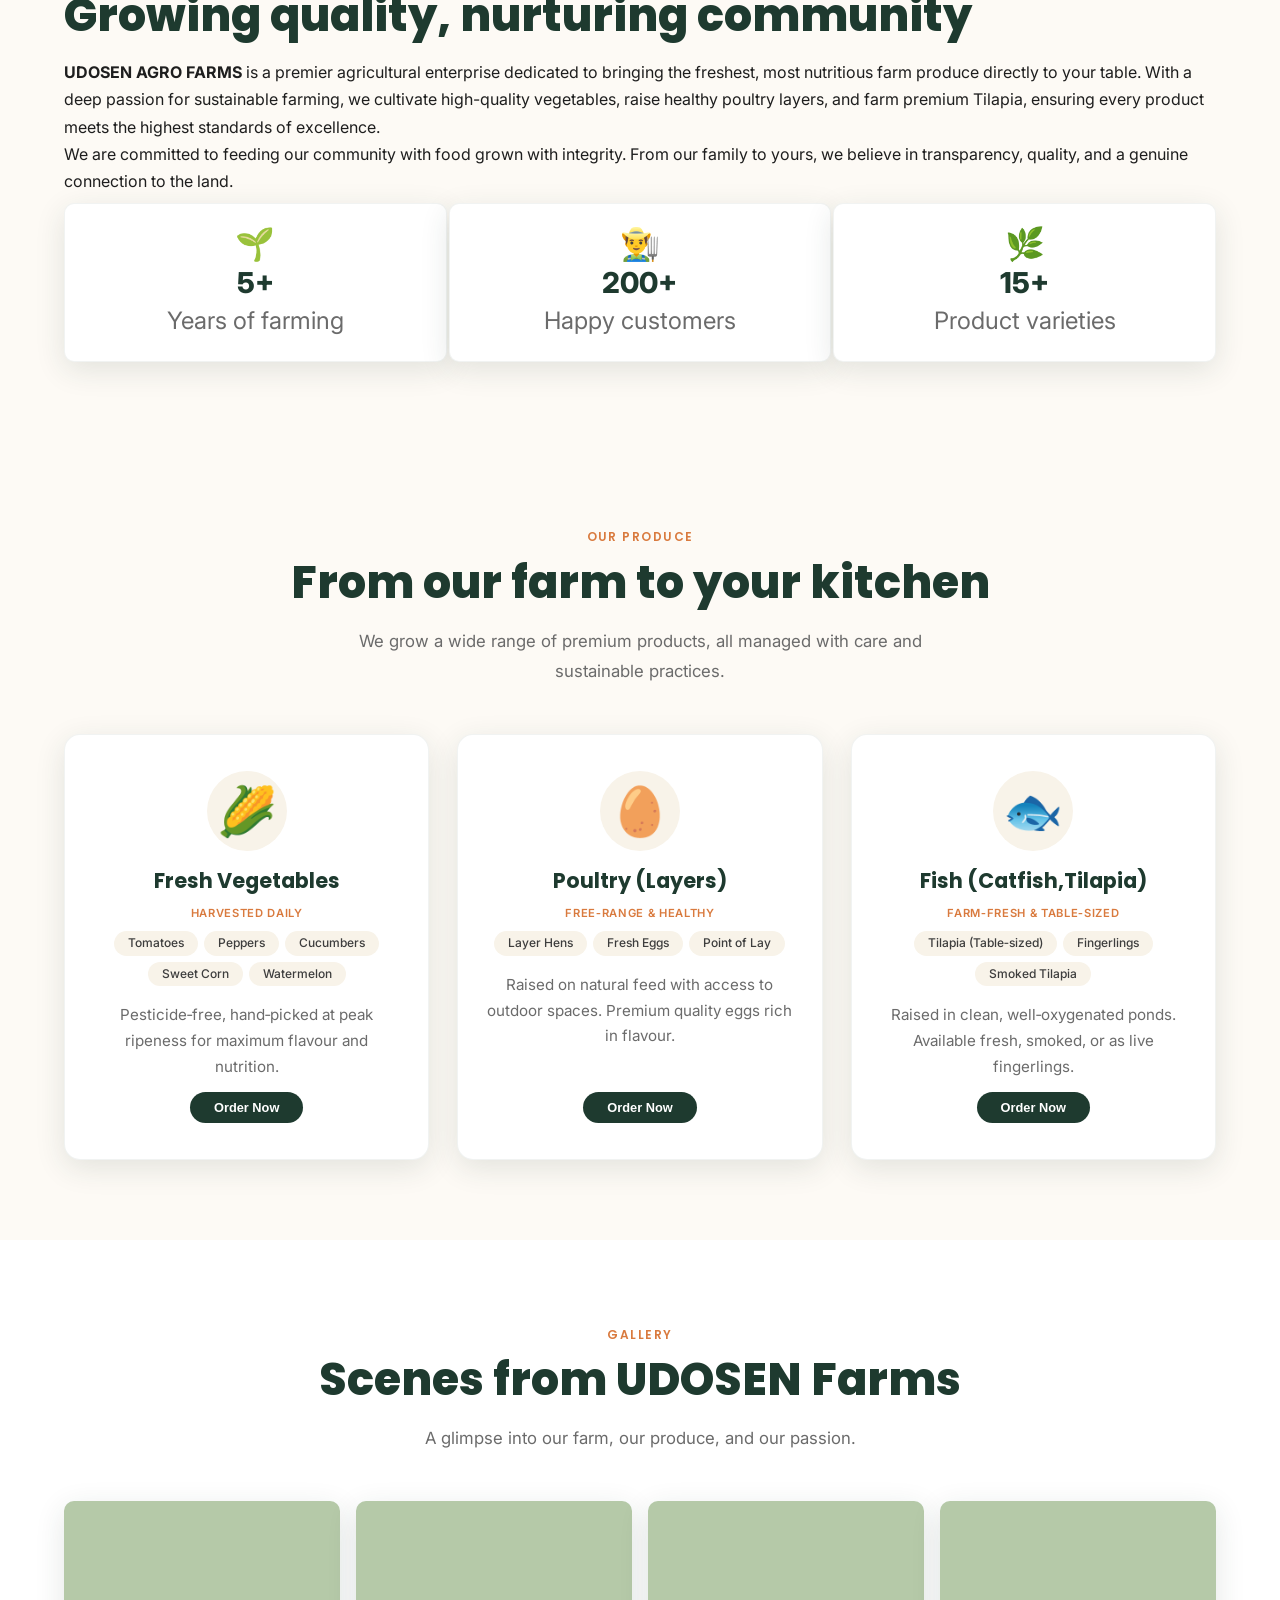
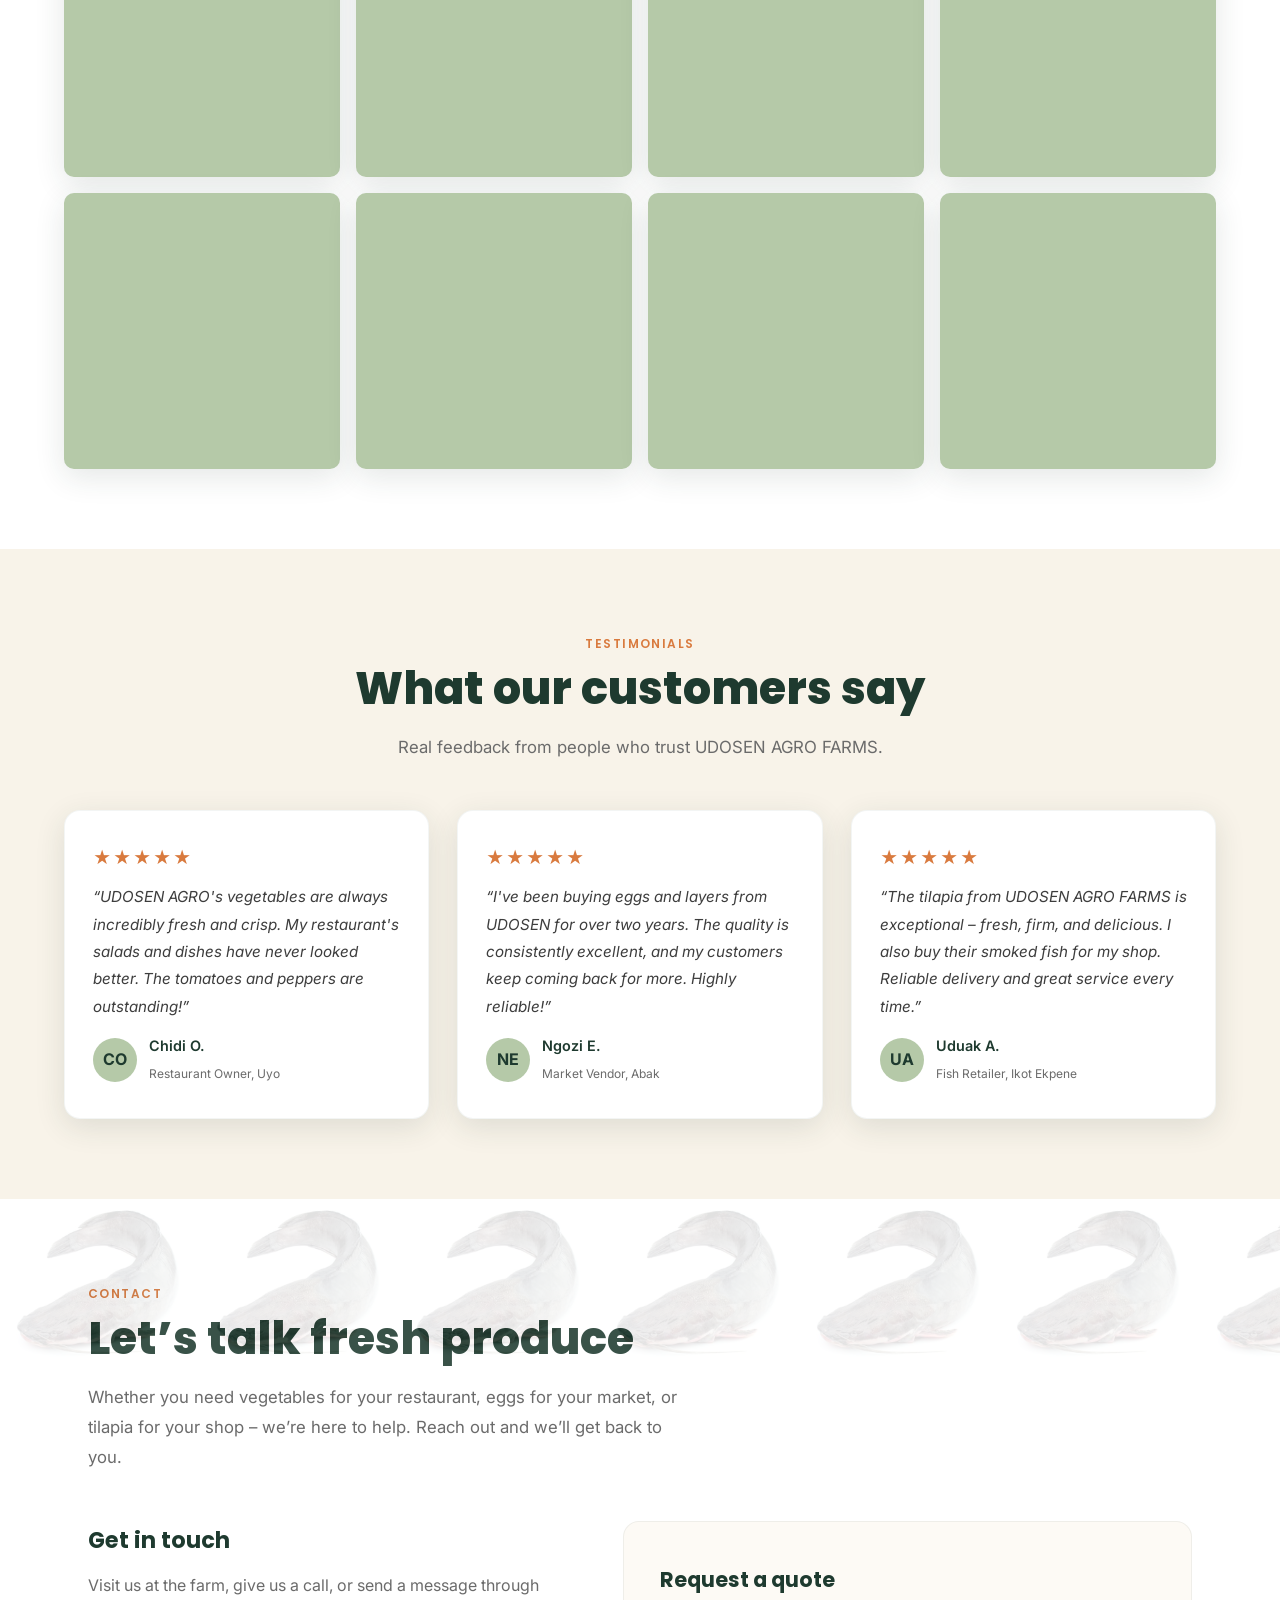
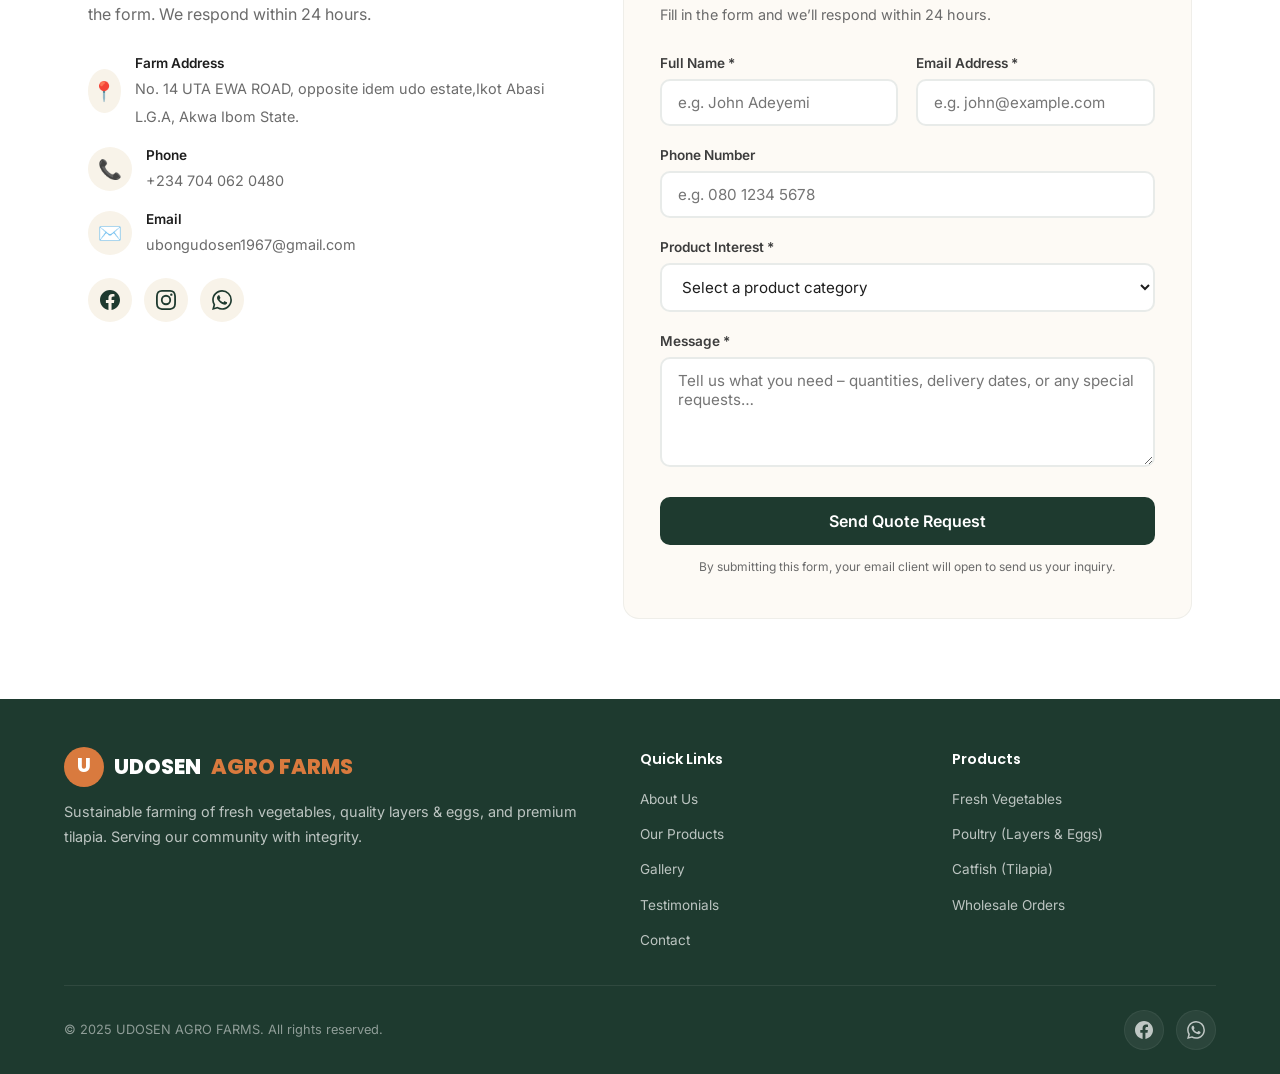
==== commit 6d1fe524: "Update index.html" ====
--- a/index.html
+++ b/index.html
@@ -238,28 +238,28 @@
         </div>
         <div class="gallery-grid">
             <div class="gallery-item">
-                <img src="freshvegies.jpg" alt="" class="chicken-bg"><span>Fresh harvest</span></div>
-            </div>
-            <div class="gallery-item">
-                <img src="CHICKENS_IMAGE.jpg" alt="" class="chicken-bg"><span>Layer poultry</span></div>
-            </div>
-            <div class="gallery-item">
-                <img src="imagescrop-fish.jpg" alt="" class="chicken-bg"><span>Tilapia pond</span></div>
-            </div>
-            <div class="gallery-item">
-                <img src="vegetablebeds.jpg" alt="" class="chicken-bg"><span>Vegetable beds</span></div>
-            </div>
-            <div class="gallery-item">
-               <img src="maize.jpg" alt="" class="chicken-bg"><span>Farm landscape</span></div>
-            </div>
-            <div class="gallery-item">
-                <img src="okro.jpg" alt="" class="chicken-bg"><span>Organic greens</span></div>
-            </div>
-            <div class="gallery-item">
-                <img src="eggimage.jpg" alt="" class="chicken-bg"><span>Egg collection</span></div>
-            </div>
-            <div class="gallery-item">
-                <img src="tilapiafish.jpg" alt="" class="chicken-bg"><span>Smoked tilapia</span></div>
+            <div class="gallery-overlay"><img src="freshvegies.jpg" alt="" class="chicken-bg"><span>Fresh harvest</span></div>
+            </div>
+            <div class="gallery-item">
+            <div class="gallery-overlay"><img src="CHICKENS_IMAGE.jpg" alt="" class="chicken-bg"><span>Layer poultry</span></div>
+            </div>
+            <div class="gallery-item">
+            <div class="gallery-overlay"><img src="imagescrop-fish.jpg" alt="" class="chicken-bg"><span>Tilapia pond</span></div>
+            </div>
+            <div class="gallery-item">
+            <div class="gallery-overlay"><img src="vegetablebeds.jpg" alt="" class="chicken-bg"><span>Vegetable beds</span></div>
+            </div>
+            <div class="gallery-item">
+            <div class="gallery-overlay"><img src="maize.jpg" alt="" class="chicken-bg"><span>Farm landscape</span></div>
+            </div>
+            <div class="gallery-item">
+            <div class="gallery-overlay"><img src="okro.jpg" alt="" class="chicken-bg"><span>Organic greens</span></div>
+            </div>
+            <div class="gallery-item">
+            <div class="gallery-overlay"><img src="eggimage.jpg" alt="" class="chicken-bg"><span>Egg collection</span></div>
+            </div>
+            <div class="gallery-item">
+            <div class="gallery-overlay"><img src="tilapiafish.jpg" alt="" class="chicken-bg"><span>Smoked tilapia</span></div>
             </div>
         </div>
     </div>
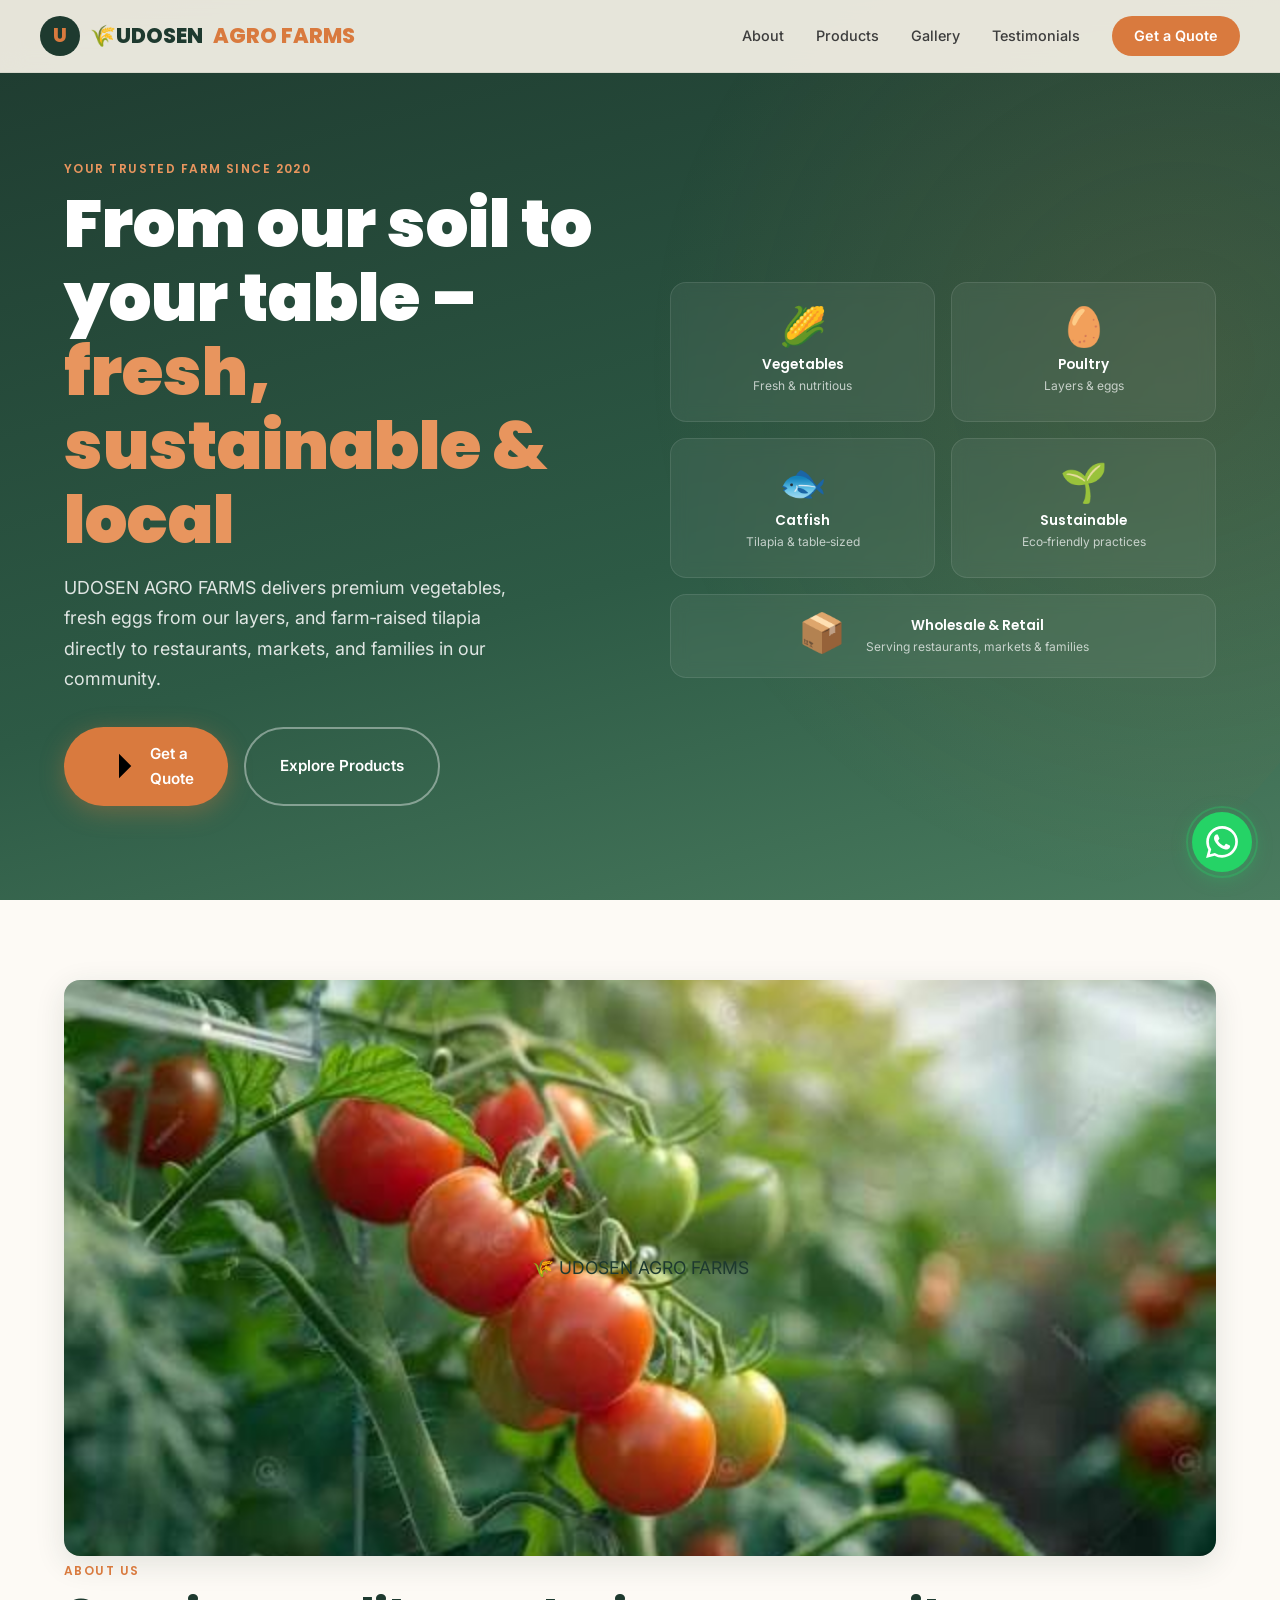
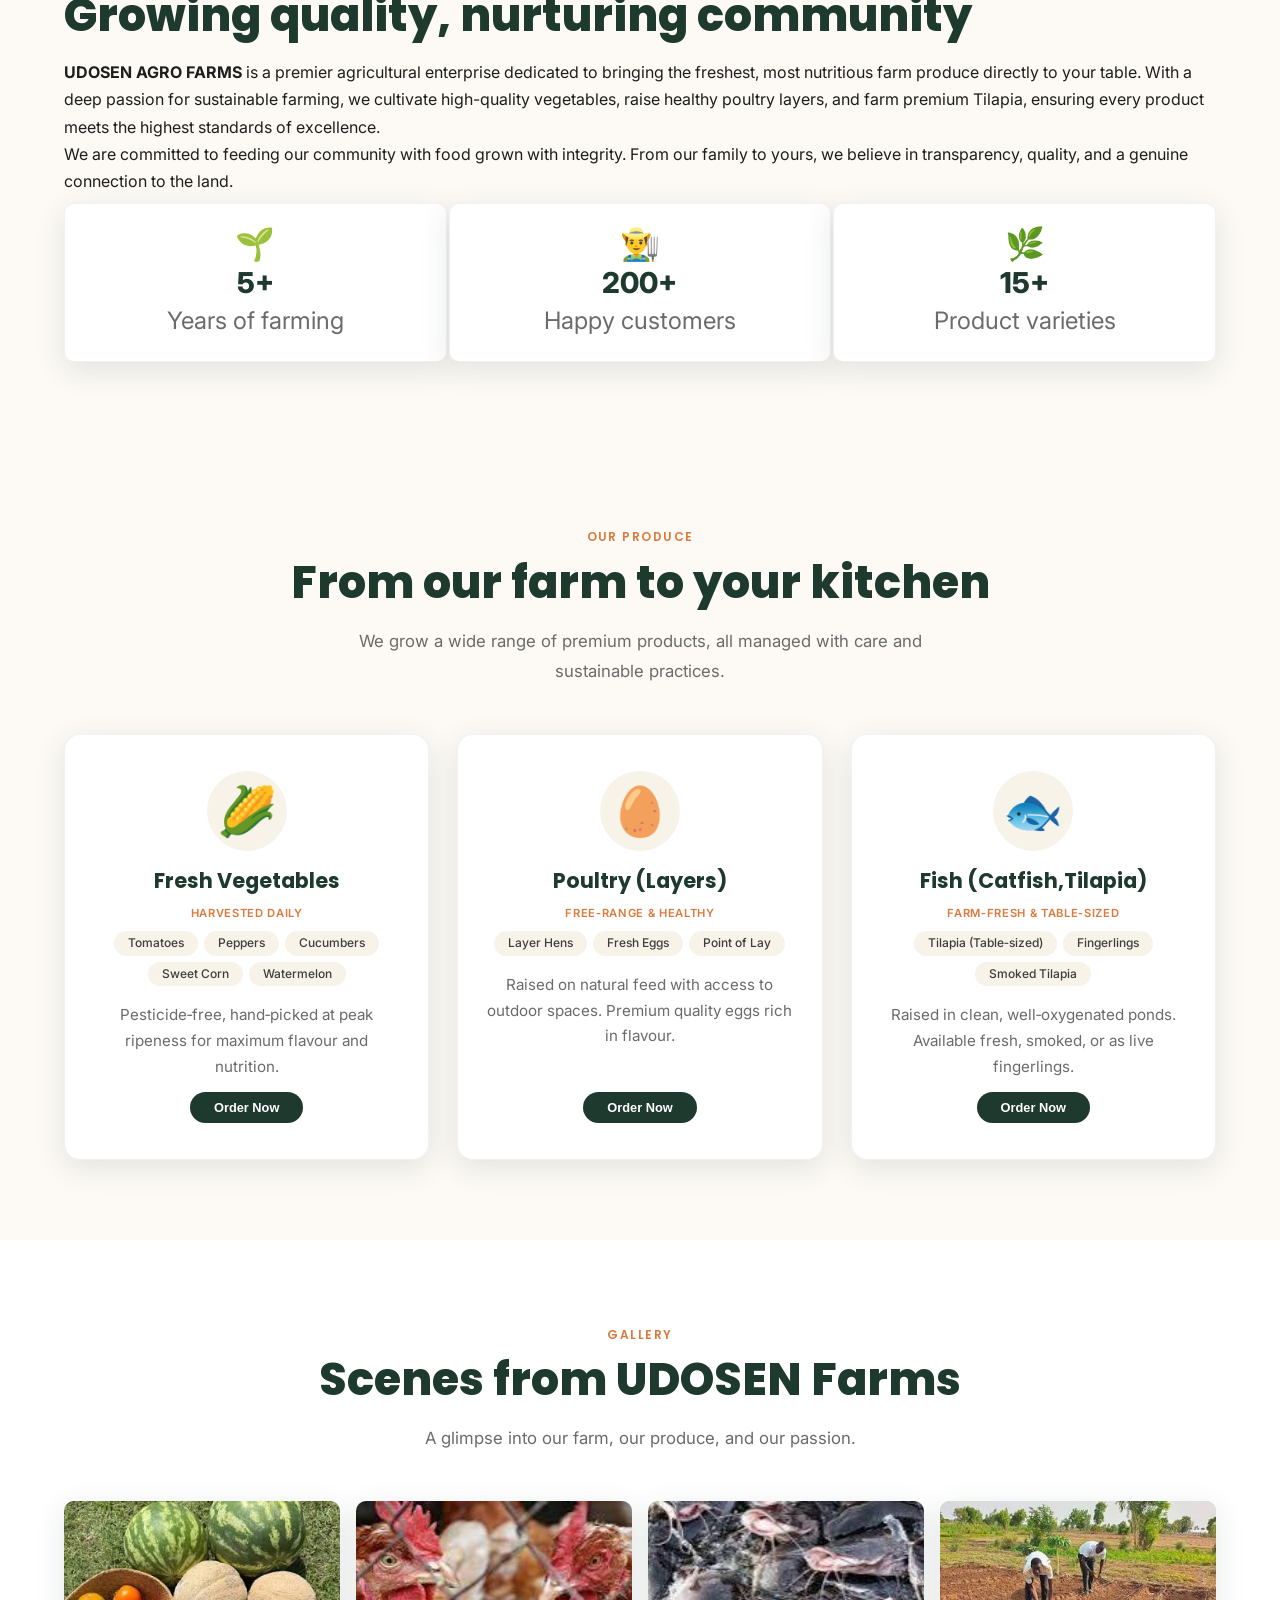
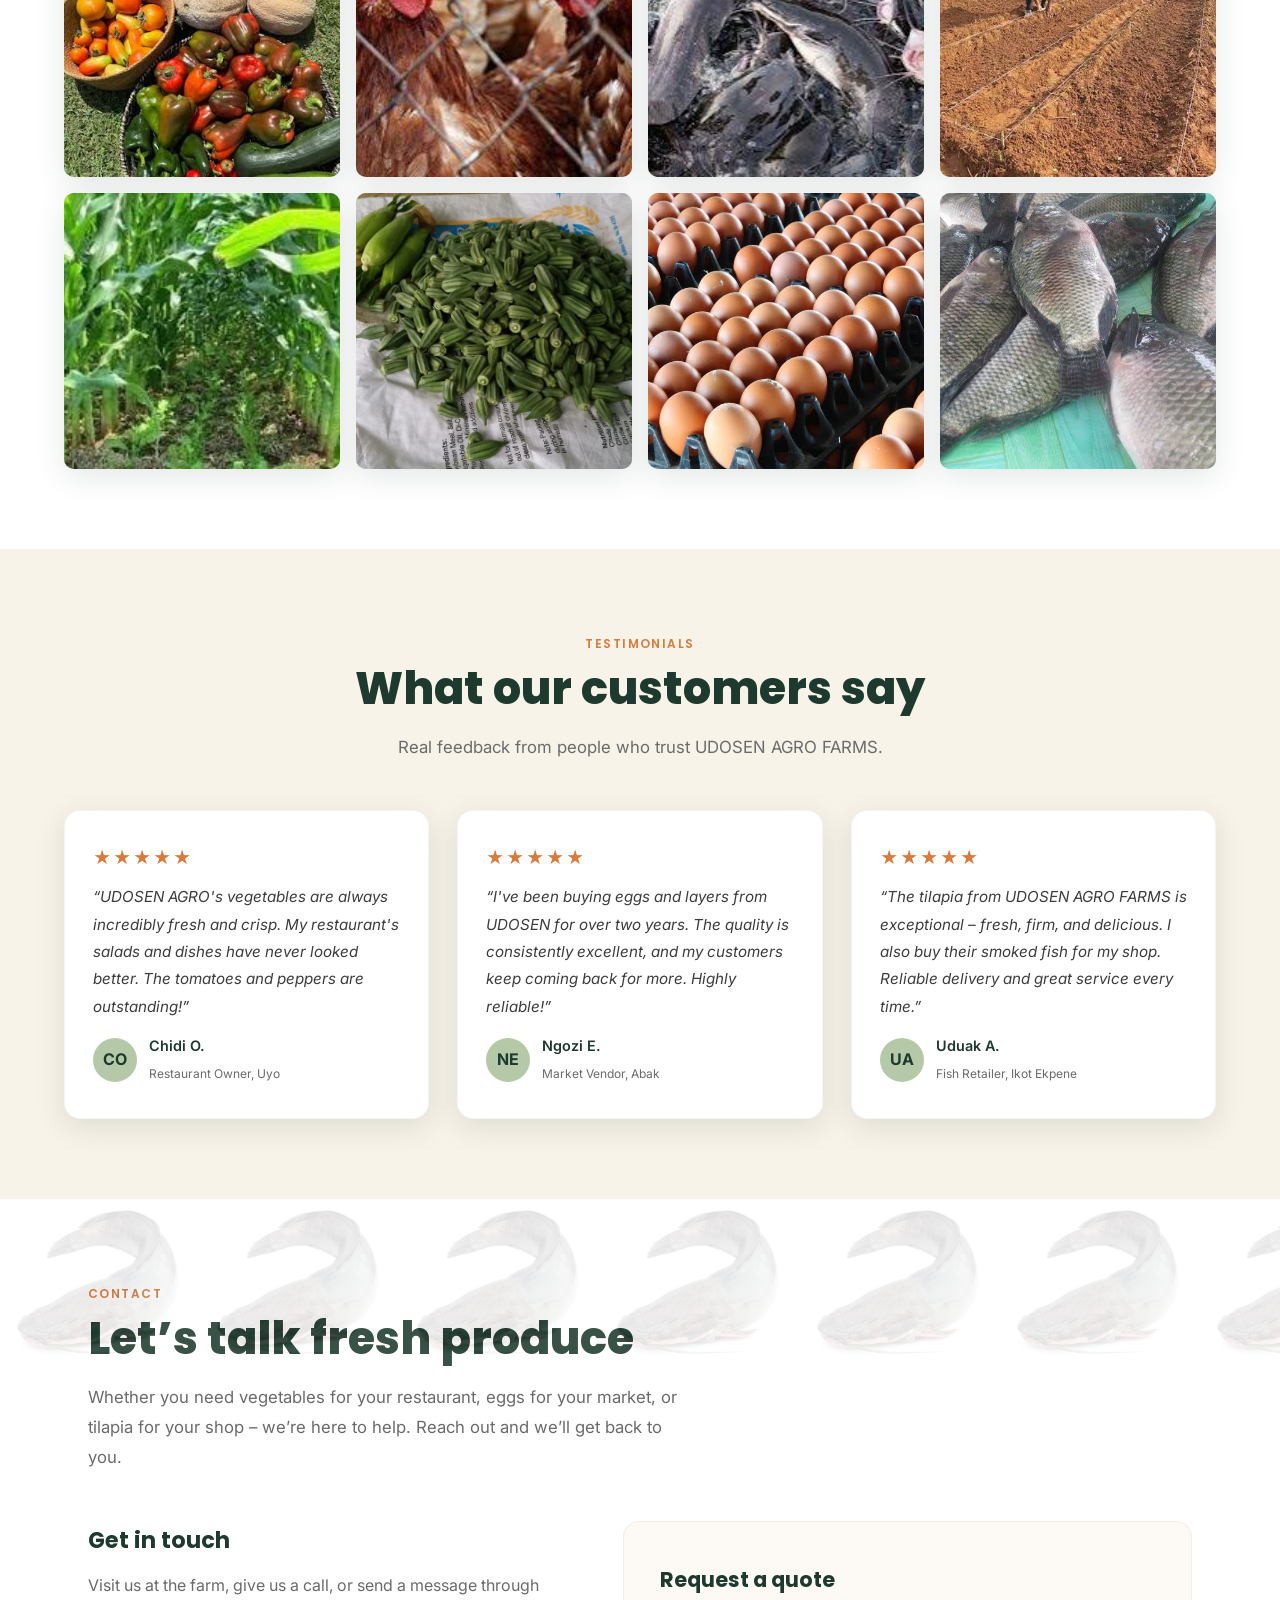
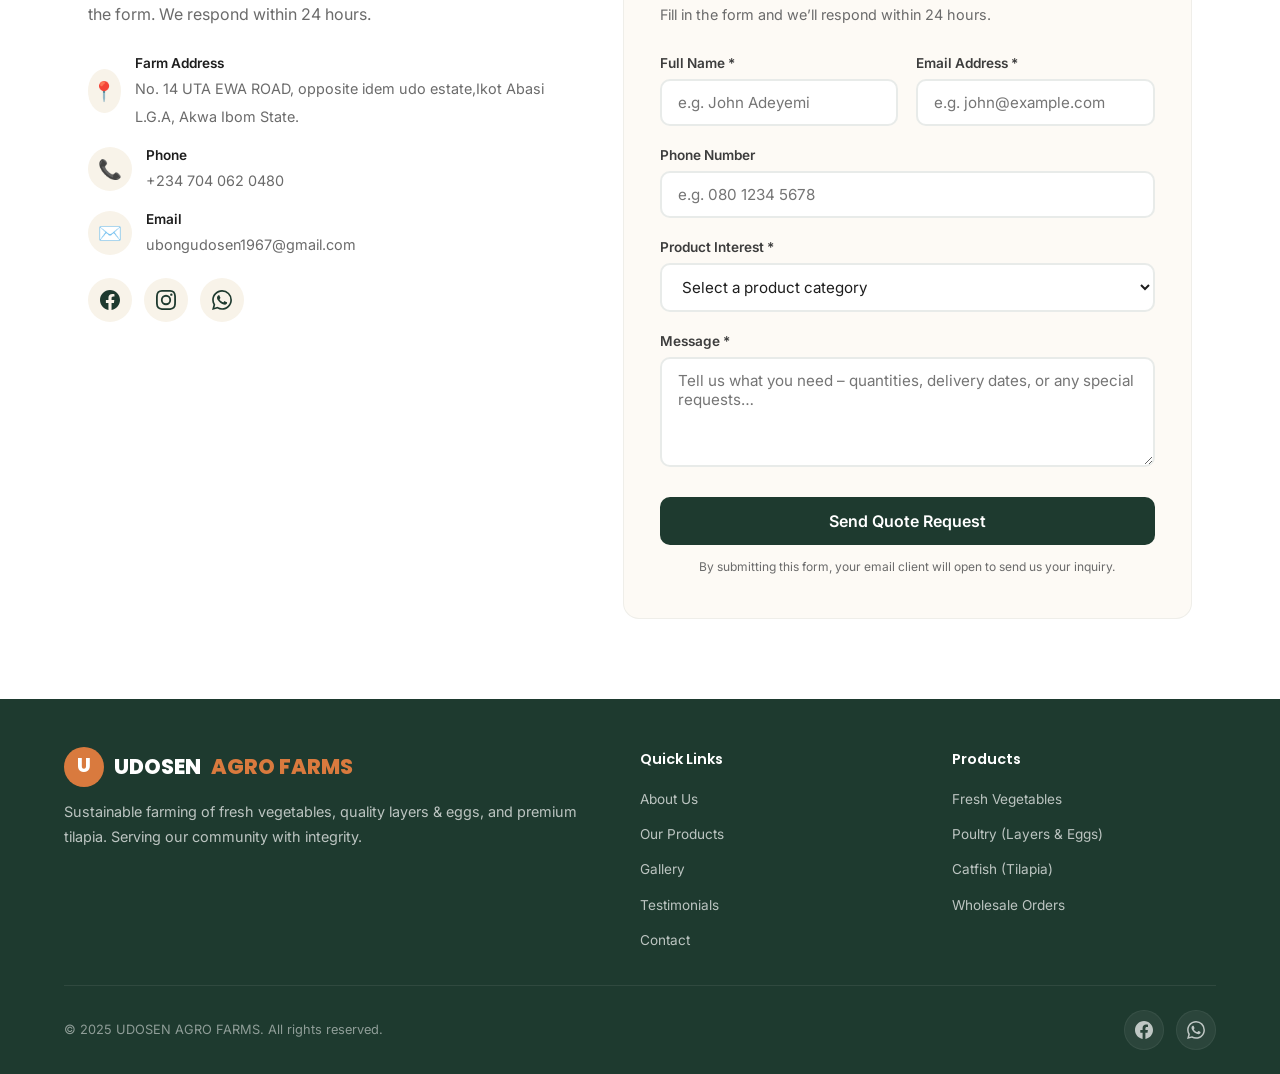
==== commit 6a27f012: "Gallery: move photos out of hidden overlay, add alt text" ====
--- a/index.html
+++ b/index.html
@@ -238,28 +238,36 @@
         </div>
         <div class="gallery-grid">
             <div class="gallery-item">
-            <div class="gallery-overlay"><img src="freshvegies.jpg" alt="" class="chicken-bg"><span>Fresh harvest</span></div>
-            </div>
-            <div class="gallery-item">
-            <div class="gallery-overlay"><img src="CHICKENS_IMAGE.jpg" alt="" class="chicken-bg"><span>Layer poultry</span></div>
-            </div>
-            <div class="gallery-item">
-            <div class="gallery-overlay"><img src="imagescrop-fish.jpg" alt="" class="chicken-bg"><span>Tilapia pond</span></div>
-            </div>
-            <div class="gallery-item">
-            <div class="gallery-overlay"><img src="vegetablebeds.jpg" alt="" class="chicken-bg"><span>Vegetable beds</span></div>
-            </div>
-            <div class="gallery-item">
-            <div class="gallery-overlay"><img src="maize.jpg" alt="" class="chicken-bg"><span>Farm landscape</span></div>
-            </div>
-            <div class="gallery-item">
-            <div class="gallery-overlay"><img src="okro.jpg" alt="" class="chicken-bg"><span>Organic greens</span></div>
-            </div>
-            <div class="gallery-item">
-            <div class="gallery-overlay"><img src="eggimage.jpg" alt="" class="chicken-bg"><span>Egg collection</span></div>
-            </div>
-            <div class="gallery-item">
-            <div class="gallery-overlay"><img src="tilapiafish.jpg" alt="" class="chicken-bg"><span>Smoked tilapia</span></div>
+            <img src="freshvegies.jpg" alt="Fresh harvest" class="gallery-img" loading="lazy">
+            <div class="gallery-overlay"><span>Fresh harvest</span></div>
+            </div>
+            <div class="gallery-item">
+            <img src="CHICKENS_IMAGE.jpg" alt="Layer poultry" class="gallery-img" loading="lazy">
+            <div class="gallery-overlay"><span>Layer poultry</span></div>
+            </div>
+            <div class="gallery-item">
+            <img src="imagescrop-fish.jpg" alt="Tilapia pond" class="gallery-img" loading="lazy">
+            <div class="gallery-overlay"><span>Tilapia pond</span></div>
+            </div>
+            <div class="gallery-item">
+            <img src="vegetablebeds.jpg" alt="Vegetable beds" class="gallery-img" loading="lazy">
+            <div class="gallery-overlay"><span>Vegetable beds</span></div>
+            </div>
+            <div class="gallery-item">
+            <img src="maize.jpg" alt="Farm landscape" class="gallery-img" loading="lazy">
+            <div class="gallery-overlay"><span>Farm landscape</span></div>
+            </div>
+            <div class="gallery-item">
+            <img src="okro.jpg" alt="Organic greens" class="gallery-img" loading="lazy">
+            <div class="gallery-overlay"><span>Organic greens</span></div>
+            </div>
+            <div class="gallery-item">
+            <img src="eggimage.jpg" alt="Egg collection" class="gallery-img" loading="lazy">
+            <div class="gallery-overlay"><span>Egg collection</span></div>
+            </div>
+            <div class="gallery-item">
+            <img src="tilapiafish.jpg" alt="Smoked tilapia" class="gallery-img" loading="lazy">
+            <div class="gallery-overlay"><span>Smoked tilapia</span></div>
             </div>
         </div>
     </div>
--- a/style.css
+++ b/style.css
@@ -251,156 +251,65 @@
 .product-card .btn-small:hover { background: var(--green-medium); transform: scale(1.04); }
 
 /* ────────────── Gallery ────────────── */
-/* ────────────── GALLERY (Always Visible + Smooth Hover) ────────────── */
 .gallery { background: var(--white); }
 
 .gallery-grid {
-    display: block;
+    display: grid;
     grid-template-columns: repeat(4, 1fr);
     gap: 16px;
 }
 
 .gallery-item {
+    position: relative;
+    aspect-ratio: 1 / 1;
     border-radius: var(--radius-sm);
-    overflow: visible;
-    aspect-ratio: 1 / 1;
-    
-    /* Fallback background */
+    overflow: hidden;
     background-color: var(--sage);
-    
-    /* Ensure it is visible and the image loads properly */
-    background-image: url('chicken.jpg'); 
-    background-size: cover;
-    background-position: center;
-    background-repeat: no-repeat;
-    
-    /* FORCE VISIBILITY */
-    opacity: 1;
-    visibility: visible;
+    box-shadow: var(--shadow);
+    cursor: pointer;
+    transition: transform 0.5s cubic-bezier(0.22, 1, 0.36, 1), box-shadow 0.5s ease;
+}
+
+/* Photo always visible */
+.gallery-img {
     display: block;
-    position: relative;
-    cursor: pointer;
-    
-    /* Smooth transition for zooming and lifting */
-    transition: all 0.5s cubic-bezier(0.22, 1, 0.36, 1);
-    box-shadow: var(--shadow);
-}
-
-/* Beautiful Hover Effect: Zoom, Lift, and Shadow */
+    width: 100%;
+    height: 100%;
+    object-fit: cover;
+    transition: transform 0.6s cubic-bezier(0.22, 1, 0.36, 1);
+}
+
+/* Hover: lift the card and zoom the photo */
 .gallery-item:hover {
-    background-size: 115%; /* Zooms in the image */
-    transform: translateY(-8px); /* Lifts the card up */
-    box-shadow: var(--shadow-hover); /* Adds a deeper shadow */
+    transform: translateY(-8px);
+    box-shadow: var(--shadow-hover);
     z-index: 2;
 }
-
-/* The Text Overlay: Hidden by default */
-.gallery-item .gallery-overlay {
+.gallery-item:hover .gallery-img { transform: scale(1.12); }
+
+/* Caption overlay slides up on hover */
+.gallery-overlay {
     position: absolute;
     inset: 0;
     background: linear-gradient(to top, rgba(30, 58, 47, 0.85) 0%, transparent 60%);
     display: flex;
     align-items: flex-end;
     padding: 16px;
-    
-    /* Starts invisible and slides down */
     opacity: 0;
     transform: translateY(20px);
     transition: all 0.4s ease;
-    z-index: 3;
-}
-
-/* Show Overlay on Hover */
+    pointer-events: none;
+}
 .gallery-item:hover .gallery-overlay {
     opacity: 1;
     transform: translateY(0);
 }
-
 .gallery-overlay span {
     color: var(--white);
     font-weight: 600;
     font-size: 0.85rem;
 }
-/* ────────────── GALLERY (Visible + Motion + Hover) ────────────── */
-.gallery { background: var(--white); }
-
-.gallery-grid {
-    display: grid;
-    grid-template-columns: repeat(4, 1fr);
-    gap: 16px;
-}
-
-.gallery-item {
-    border-radius: var(--radius-sm);
-    overflow: visible;
-    aspect-ratio: 1 / 1;
-    
-    /* Force it to be VISIBLE and load the image */
-    display: block;
-    opacity: 1;
-    visibility: visible;
-    background-color: var(--sage); /* Fallback */
-    
-    /* Use !important to forcefully override any old cached rule */
-    background-image: url('chicken.jpg') !important; 
-    background-size: cover !important;
-    background-position: center !important;
-    background-repeat: no-repeat !important;
-    
-    position: relative;
-    cursor: pointer;
-    box-shadow: var(--shadow);
-    
-    /* THE MOTION: Continuous zoom & pan */
-    animation: kenburns 15s ease-in-out infinite alternate;
-    will-change: transform;
-}
-
-/* The HOVER effect */
-.gallery-item:hover {
-    animation-play-state: paused; /* Pauses the motion */
-    transform: scale(1.08) translateY(-6px); /* Lifts and zooms in */
-    box-shadow: var(--shadow-hover);
-    z-index: 2;
-}
-
-/* The Overlay (Hidden until hover) */
-.gallery-item .gallery-overlay {
-    position: absolute;
-    inset: 0;
-    background: linear-gradient(to top, rgba(30, 58, 47, 0.85) 0%, transparent 60%);
-    display: flex;
-    align-items: flex-end;
-    padding: 16px;
-    
-    /* Starts invisible */
-    opacity: 0;
-    transform: translateY(20px);
-    transition: all 0.4s ease;
-    z-index: 3;
-}
-
-/* Show Overlay on Hover */
-.gallery-item:hover .gallery-overlay {
-    opacity: 1;
-    transform: translateY(0);
-}
-
-.gallery-overlay span {
-    color: var(--white);
-    font-weight: 600;
-    font-size: 0.85rem;
-}
-
-/* The Ken Burns Zoom Keyframes */
-@keyframes kenburns {
-    0% {
-        transform: scale(1) translate(0, 0);
-    }
-    100% {
-        transform: scale(1.15) translate(15px, -15px);
-    }
-}
+
 /* ────────────── Testimonials ────────────── */
 .testimonials { background: var(--cream); }
 .testimonials-grid { display: grid; grid-template-columns: repeat(3, 1fr); gap: 28px; }
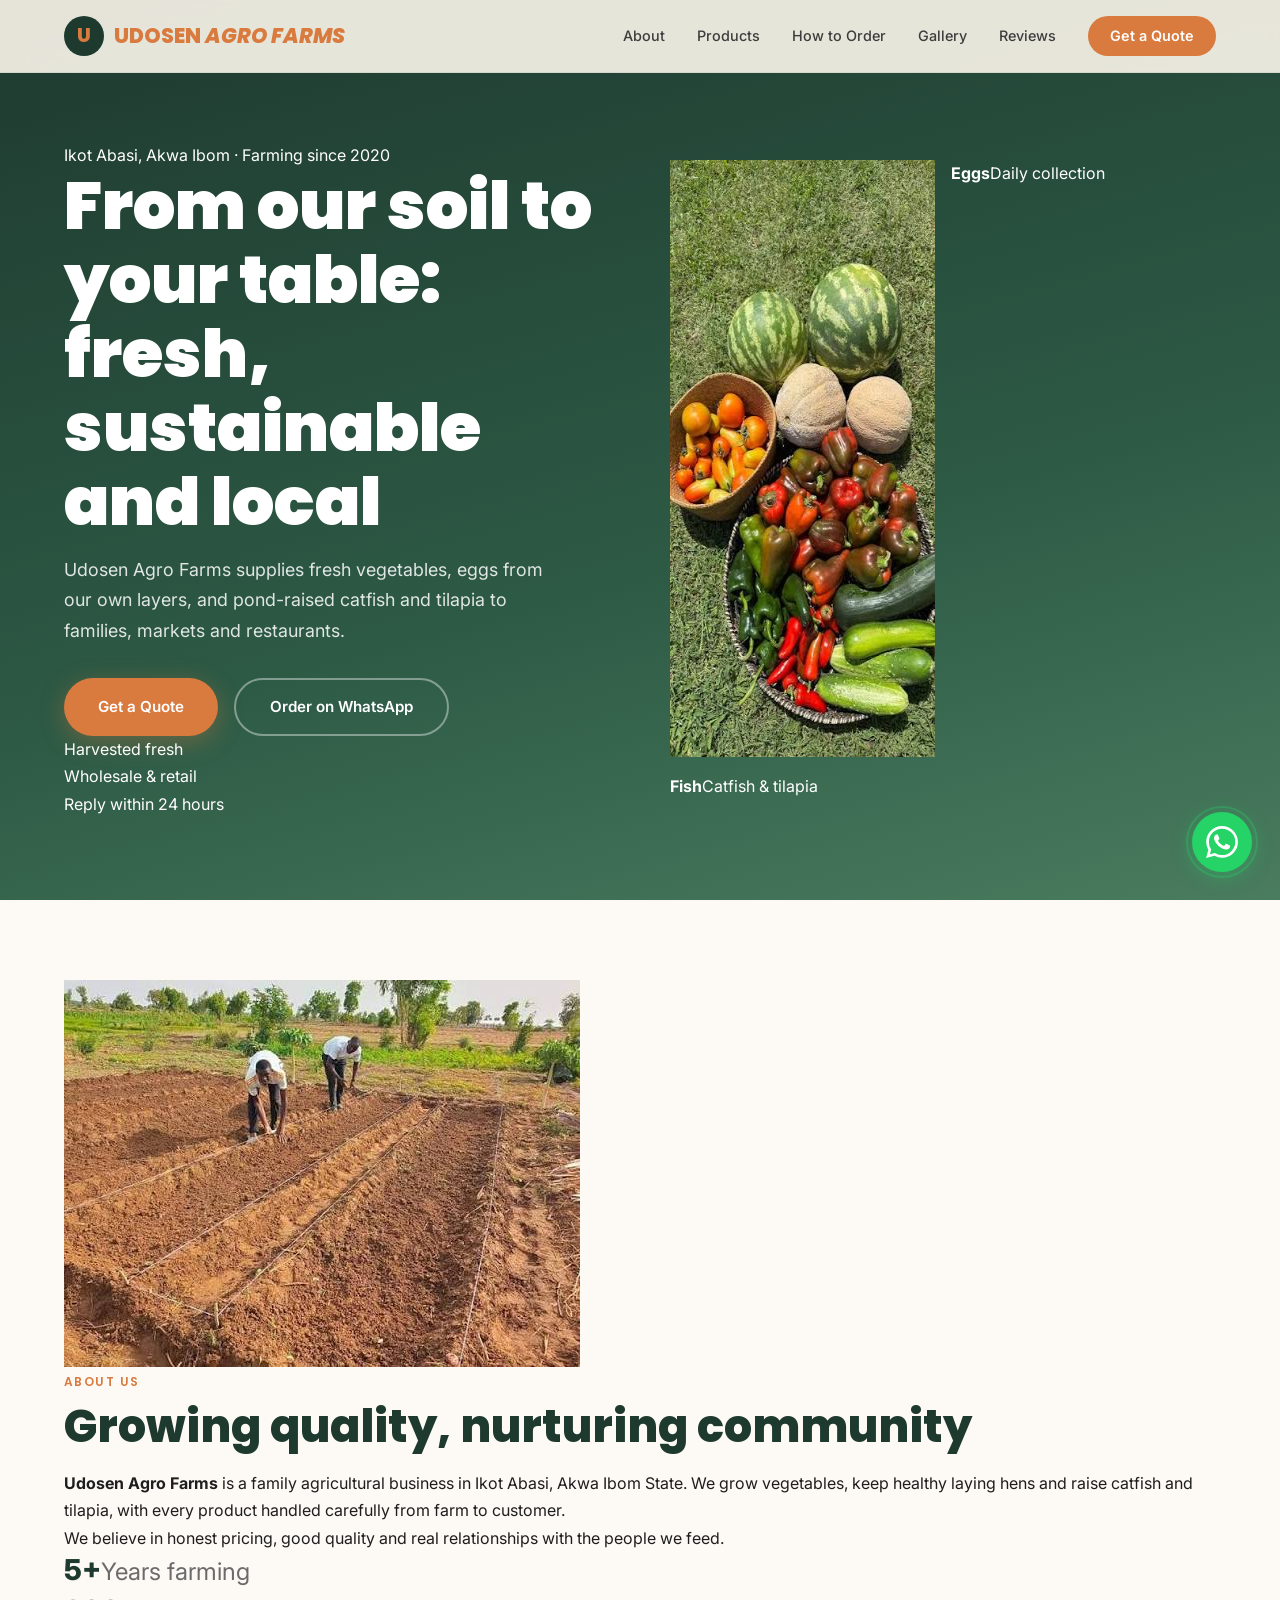
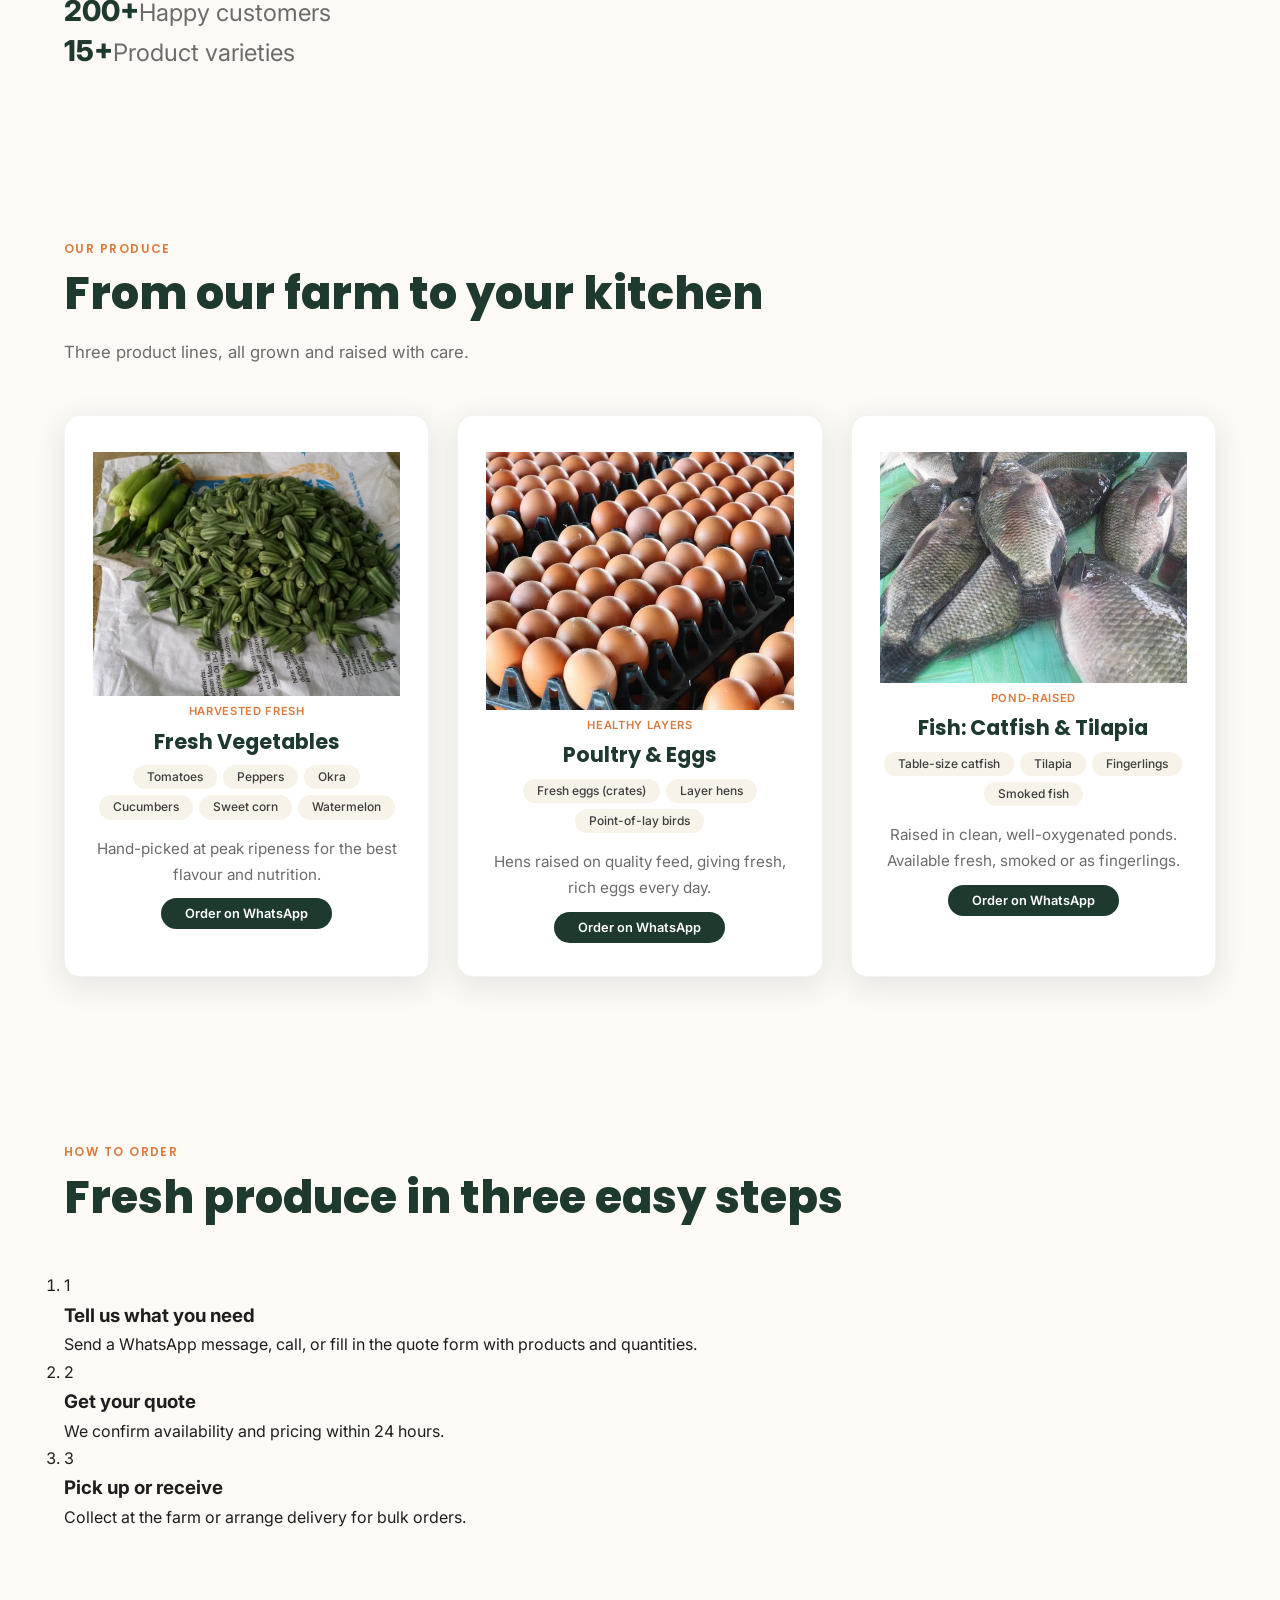
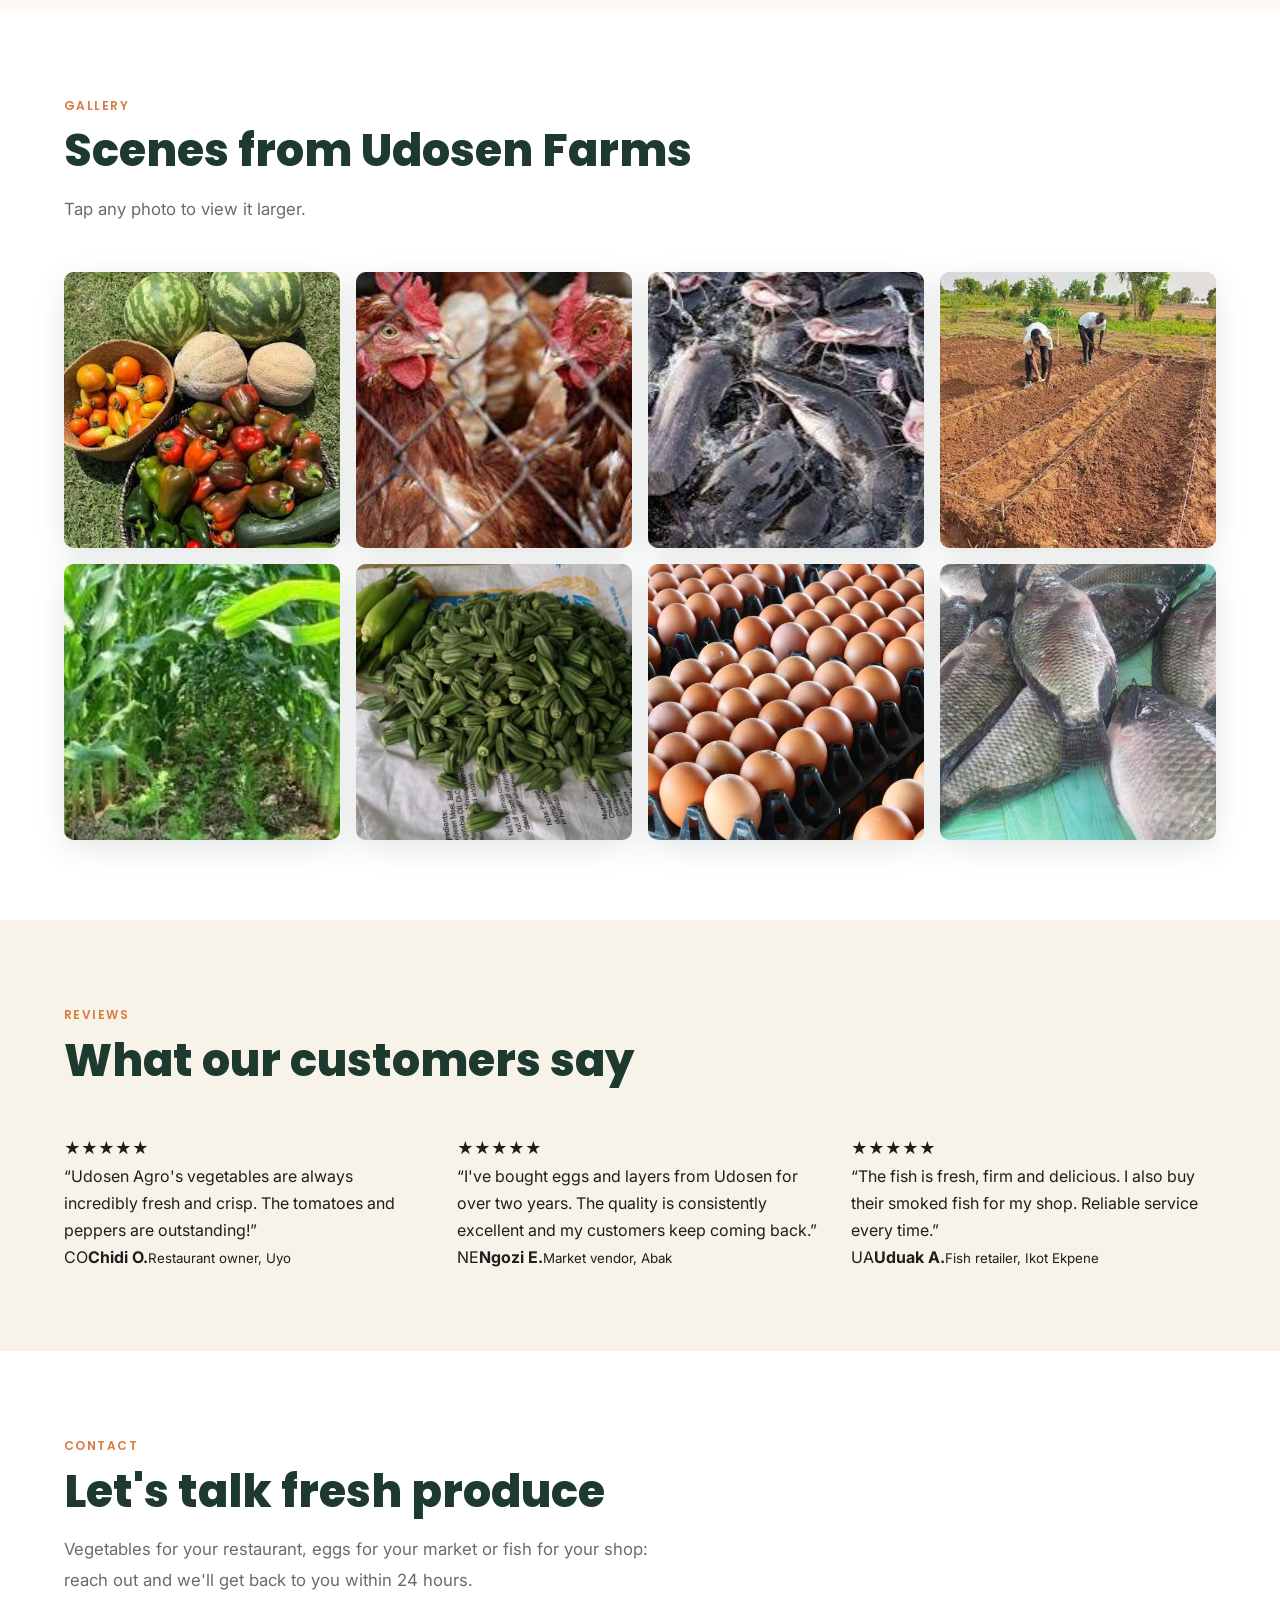
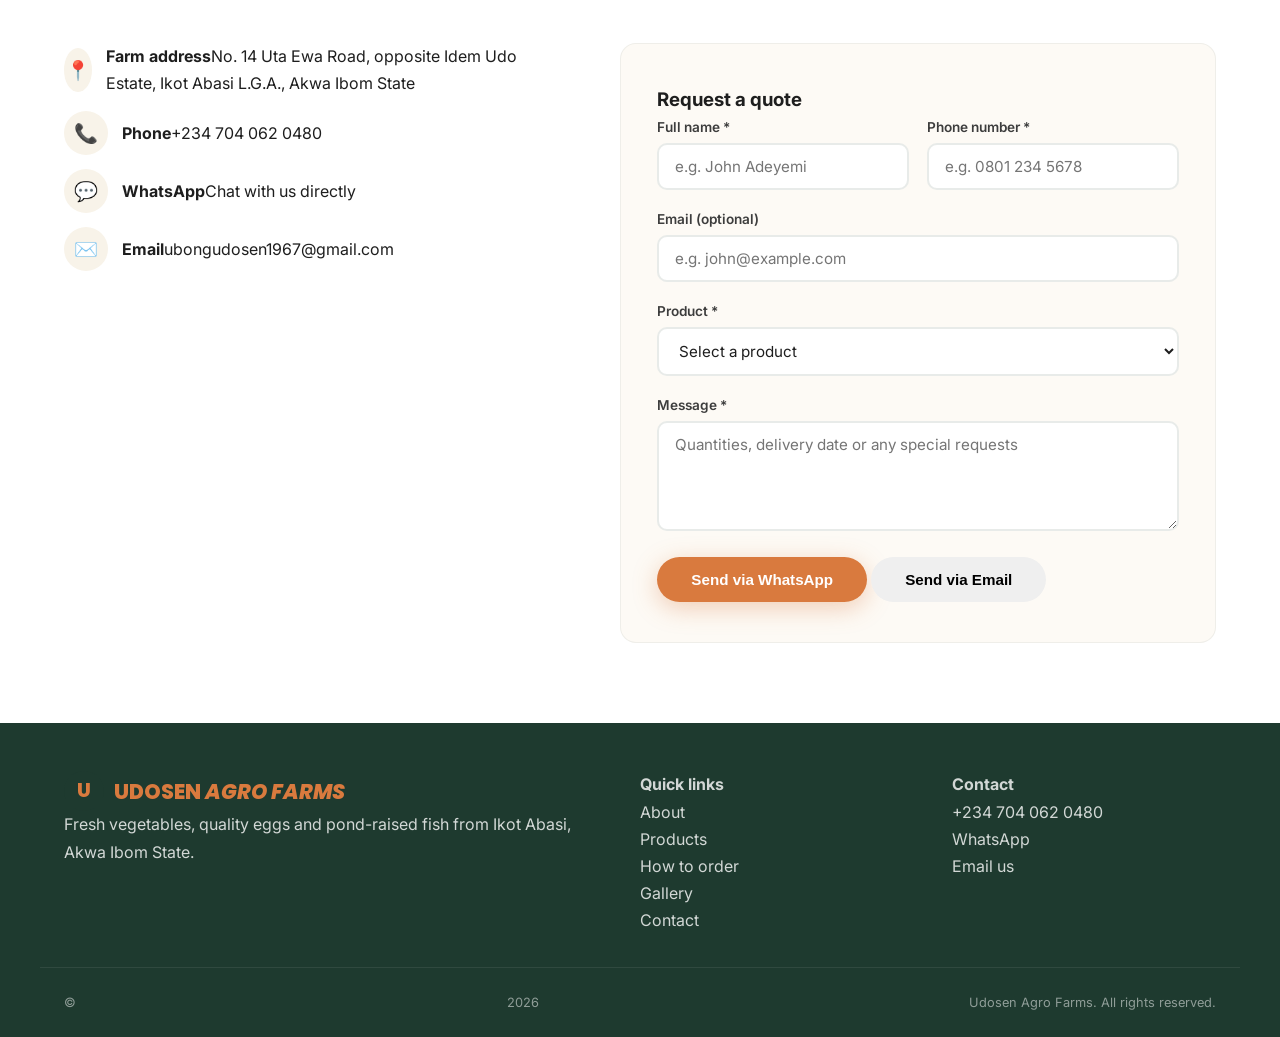
==== commit 628e07b9: "Professional responsive redesign: index.html" ====
--- a/index.html
+++ b/index.html
@@ -1,676 +1,309 @@
 <!DOCTYPE html>
 <html lang="en">
 <head>
-    <meta name="viewport" content="width=device-width, initial-scale=1.0">
-    <meta charset="UTF-8" />
-    <meta name="viewport" content="width=device-width, initial-scale=1.0" />
-    <title>UDOSEN AGRO FARMS – Fresh Vegetables, Poultry &amp; Tilapia</title>
-    <meta name="description" content="UDOSEN AGRO FARMS – sustainable farming of fresh vegetables, poultry layers, and premium tilapia. Order locally grown produce today." />
-
-    <!-- Google Fonts -->
-    <link rel="preconnect" href="https://fonts.googleapis.com" />
-    <link rel="preconnect" href="https://fonts.gstatic.com" crossorigin />
-    <link href="https://fonts.googleapis.com/css2?family=Poppins:wght@400;500;600;700;800;900&family=Inter:wght@400;500;600;700&display=swap" rel="stylesheet" />
-    <link rel="stylesheet" href="style.css" />
-    <style>
-        /* ────────────── CSS Reset & Base ────────────── */
-        
-    </style>
+  <meta charset="UTF-8" />
+  <meta name="viewport" content="width=device-width, initial-scale=1.0" />
+  <title>Udosen Agro Farms | Fresh Vegetables, Eggs &amp; Fish in Akwa Ibom</title>
+  <meta name="description" content="Udosen Agro Farms, Ikot Abasi, Akwa Ibom State: fresh vegetables, layers and eggs, catfish and tilapia for homes, markets and restaurants. Order on WhatsApp." />
+  <meta name="theme-color" content="#1e3a2f" />
+  <meta property="og:title" content="Udosen Agro Farms" />
+  <meta property="og:description" content="Fresh vegetables, eggs and fish from our farm in Ikot Abasi, Akwa Ibom State." />
+  <meta property="og:image" content="https://udosen-farms.vercel.app/freshvegies.jpg" />
+  <meta property="og:type" content="website" />
+  <link rel="icon" href="data:image/svg+xml,<svg xmlns='http://www.w3.org/2000/svg' viewBox='0 0 100 100'><rect width='100' height='100' rx='22' fill='%231e3a2f'/><text x='50' y='68' font-size='56' text-anchor='middle' fill='%23e8955e' font-family='Arial' font-weight='bold'>U</text></svg>" />
+  <link rel="preconnect" href="https://fonts.googleapis.com" />
+  <link rel="preconnect" href="https://fonts.gstatic.com" crossorigin />
+  <link href="https://fonts.googleapis.com/css2?family=Poppins:wght@500;600;700;800&family=Inter:wght@400;500;600&display=swap" rel="stylesheet" />
+  <link rel="stylesheet" href="style.css?v=3" />
 </head>
-
 <body>
 
-    <!-- ─── HEADER ─── -->
-    <header class="site-header" id="header" role="banner">
-        <div class="header-inner">
-            <a href="#home" class="logo" aria-label="UDOSEN AGRO FARMS home">
-                <span class="logo-icon">U</span>
-                🌾UDOSEN<span>AGRO FARMS</span>
+  <!-- HEADER -->
+  <header class="site-header" id="header">
+    <div class="container header-inner">
+      <a href="#home" class="logo" aria-label="Udosen Agro Farms home">
+        <span class="logo-icon">U</span>
+        <span class="logo-text">UDOSEN <em>AGRO FARMS</em></span>
+      </a>
+      <nav class="nav-links" id="siteNav" aria-label="Main navigation">
+        <a href="#about">About</a>
+        <a href="#products">Products</a>
+        <a href="#how">How to Order</a>
+        <a href="#gallery">Gallery</a>
+        <a href="#testimonials">Reviews</a>
+        <a href="#contact" class="nav-cta">Get a Quote</a>
+      </nav>
+      <button class="hamburger" id="hamburger" aria-label="Open menu" aria-expanded="false" aria-controls="siteNav">
+        <span></span><span></span><span></span>
+      </button>
+    </div>
+  </header>
+
+  <main>
+    <!-- HERO -->
+    <section class="hero" id="home">
+      <div class="container hero-grid">
+        <div class="hero-content">
+          <p class="eyebrow">Ikot Abasi, Akwa Ibom &middot; Farming since 2020</p>
+          <h1>From our soil to your table: <span>fresh, sustainable and local</span></h1>
+          <p class="tagline">Udosen Agro Farms supplies fresh vegetables, eggs from our own layers, and pond-raised catfish and tilapia to families, markets and restaurants.</p>
+          <div class="hero-buttons">
+            <a href="#contact" class="btn btn-primary">Get a Quote</a>
+            <a href="https://wa.me/2347040620480?text=Hello%20Udosen%20Agro%20Farms%2C%20I%27d%20like%20to%20place%20an%20order." class="btn btn-outline" target="_blank" rel="noopener">Order on WhatsApp</a>
+          </div>
+          <ul class="hero-points">
+            <li>Harvested fresh</li>
+            <li>Wholesale &amp; retail</li>
+            <li>Reply within 24 hours</li>
+          </ul>
+        </div>
+        <div class="hero-visual">
+          <img src="freshvegies.jpg" alt="Fresh watermelons, peppers, tomatoes and cucumbers from the farm" class="hero-img" width="335" height="597" />
+          <div class="hero-badge hero-badge-1"><strong>Eggs</strong><span>Daily collection</span></div>
+          <div class="hero-badge hero-badge-2"><strong>Fish</strong><span>Catfish &amp; tilapia</span></div>
+        </div>
+      </div>
+    </section>
+
+    <!-- ABOUT -->
+    <section class="section about" id="about">
+      <div class="container about-grid">
+        <div class="about-media reveal">
+          <img src="vegetablebeds.jpg" alt="Our team preparing vegetable beds on the farm" loading="lazy" width="516" height="387" />
+        </div>
+        <div class="about-text reveal">
+          <span class="section-label">About us</span>
+          <h2 class="section-title">Growing quality, nurturing community</h2>
+          <p><strong>Udosen Agro Farms</strong> is a family agricultural business in Ikot Abasi, Akwa Ibom State. We grow vegetables, keep healthy laying hens and raise catfish and tilapia, with every product handled carefully from farm to customer.</p>
+          <p>We believe in honest pricing, good quality and real relationships with the people we feed.</p>
+          <div class="stats">
+            <div class="stat"><span class="stat-number">5+</span><span class="stat-label">Years farming</span></div>
+            <div class="stat"><span class="stat-number">200+</span><span class="stat-label">Happy customers</span></div>
+            <div class="stat"><span class="stat-number">15+</span><span class="stat-label">Product varieties</span></div>
+          </div>
+        </div>
+      </div>
+    </section>
+
+    <!-- PRODUCTS -->
+    <section class="section products" id="products">
+      <div class="container">
+        <div class="section-header">
+          <span class="section-label">Our produce</span>
+          <h2 class="section-title">From our farm to your kitchen</h2>
+          <p class="section-subtitle">Three product lines, all grown and raised with care.</p>
+        </div>
+        <div class="products-grid">
+          <article class="product-card reveal">
+            <img src="okro.jpg" alt="Freshly harvested okra" loading="lazy" />
+            <div class="product-body">
+              <span class="product-tag">Harvested fresh</span>
+              <h3>Fresh Vegetables</h3>
+              <ul class="product-list"><li>Tomatoes</li><li>Peppers</li><li>Okra</li><li>Cucumbers</li><li>Sweet corn</li><li>Watermelon</li></ul>
+              <p>Hand-picked at peak ripeness for the best flavour and nutrition.</p>
+              <a class="btn-small" target="_blank" rel="noopener" href="https://wa.me/2347040620480?text=Hello%20Udosen%20Agro%20Farms%2C%20I%27d%20like%20to%20order%20fresh%20vegetables.">Order on WhatsApp</a>
+            </div>
+          </article>
+          <article class="product-card reveal">
+            <img src="eggimage.jpg" alt="Crates of fresh eggs" loading="lazy" />
+            <div class="product-body">
+              <span class="product-tag">Healthy layers</span>
+              <h3>Poultry &amp; Eggs</h3>
+              <ul class="product-list"><li>Fresh eggs (crates)</li><li>Layer hens</li><li>Point-of-lay birds</li></ul>
+              <p>Hens raised on quality feed, giving fresh, rich eggs every day.</p>
+              <a class="btn-small" target="_blank" rel="noopener" href="https://wa.me/2347040620480?text=Hello%20Udosen%20Agro%20Farms%2C%20I%27d%20like%20to%20order%20eggs%20or%20poultry.">Order on WhatsApp</a>
+            </div>
+          </article>
+          <article class="product-card reveal">
+            <img src="tilapiafish.jpg" alt="Fresh tilapia from our ponds" loading="lazy" />
+            <div class="product-body">
+              <span class="product-tag">Pond-raised</span>
+              <h3>Fish: Catfish &amp; Tilapia</h3>
+              <ul class="product-list"><li>Table-size catfish</li><li>Tilapia</li><li>Fingerlings</li><li>Smoked fish</li></ul>
+              <p>Raised in clean, well-oxygenated ponds. Available fresh, smoked or as fingerlings.</p>
+              <a class="btn-small" target="_blank" rel="noopener" href="https://wa.me/2347040620480?text=Hello%20Udosen%20Agro%20Farms%2C%20I%27d%20like%20to%20order%20fish.">Order on WhatsApp</a>
+            </div>
+          </article>
+        </div>
+      </div>
+    </section>
+
+    <!-- HOW TO ORDER -->
+    <section class="section how" id="how">
+      <div class="container">
+        <div class="section-header">
+          <span class="section-label">How to order</span>
+          <h2 class="section-title">Fresh produce in three easy steps</h2>
+        </div>
+        <ol class="steps">
+          <li class="step reveal"><span class="step-num">1</span><h3>Tell us what you need</h3><p>Send a WhatsApp message, call, or fill in the quote form with products and quantities.</p></li>
+          <li class="step reveal"><span class="step-num">2</span><h3>Get your quote</h3><p>We confirm availability and pricing within 24 hours.</p></li>
+          <li class="step reveal"><span class="step-num">3</span><h3>Pick up or receive</h3><p>Collect at the farm or arrange delivery for bulk orders.</p></li>
+        </ol>
+      </div>
+    </section>
+
+    <!-- GALLERY -->
+    <section class="section gallery" id="gallery">
+      <div class="container">
+        <div class="section-header">
+          <span class="section-label">Gallery</span>
+          <h2 class="section-title">Scenes from Udosen Farms</h2>
+          <p class="section-subtitle">Tap any photo to view it larger.</p>
+        </div>
+        <div class="gallery-grid">
+          <figure class="gallery-item"><img src="freshvegies.jpg" alt="Fresh harvest" loading="lazy" class="gallery-img" /><figcaption>Fresh harvest</figcaption></figure>
+          <figure class="gallery-item"><img src="CHICKENS_IMAGE.jpg" alt="Our layer hens" loading="lazy" class="gallery-img" /><figcaption>Layer hens</figcaption></figure>
+          <figure class="gallery-item"><img src="imagescrop-fish.jpg" alt="Catfish pond" loading="lazy" class="gallery-img" /><figcaption>Catfish pond</figcaption></figure>
+          <figure class="gallery-item"><img src="vegetablebeds.jpg" alt="Preparing vegetable beds" loading="lazy" class="gallery-img" /><figcaption>Preparing vegetable beds</figcaption></figure>
+          <figure class="gallery-item"><img src="maize.jpg" alt="Maize field" loading="lazy" class="gallery-img" /><figcaption>Maize field</figcaption></figure>
+          <figure class="gallery-item"><img src="okro.jpg" alt="Fresh okra" loading="lazy" class="gallery-img" /><figcaption>Fresh okra</figcaption></figure>
+          <figure class="gallery-item"><img src="eggimage.jpg" alt="Egg collection" loading="lazy" class="gallery-img" /><figcaption>Egg collection</figcaption></figure>
+          <figure class="gallery-item"><img src="tilapiafish.jpg" alt="Fresh tilapia" loading="lazy" class="gallery-img" /><figcaption>Fresh tilapia</figcaption></figure>
+        </div>
+      </div>
+    </section>
+
+    <!-- TESTIMONIALS -->
+    <section class="section testimonials" id="testimonials">
+      <div class="container">
+        <div class="section-header">
+          <span class="section-label">Reviews</span>
+          <h2 class="section-title">What our customers say</h2>
+        </div>
+        <div class="testimonials-grid">
+          <figure class="testimonial reveal">
+            <div class="stars" aria-label="5 out of 5 stars">★★★★★</div>
+            <blockquote>“Udosen Agro's vegetables are always incredibly fresh and crisp. The tomatoes and peppers are outstanding!”</blockquote>
+            <figcaption><span class="avatar">CO</span><span><strong>Chidi O.</strong><small>Restaurant owner, Uyo</small></span></figcaption>
+          </figure>
+          <figure class="testimonial reveal">
+            <div class="stars" aria-label="5 out of 5 stars">★★★★★</div>
+            <blockquote>“I've bought eggs and layers from Udosen for over two years. The quality is consistently excellent and my customers keep coming back.”</blockquote>
+            <figcaption><span class="avatar">NE</span><span><strong>Ngozi E.</strong><small>Market vendor, Abak</small></span></figcaption>
+          </figure>
+          <figure class="testimonial reveal">
+            <div class="stars" aria-label="5 out of 5 stars">★★★★★</div>
+            <blockquote>“The fish is fresh, firm and delicious. I also buy their smoked fish for my shop. Reliable service every time.”</blockquote>
+            <figcaption><span class="avatar">UA</span><span><strong>Uduak A.</strong><small>Fish retailer, Ikot Ekpene</small></span></figcaption>
+          </figure>
+        </div>
+      </div>
+    </section>
+
+    <!-- CONTACT -->
+    <section class="section contact" id="contact">
+      <div class="container">
+        <div class="section-header">
+          <span class="section-label">Contact</span>
+          <h2 class="section-title">Let's talk fresh produce</h2>
+          <p class="section-subtitle">Vegetables for your restaurant, eggs for your market or fish for your shop: reach out and we'll get back to you within 24 hours.</p>
+        </div>
+        <div class="contact-grid">
+          <div class="contact-info">
+            <a class="contact-detail" href="https://www.google.com/maps/search/?api=1&amp;query=Uta%20Ewa%20Road%2C%20Ikot%20Abasi%2C%20Akwa%20Ibom%20State" target="_blank" rel="noopener">
+              <span class="icon-circle" aria-hidden="true">📍</span>
+              <span><strong>Farm address</strong>No. 14 Uta Ewa Road, opposite Idem Udo Estate, Ikot Abasi L.G.A., Akwa Ibom State</span>
             </a>
-
-            <nav class="nav-links" aria-label="Main navigation">
-                <a href="#about">About</a>
-                <a href="#products">Products</a>
-                <a href="#gallery">Gallery</a>
-                <a href="#testimonials">Testimonials</a>
-                <a href="#contact" class="nav-cta">Get a Quote</a>
-            </nav>
-
-            <button class="hamburger" id="hamburger" aria-label="Toggle menu" aria-expanded="false">
-                <span></span>
-                <span></span>
-                <span></span>
-            </button>
-        </div>
-    </header>
-
-    <!-- ─── MOBILE NAV ─── -->
-    <nav class="mobile-nav" id="mobileNav" aria-label="Mobile navigation">
-        <a href="#about" class="mobile-link">About</a>
-        <a href="#products" class="mobile-link">Products</a>
-        <a href="#gallery" class="mobile-link">Gallery</a>
-        <a href="#testimonials" class="mobile-link">Testimonials</a>
-        <a href="#contact" class="mobile-cta">Get a Quote</a>
-    </nav>
-
-    <!-- ─── FLOATING WHATSAPP ─── -->
-    <a href="https://wa.me/2347040620480?text=Hello%20UDOSEN%20AGRO%20FARMS%2C%20I'd%20like%20to%20make%20an%20inquiry."
-    class="wa-float"
-    target="_blank"
-    rel="noopener noreferrer"
-    aria-label="Chat on WhatsApp">
-    <svg viewBox="0 0 24 24">
-        <path d="M17.472 14.382c-.297-.149-1.758-.867-2.03-.967-.273-.099-.471-.148-.67.15-.197.297-.767.966-.94 1.164-.173.199-.347.223-.644.075-.297-.15-1.255-.463-2.39-1.475-.883-.788-1.48-1.761-1.653-2.059-.173-.297-.018-.458.13-.606.134-.133.298-.347.446-.52.149-.174.198-.298.298-.497.099-.198.05-.371-.025-.52-.075-.149-.669-1.612-.916-2.207-.242-.579-.487-.5-.669-.51-.173-.008-.371-.01-.57-.01-.198 0-.52.074-.792.372-.272.297-1.04 1.016-1.04 2.479 0 1.462 1.065 2.875 1.213 3.074.149.198 2.096 3.2 5.077 4.487.709.306 1.262.489 1.694.625.712.227 1.36.195 1.871.118.571-.085 1.758-.719 2.006-1.413.248-.694.248-1.289.173-1.413-.074-.124-.272-.198-.57-.347m-5.421 7.403h-.004a9.87 9.87 0 01-5.031-1.378l-.361-.214-3.741.982.998-3.648-.235-.374a9.86 9.86 0 01-1.51-5.26c.001-5.45 4.436-9.884 9.888-9.884 2.64 0 5.122 1.03 6.988 2.898a9.825 9.825 0 012.893 6.994c-.003 5.45-4.437 9.884-9.885 9.884m8.413-18.297A11.815 11.815 0 0012.05 0C5.495 0 .16 5.335.157 11.892c0 2.096.547 4.142 1.588 5.945L.057 24l6.305-1.654a11.882 11.882 0 005.683 1.448h.005c6.554 0 11.89-5.335 11.893-11.893a11.821 11.821 0 00-3.48-8.413z"/>
-    </svg>
-</a>
-
-<!-- ─── HERO ─── -->
-<section class="hero" id="home" aria-labelledby="hero-title">
-    
-    <!-- ADDED: Moving Chicken Layers & Watermark -->
-    <div class="watermark"></div>
-    <div class="chicken-bg layer-1"></div>
-    <div class="chicken-bg layer-2"></div>
-    <div class="chicken-bg layer-3"></div>
-
-    <div class="hero-shape"></div>
-    
-    <div class="container">
-        <div class="hero-grid">
-            <div class="hero-content">
-                <p class="section-label" style="color: var(--terracotta-light);">Your trusted farm since 2020</p>
-                <h1 id="hero-title">
-                    From our soil to your table – <br />
-                    <span class="highlight">fresh, sustainable &amp; local</span>
-                </h1>
-                <p class="tagline">
-                    UDOSEN AGRO FARMS delivers premium vegetables, fresh eggs from our layers,
-                    and farm‑raised tilapia directly to restaurants, markets, and families in our community.
-                </p>
-                <div class="hero-buttons">
-                    <a href="#contact" class="btn btn-primary">
-                        <svg viewBox="0 0 24 24"><path d="M5 12h14M12 5l7 7-7 7"/></svg>
-                        Get a Quote
-                    </a>
-                    <a href="#products" class="btn btn-outline">Explore Products</a>
+            <a class="contact-detail" href="tel:+2347040620480">
+              <span class="icon-circle" aria-hidden="true">📞</span>
+              <span><strong>Phone</strong>+234 704 062 0480</span>
+            </a>
+            <a class="contact-detail" href="https://wa.me/2347040620480" target="_blank" rel="noopener">
+              <span class="icon-circle" aria-hidden="true">💬</span>
+              <span><strong>WhatsApp</strong>Chat with us directly</span>
+            </a>
+            <a class="contact-detail" href="mailto:ubongudosen1967@gmail.com">
+              <span class="icon-circle" aria-hidden="true">✉️</span>
+              <span><strong>Email</strong>ubongudosen1967@gmail.com</span>
+            </a>
+          </div>
+
+          <div class="contact-form">
+            <h3>Request a quote</h3>
+            <form id="inquiryForm" novalidate>
+              <div class="form-row">
+                <div class="form-group">
+                  <label for="fullName">Full name *</label>
+                  <input type="text" id="fullName" autocomplete="name" placeholder="e.g. John Adeyemi" required />
+                  <small class="error-message">Please enter your full name.</small>
                 </div>
-            </div>
-
-            <div class="hero-visual">
-                <div class="hero-card">
-                    <span class="emoji">🌽</span>
-                    <h4>Vegetables</h4>
-                    <p>Fresh &amp; nutritious</p>
+                <div class="form-group">
+                  <label for="phone">Phone number *</label>
+                  <input type="tel" id="phone" autocomplete="tel" placeholder="e.g. 0801 234 5678" required />
+                  <small class="error-message">Please enter your phone number.</small>
                 </div>
-                <div class="hero-card">
-                    <span class="emoji">🥚</span>
-                    <h4>Poultry</h4>
-                    <p>Layers &amp; eggs</p>
-                </div>
-                <div class="hero-card">
-                    <span class="emoji">🐟</span>
-                    <h4>Catfish</h4>
-                    <p>Tilapia &amp; table‑sized</p>
-                </div>
-                <div class="hero-card">
-                    <span class="emoji">🌱</span>
-                    <h4>Sustainable</h4>
-                    <p>Eco‑friendly practices</p>
-                </div>
-                <div class="hero-card hero-card-wide">
-                    <span class="emoji">📦</span>
-                    <div>
-                        <h4>Wholesale &amp; Retail</h4>
-                        <p>Serving restaurants, markets &amp; families</p>
-                    </div>
-                </div>
-            </div>
-        </div>
+              </div>
+              <div class="form-group">
+                <label for="email">Email (optional)</label>
+                <input type="email" id="email" autocomplete="email" placeholder="e.g. john@example.com" />
+                <small class="error-message">Please enter a valid email address.</small>
+              </div>
+              <div class="form-group">
+                <label for="productInterest">Product *</label>
+                <select id="productInterest" required>
+                  <option value="">Select a product</option>
+                  <option>Vegetables</option>
+                  <option>Eggs / Poultry</option>
+                  <option>Fish (Catfish / Tilapia)</option>
+                  <option>Mixed order</option>
+                </select>
+                <small class="error-message">Please select a product.</small>
+              </div>
+              <div class="form-group">
+                <label for="message">Message *</label>
+                <textarea id="message" rows="4" placeholder="Quantities, delivery date or any special requests" required></textarea>
+                <small class="error-message">Please enter your message.</small>
+              </div>
+              <div class="form-actions">
+                <button type="submit" class="btn btn-primary" data-send="whatsapp">Send via WhatsApp</button>
+                <button type="submit" class="btn btn-ghost" data-send="email">Send via Email</button>
+              </div>
+              <p class="form-success" id="formSuccess" role="status"></p>
+            </form>
+          </div>
+        </div>
+      </div>
+    </section>
+  </main>
+
+  <!-- FOOTER -->
+  <footer class="site-footer">
+    <div class="container footer-grid">
+      <div>
+        <a href="#home" class="logo logo-light"><span class="logo-icon">U</span><span class="logo-text">UDOSEN <em>AGRO FARMS</em></span></a>
+        <p>Fresh vegetables, quality eggs and pond-raised fish from Ikot Abasi, Akwa Ibom State.</p>
+      </div>
+      <div>
+        <h4>Quick links</h4>
+        <ul><li><a href="#about">About</a></li><li><a href="#products">Products</a></li><li><a href="#how">How to order</a></li><li><a href="#gallery">Gallery</a></li><li><a href="#contact">Contact</a></li></ul>
+      </div>
+      <div>
+        <h4>Contact</h4>
+        <ul><li><a href="tel:+2347040620480">+234 704 062 0480</a></li><li><a href="https://wa.me/2347040620480" target="_blank" rel="noopener">WhatsApp</a></li><li><a href="mailto:ubongudosen1967@gmail.com">Email us</a></li></ul>
+      </div>
     </div>
-</section>
-
-<!-- ─── ABOUT ─── -->
-<!-- ─── ABOUT ─── -->
-<section class="about" id="about" aria-labelledby="about-title">
-    <div class="container">
-        <div class="about-grid">
-            <div class="about-image" aria-label="UDOSEN AGRO FARMS field">
-                <span>🌾 UDOSEN AGRO FARMS</span>
-            </div>
-            <div class="about-text">
-                <span class="section-label">About us</span>
-                <h2 class="section-title" id="about-title">Growing quality, nurturing community</h2>
-                <p>
-                    <strong>UDOSEN AGRO FARMS</strong> is a premier agricultural enterprise dedicated to bringing the freshest, most nutritious farm produce directly to your table. With a deep passion for sustainable farming, we cultivate high-quality vegetables, raise healthy poultry layers, and farm premium Tilapia, ensuring every product meets the highest standards of excellence.
-                </p>
-                <p>
-                    We are committed to feeding our community with food grown with integrity. From our family to yours, we believe in transparency, quality, and a genuine connection to the land.
-                </p>
-
-                <!-- ─── STATS CARDS ─── -->
-                <div class="about-stats">
-                    <div class="stat-card">
-                        <div class="stat-icon">🌱</div>
-                        <div class="stat-number">5+</div>
-                        <div class="stat-label">Years of farming</div>
-                    </div>
-                    <div class="stat-card">
-                        <div class="stat-icon">👨‍🌾</div>
-                        <div class="stat-number">200+</div>
-                        <div class="stat-label">Happy customers</div>
-                    </div>
-                    <div class="stat-card">
-                        <div class="stat-icon">🌿</div>
-                        <div class="stat-number">15+</div>
-                        <div class="stat-label">Product varieties</div>
-                    </div>
-                </div>
-            </div>
-        </div>
-    </div>
-</section>
-<!-- ─── PRODUCTS ─── -->
-<section class="products" id="products" aria-labelledby="products-title">
-    <div class="container">
-        <div class="section-header center">
-            <span class="section-label">Our produce</span>
-            <h2 class="section-title" id="products-title">From our farm to your kitchen</h2>
-            <p class="section-subtitle">
-                We grow a wide range of premium products, all managed with care and sustainable practices.
-            </p>
-        </div>
-
-        <div class="products-grid">
-            <!-- Vegetables -->
-            <div class="product-card reveal reveal-delay-1">
-                <div class="product-icon">🌽</div>
-                <h3>Fresh Vegetables</h3>
-                <span class="product-tag">Harvested daily</span>
-                <ul class="product-list">
-                    <li>Tomatoes</li>
-                    <li>Peppers</li>
-                    <li>Cucumbers</li>
-                    <li>Sweet Corn</li>
-                    <li>Watermelon</li>
-                </ul>
-                <p>Pesticide‑free, hand‑picked at peak ripeness for maximum flavour and nutrition.</p>
-                <button class="btn-small" onclick="document.getElementById('contact').scrollIntoView({behavior:'smooth'})">Order Now</button>
-            </div>
-
-            <!-- Poultry -->
-            <div class="product-card reveal reveal-delay-2">
-                <div class="product-icon">🥚</div>
-                <h3>Poultry (Layers)</h3>
-                <span class="product-tag">Free‑range &amp; healthy</span>
-                <ul class="product-list">
-                    <li>Layer Hens</li>
-                    <li>Fresh Eggs</li>
-                    <li>Point of Lay</li>
-                </ul>
-                <p>Raised on natural feed with access to outdoor spaces. Premium quality eggs rich in flavour.</p>
-                <button class="btn-small" onclick="document.getElementById('contact').scrollIntoView({behavior:'smooth'})">Order Now</button>
-            </div>
-
-            <!-- Catfish -->
-            <div class="product-card reveal reveal-delay-3">
-                <div class="product-icon">🐟</div>
-                <h3>Fish (Catfish,Tilapia)</h3>
-                <span class="product-tag">Farm‑fresh &amp; table‑sized</span>
-                <ul class="product-list">
-                    <li>Tilapia (Table‑sized)</li>
-                    <li>Fingerlings</li>
-                    <li>Smoked Tilapia</li>
-                </ul>
-                <p>Raised in clean, well‑oxygenated ponds. Available fresh, smoked, or as live fingerlings.</p>
-                <button class="btn-small" onclick="document.getElementById('contact').scrollIntoView({behavior:'smooth'})">Order Now</button>
-            </div>
-        </div>
-    </div>
-</section>
-
-<!-- ─── GALLERY ─── -->
-<section class="gallery" id="gallery" aria-labelledby="gallery-title">
-    <div class="container">
-        <div class="section-header center">
-            <span class="section-label">GALLERY</span>
-            <h2 class="section-title" id="gallery-title">Scenes from UDOSEN Farms</h2>
-            <p class="section-subtitle">A glimpse into our farm, our produce, and our passion.</p>
-        </div>
-        <div class="gallery-grid">
-            <div class="gallery-item">
-            <img src="freshvegies.jpg" alt="Fresh harvest" class="gallery-img" loading="lazy">
-            <div class="gallery-overlay"><span>Fresh harvest</span></div>
-            </div>
-            <div class="gallery-item">
-            <img src="CHICKENS_IMAGE.jpg" alt="Layer poultry" class="gallery-img" loading="lazy">
-            <div class="gallery-overlay"><span>Layer poultry</span></div>
-            </div>
-            <div class="gallery-item">
-            <img src="imagescrop-fish.jpg" alt="Tilapia pond" class="gallery-img" loading="lazy">
-            <div class="gallery-overlay"><span>Tilapia pond</span></div>
-            </div>
-            <div class="gallery-item">
-            <img src="vegetablebeds.jpg" alt="Vegetable beds" class="gallery-img" loading="lazy">
-            <div class="gallery-overlay"><span>Vegetable beds</span></div>
-            </div>
-            <div class="gallery-item">
-            <img src="maize.jpg" alt="Farm landscape" class="gallery-img" loading="lazy">
-            <div class="gallery-overlay"><span>Farm landscape</span></div>
-            </div>
-            <div class="gallery-item">
-            <img src="okro.jpg" alt="Organic greens" class="gallery-img" loading="lazy">
-            <div class="gallery-overlay"><span>Organic greens</span></div>
-            </div>
-            <div class="gallery-item">
-            <img src="eggimage.jpg" alt="Egg collection" class="gallery-img" loading="lazy">
-            <div class="gallery-overlay"><span>Egg collection</span></div>
-            </div>
-            <div class="gallery-item">
-            <img src="tilapiafish.jpg" alt="Smoked tilapia" class="gallery-img" loading="lazy">
-            <div class="gallery-overlay"><span>Smoked tilapia</span></div>
-            </div>
-        </div>
-    </div>
-</section>
-
-<!-- ─── TESTIMONIALS ─── -->
-<section class="testimonials" id="testimonials" aria-labelledby="testimonials-title">
-    <div class="container">
-        <div class="section-header center">
-            <span class="section-label">TESTIMONIALS</span>
-            <h2 class="section-title" id="testimonials-title">What our customers say</h2>
-            <p class="section-subtitle">Real feedback from people who trust UDOSEN AGRO FARMS.</p>
-        </div>
-
-        <div class="testimonials-grid">
-            <div class="testimonial-card reveal reveal-delay-1">
-                <div class="stars">★★★★★</div>
-                <blockquote>
-                    “UDOSEN AGRO's vegetables are always incredibly fresh and crisp. My restaurant's salads and dishes have never looked better. The tomatoes and peppers are outstanding!”
-                </blockquote>
-                <div class="author">
-                    <div class="author-avatar">CO</div>
-                    <div class="author-info">
-                        <strong>Chidi O.</strong>
-                        <span>Restaurant Owner, Uyo</span>
-                    </div>
-                </div>
-            </div>
-
-            <div class="testimonial-card reveal reveal-delay-2">
-                <div class="stars">★★★★★</div>
-                <blockquote>
-                    “I've been buying eggs and layers from UDOSEN for over two years. The quality is consistently excellent, and my customers keep coming back for more. Highly reliable!”
-                </blockquote>
-                <div class="author">
-                    <div class="author-avatar">NE</div>
-                    <div class="author-info">
-                        <strong>Ngozi E.</strong>
-                        <span>Market Vendor, Abak</span>
-                    </div>
-                </div>
-            </div>
-
-            <div class="testimonial-card reveal reveal-delay-3">
-                <div class="stars">★★★★★</div>
-                <blockquote>
-                    “The tilapia from UDOSEN AGRO FARMS is exceptional – fresh, firm, and delicious. I also buy their smoked fish for my shop. Reliable delivery and great service every time.”
-                </blockquote>
-                <div class="author">
-                    <div class="author-avatar">UA</div>
-                    <div class="author-info">
-                        <strong>Uduak A.</strong>
-                        <span>Fish Retailer, Ikot Ekpene</span>
-                    </div>
-                </div>
-            </div>
-        </div>
-    </div>
-</section>
-
-<!-- ─── CONTACT ─── -->
-<section class="contact" id="contact" aria-labelledby="contact-title">
-    <!-- ADD THIS LINE -->
-    <div class="contact-watermark"></div>
-    
-    <div class="container">
-        <!-- The rest of your contact section content... -->
-    <div class="container">
-        <div class="section-header">
-            <span class="section-label">Contact</span>
-            <h2 class="section-title" id="contact-title">Let’s talk fresh produce</h2>
-            <p class="section-subtitle">
-                Whether you need vegetables for your restaurant, eggs for your market, or
-                tilapia for your shop – we’re here to help. Reach out and we’ll get back to you.
-            </p>
-        </div>
-
-        <div class="contact-grid">
-            <!-- Contact Info -->
-            <div class="contact-info">
-                <h3>Get in touch</h3>
-                <p>
-                    Visit us at the farm, give us a call, or send a message through the form.
-                    We respond within 24 hours.
-                </p>
-
-                <div class="contact-detail">
-                    <div class="icon-circle">📍</div>
-                    <div>
-                        <strong>Farm Address</strong>
-                        <span>No. 14 UTA EWA ROAD, opposite idem udo estate,Ikot Abasi L.G.A, Akwa Ibom State.</span>
-                    </div>
-                </div>
-
-                <div class="contact-detail">
-                    <div class="icon-circle">📞</div>
-                    <div>
-                        <strong>Phone</strong>
-                        <span>+234 704 062 0480</span>
-                    </div>
-                </div>
-
-                <div class="contact-detail">
-                    <div class="icon-circle">✉️</div>
-                    <div>
-                        <strong>Email</strong>
-                        <span>ubongudosen1967@gmail.com</span>
-                    </div>
-                </div>
-
-                <div class="contact-social">
-                    <a href="#" aria-label="Facebook" title="Facebook">
-                        <svg viewBox="0 0 24 24"><path d="M24 12.073c0-6.627-5.373-12-12-12s-12 5.373-12 12c0 5.99 4.388 10.954 10.125 11.854v-8.385H7.078v-3.47h3.047V9.43c0-3.007 1.792-4.669 4.533-4.669 1.312 0 2.686.235 2.686.235v2.953H15.83c-1.491 0-1.956.925-1.956 1.874v2.25h3.328l-.532 3.47h-2.796v8.385C19.612 23.027 24 18.062 24 12.073z"/></svg>
-                    </a>
-                    <a href="#" aria-label="Instagram" title="Instagram">
-                        <svg viewBox="0 0 24 24"><path d="M12 2.163c3.204 0 3.584.012 4.85.07 3.252.148 4.771 1.691 4.919 4.919.058 1.265.069 1.645.069 4.849 0 3.205-.012 3.584-.069 4.849-.149 3.225-1.664 4.771-4.919 4.919-1.266.058-1.644.07-4.85.07-3.204 0-3.584-.012-4.849-.07-3.26-.149-4.771-1.699-4.919-4.92-.058-1.265-.07-1.644-.07-4.849 0-3.204.013-3.583.07-4.849.149-3.227 1.664-4.771 4.919-4.919 1.266-.057 1.645-.069 4.849-.069zM12 0C8.741 0 8.333.014 7.053.072 2.695.272.273 2.69.073 7.052.014 8.333 0 8.741 0 12c0 3.259.014 3.668.072 4.948.2 4.358 2.618 6.78 6.98 6.98C8.333 23.986 8.741 24 12 24c3.259 0 3.668-.014 4.948-.072 4.354-.2 6.782-2.618 6.979-6.98.059-1.28.073-1.689.073-4.948 0-3.259-.014-3.667-.072-4.947-.196-4.354-2.617-6.78-6.979-6.98C15.668.014 15.259 0 12 0zm0 5.838a6.162 6.162 0 100 12.324 6.162 6.162 0 000-12.324zM12 16a4 4 0 110-8 4 4 0 010 8zm6.406-11.845a1.44 1.44 0 100 2.881 1.44 1.44 0 000-2.881z"/></svg>
-                    </a>
-                    <a href="https://wa.me/2347040620480?text=Hello%20UDOSEN%20AGRO%20FARMS" aria-label="WhatsApp" title="WhatsApp">
-                        <svg viewBox="0 0 24 24"><path d="M17.472 14.382c-.297-.149-1.758-.867-2.03-.967-.273-.099-.471-.148-.67.15-.197.297-.767.966-.94 1.164-.173.199-.347.223-.644.075-.297-.15-1.255-.463-2.39-1.475-.883-.788-1.48-1.761-1.653-2.059-.173-.297-.018-.458.13-.606.134-.133.298-.347.446-.52.149-.174.198-.298.298-.497.099-.198.05-.371-.025-.52-.075-.149-.669-1.612-.916-2.207-.242-.579-.487-.5-.669-.51-.173-.008-.371-.01-.57-.01-.198 0-.52.074-.792.372-.272.297-1.04 1.016-1.04 2.479 0 1.462 1.065 2.875 1.213 3.074.149.198 2.096 3.2 5.077 4.487.709.306 1.262.489 1.694.625.712.227 1.36.195 1.871.118.571-.085 1.758-.719 2.006-1.413.248-.694.248-1.289.173-1.413-.074-.124-.272-.198-.57-.347m-5.421 7.403h-.004a9.87 9.87 0 01-5.031-1.378l-.361-.214-3.741.982.998-3.648-.235-.374a9.86 9.86 0 01-1.51-5.26c.001-5.45 4.436-9.884 9.888-9.884 2.64 0 5.122 1.03 6.988 2.898a9.825 9.825 0 012.893 6.994c-.003 5.45-4.437 9.884-9.885 9.884m8.413-18.297A11.815 11.815 0 0012.05 0C5.495 0 .16 5.335.157 11.892c0 2.096.547 4.142 1.588 5.945L.057 24l6.305-1.654a11.882 11.882 0 005.683 1.448h.005c6.554 0 11.89-5.335 11.893-11.893a11.821 11.821 0 00-3.48-8.413z"/></svg>
-                    </a>
-                </div>
-            </div>
-
-            <!-- Form -->
-            <div class="contact-form">
-                <h4>Request a quote</h4>
-                <p class="form-sub">Fill in the form and we’ll respond within 24 hours.</p>
-
-                <form id="inquiryForm" novalidate>
-                    <div class="form-row">
-                        <div class="form-group">
-                            <label for="fullName">Full Name *</label>
-                            <input type="text" id="fullName" placeholder="e.g. John Adeyemi" required />
-                            <div class="error-message">Please enter your full name.</div>
-                        </div>
-                        <div class="form-group">
-                            <label for="email">Email Address *</label>
-                            <input type="email" id="email" placeholder="e.g. john@example.com" required />
-                            <div class="error-message">Please enter a valid email address.</div>
-                        </div>
-                    </div>
-
-                    <div class="form-group">
-                        <label for="phone">Phone Number</label>
-                        <input type="tel" id="phone" placeholder="e.g. 080 1234 5678" />
-                    </div>
-
-                    <div class="form-group">
-                        <label for="productInterest">Product Interest *</label>
-                        <select id="productInterest" required>
-                            <option value="">Select a product category</option>
-                            <option value="Vegetables">Vegetables (Tomatoes, Peppers, Corn, etc.)</option>
-                            <option value="Poultry">Poultry (Layers, Eggs)</option>
-                            <option value="Catfish">Catfish (Tilapia, Table-sized)</option>
-                            <option value="Mixed">Mixed / All products</option>
-                        </select>
-                        <div class="error-message">Please select a product category.</div>
-                    </div>
-
-                    <div class="form-group">
-                        <label for="message">Message *</label>
-                        <textarea id="message" placeholder="Tell us what you need – quantities, delivery dates, or any special requests…" required></textarea>
-                        <div class="error-message">Please enter your message.</div>
-                    </div>
-
-                    <button type="submit" class="btn-submit">Send Quote Request</button>
-
-                    <div class="form-success" id="formSuccess">
-                        ✅ Thank you! Your quote request has been sent. We’ll get back to you within 24 hours.
-                    </div>
-                </form>
-                <p style="font-size: 0.75rem; color: var(--text-light); margin-top: 12px; text-align: center;">
-                    By submitting this form, your email client will open to send us your inquiry.
-                </p>
-            </div>
-        </div>
-    </div>
-</section>
-
-<!-- ─── FOOTER ─── -->
-<footer class="site-footer" role="contentinfo">
-    <div class="container">
-        <div class="footer-grid">
-            <div class="footer-brand">
-                <div class="logo">
-                    <span class="logo-icon">U</span>
-                    UDOSEN<span>AGRO FARMS</span>
-                </div>
-                <p>
-                    Sustainable farming of fresh vegetables, quality layers &amp; eggs, and
-                    premium tilapia. Serving our community with integrity.
-                </p>
-            </div>
-
-            <div class="footer-col">
-                <h4>Quick Links</h4>
-                <ul>
-                    <li><a href="#about">About Us</a></li>
-                    <li><a href="#products">Our Products</a></li>
-                    <li><a href="#gallery">Gallery</a></li>
-                    <li><a href="#testimonials">Testimonials</a></li>
-                    <li><a href="#contact">Contact</a></li>
-                </ul>
-            </div>
-
-            <div class="footer-col">
-                <h4>Products</h4>
-                <ul>
-                    <li><a href="#products">Fresh Vegetables</a></li>
-                    <li><a href="#products">Poultry (Layers &amp; Eggs)</a></li>
-                    <li><a href="#products">Catfish (Tilapia)</a></li>
-                    <li><a href="#products">Wholesale Orders</a></li>
-                </ul>
-            </div>
-        </div>
-
-        <div class="footer-bottom">
-            <span>&copy; 2025 UDOSEN AGRO FARMS. All rights reserved.</span>
-            <div class="footer-social">
-                <a href="#" aria-label="Facebook" title="Facebook">
-                    <svg viewBox="0 0 24 24"><path d="M24 12.073c0-6.627-5.373-12-12-12s-12 5.373-12 12c0 5.99 4.388 10.954 10.125 11.854v-8.385H7.078v-3.47h3.047V9.43c0-3.007 1.792-4.669 4.533-4.669 1.312 0 2.686.235 2.686.235v2.953H15.83c-1.491 0-1.956.925-1.956 1.874v2.25h3.328l-.532 3.47h-2.796v8.385C19.612 23.027 24 18.062 24 12.073z"/></svg>
-                </a>
-                <a href="https://wa.me/2347040620480" aria-label="WhatsApp" title="WhatsApp">
-                    <svg viewBox="0 0 24 24"><path d="M17.472 14.382c-.297-.149-1.758-.867-2.03-.967-.273-.099-.471-.148-.67.15-.197.297-.767.966-.94 1.164-.173.199-.347.223-.644.075-.297-.15-1.255-.463-2.39-1.475-.883-.788-1.48-1.761-1.653-2.059-.173-.297-.018-.458.13-.606.134-.133.298-.347.446-.52.149-.174.198-.298.298-.497.099-.198.05-.371-.025-.52-.075-.149-.669-1.612-.916-2.207-.242-.579-.487-.5-.669-.51-.173-.008-.371-.01-.57-.01-.198 0-.52.074-.792.372-.272.297-1.04 1.016-1.04 2.479 0 1.462 1.065 2.875 1.213 3.074.149.198 2.096 3.2 5.077 4.487.709.306 1.262.489 1.694.625.712.227 1.36.195 1.871.118.571-.085 1.758-.719 2.006-1.413.248-.694.248-1.289.173-1.413-.074-.124-.272-.198-.57-.347m-5.421 7.403h-.004a9.87 9.87 0 01-5.031-1.378l-.361-.214-3.741.982.998-3.648-.235-.374a9.86 9.86 0 01-1.51-5.26c.001-5.45 4.436-9.884 9.888-9.884 2.64 0 5.122 1.03 6.988 2.898a9.825 9.825 0 012.893 6.994c-.003 5.45-4.437 9.884-9.885 9.884m8.413-18.297A11.815 11.815 0 0012.05 0C5.495 0 .16 5.335.157 11.892c0 2.096.547 4.142 1.588 5.945L.057 24l6.305-1.654a11.882 11.882 0 005.683 1.448h.005c6.554 0 11.89-5.335 11.893-11.893a11.821 11.821 0 00-3.48-8.413z"/></svg>
-                </a>
-            </div>
-        </div>
-    </div>
-</footer>
-
-<!-- ─── BACK TO TOP ─── -->
-<button class="back-top" id="backTop" aria-label="Back to top">
-    <svg viewBox="0 0 24 24"><path d="M12 5l7 7-7 7M5 12h14"/></svg>
-</button>
-
-<!-- ──────────────────────────────────────────── -->
-<!-- JAVASCRIPT -->
-<!-- ──────────────────────────────────────────── -->
-<script>
-    (function() {
-        'use strict';
-
-        // ─── Hamburger ───
-        const hamburger = document.getElementById('hamburger');
-        const mobileNav = document.getElementById('mobileNav');
-
-        function toggleMenu() {
-            const isOpen = hamburger.classList.toggle('active');
-            mobileNav.classList.toggle('open');
-            hamburger.setAttribute('aria-expanded', isOpen);
-            document.body.style.overflow = isOpen ? 'hidden' : '';
-        }
-
-        hamburger.addEventListener('click', toggleMenu);
-
-        document.querySelectorAll('.mobile-link, .mobile-cta').forEach(link => {
-            link.addEventListener('click', () => {
-                hamburger.classList.remove('active');
-                mobileNav.classList.remove('open');
-                hamburger.setAttribute('aria-expanded', 'false');
-                document.body.style.overflow = '';
-            });
-        });
-
-        // ─── Header scroll shadow ───
-        const header = document.getElementById('header');
-        window.addEventListener('scroll', () => {
-            if (window.pageYOffset > 30) {
-                header.classList.add('scrolled');
-            } else {
-                header.classList.remove('scrolled');
-            }
-        }, { passive: true });
-
-        // ─── Back to top ───
-        const backTop = document.getElementById('backTop');
-        window.addEventListener('scroll', () => {
-            if (window.pageYOffset > 500) {
-                backTop.classList.add('visible');
-            } else {
-                backTop.classList.remove('visible');
-            }
-        }, { passive: true });
-
-        backTop.addEventListener('click', () => {
-            window.scrollTo({ top: 0, behavior: 'smooth' });
-        });
-
-        // ─── Scroll reveal ───
-        const revealElements = document.querySelectorAll('.reveal');
-        const revealObserver = new IntersectionObserver((entries) => {
-            entries.forEach(entry => {
-                if (entry.isIntersecting) {
-                    entry.target.classList.add('visible');
-                }
-            });
-        }, { threshold: 0.12, rootMargin: '0px 0px -40px 0px' });
-        revealElements.forEach(el => revealObserver.observe(el));
-
-        // ─── Form: Send email via mailto ───
-        const form = document.getElementById('inquiryForm');
-        const successMsg = document.getElementById('formSuccess');
-
-        function validateField(field) {
-            const group = field.closest('.form-group');
-            const error = group.querySelector('.error-message');
-
-            if (field.hasAttribute('required') && !field.value.trim()) {
-                group.classList.add('error');
-                return false;
-            }
-
-            if (field.type === 'email' && field.value.trim()) {
-                const emailPattern = /^[^\s@]+@[^\s@]+\.[^\s@]+$/;
-                if (!emailPattern.test(field.value.trim())) {
-                    group.classList.add('error');
-                    return false;
-                }
-            }
-
-            group.classList.remove('error');
-            return true;
-        }
-
-        form.querySelectorAll('input, select, textarea').forEach(field => {
-            field.addEventListener('blur', () => validateField(field));
-            field.addEventListener('input', () => {
-                const group = field.closest('.form-group');
-                if (group.classList.contains('error')) {
-                    validateField(field);
-                }
-            });
-        });
-
-        form.addEventListener('submit', function(e) {
-            e.preventDefault();
-
-            let isValid = true;
-            const fields = form.querySelectorAll('input[required], select[required], textarea[required]');
-            fields.forEach(field => {
-                if (!validateField(field)) isValid = false;
-            });
-
-            const emailField = document.getElementById('email');
-            if (emailField.value.trim() && !/^[^\s@]+@[^\s@]+\.[^\s@]+$/.test(emailField.value.trim())) {
-                const group = emailField.closest('.form-group');
-                group.classList.add('error');
-                isValid = false;
-            }
-
-            if (!isValid) {
-                const firstError = form.querySelector('.form-group.error');
-                if (firstError) {
-                    firstError.scrollIntoView({ behavior: 'smooth', block: 'center' });
-                    const input = firstError.querySelector('input, select, textarea');
-                    if (input) input.focus();
-                }
-                return;
-            }
-
-            // --- Gather data for mailto ---
-            const name = document.getElementById('fullName').value.trim();
-            const email = document.getElementById('email').value.trim();
-            const phone = document.getElementById('phone').value.trim();
-            const product = document.getElementById('productInterest').value;
-            const message = document.getElementById('message').value.trim();
-
-            const subject = `Quote Request from ${name} - UDOSEN AGRO FARMS`;
-            const body =
-                `Name: ${name}%0D%0AEmail: ${email}%0D%0APhone: ${phone}%0D%0AProduct Interest: ${product}%0D%0A%0D%0AMessage:%0D%0A${message}`;
-
-            // Open default email client
-            window.location.href =
-                `mailto:ubongudosen1967@gmail.com?subject=${encodeURIComponent(subject)}&body=${body}`;
-
-            // Show success message
-            successMsg.classList.add('show');
-            form.reset();
-            form.querySelectorAll('.form-group').forEach(g => g.classList.remove('error'));
-
-            setTimeout(() => {
-                successMsg.classList.remove('show');
-            }, 8000);
-        });
-
-        // ─── Smooth nav clicks ───
-        document.querySelectorAll('a[href^="#"]').forEach(anchor => {
-            anchor.addEventListener('click', function(e) {
-                const targetId = this.getAttribute('href');
-                if (targetId === '#') return;
-                const target = document.querySelector(targetId);
-                if (target) {
-                    e.preventDefault();
-                    const headerHeight = header.offsetHeight;
-                    const targetPosition = target.getBoundingClientRect().top + window.pageYOffset -
-                        headerHeight - 16;
-                    window.scrollTo({ top: targetPosition, behavior: 'smooth' });
-                }
-            });
-        });
-
-    })();
-</script>
-
+    <div class="container footer-bottom">&copy; <span id="year">2026</span> Udosen Agro Farms. All rights reserved.</div>
+  </footer>
+
+  <!-- Floating WhatsApp -->
+  <a href="https://wa.me/2347040620480?text=Hello%20Udosen%20Agro%20Farms%2C%20I%27d%20like%20to%20make%20an%20inquiry." class="wa-float" target="_blank" rel="noopener" aria-label="Chat on WhatsApp">
+    <svg viewBox="0 0 24 24" aria-hidden="true"><path d="M17.47 14.38c-.3-.15-1.76-.87-2.03-.97-.27-.1-.47-.15-.67.15-.2.3-.77.97-.94 1.16-.17.2-.35.22-.64.07-.3-.15-1.26-.46-2.39-1.47-.88-.79-1.48-1.76-1.65-2.06-.17-.3-.02-.46.13-.6.13-.14.3-.35.45-.52.15-.17.2-.3.3-.5.1-.2.05-.37-.03-.52-.07-.15-.67-1.61-.92-2.2-.24-.58-.49-.5-.67-.51h-.57c-.2 0-.52.07-.79.37-.27.3-1.04 1.02-1.04 2.48 0 1.46 1.07 2.88 1.21 3.07.15.2 2.1 3.2 5.08 4.49.71.31 1.26.49 1.7.63.71.23 1.36.2 1.87.12.57-.09 1.76-.72 2-1.41.25-.7.25-1.29.17-1.41-.07-.13-.27-.2-.57-.35M12.05 21.8h-.01a9.87 9.87 0 0 1-5.03-1.38l-.36-.21-3.74.98 1-3.65-.24-.37a9.86 9.86 0 0 1-1.51-5.26c0-5.45 4.44-9.88 9.89-9.88 2.64 0 5.12 1.03 6.99 2.9a9.83 9.83 0 0 1 2.89 6.99c0 5.45-4.44 9.88-9.88 9.88m8.41-18.3A11.82 11.82 0 0 0 12.05 0C5.5 0 .16 5.34.16 11.89c0 2.1.55 4.14 1.59 5.95L.06 24l6.3-1.65a11.88 11.88 0 0 0 5.69 1.45h.01c6.55 0 11.89-5.34 11.89-11.89 0-3.18-1.24-6.17-3.48-8.41z"/></svg>
+  </a>
+
+  <!-- Back to top -->
+  <button class="back-top" id="backTop" aria-label="Back to top">
+    <svg viewBox="0 0 24 24" aria-hidden="true"><path d="M12 19V5M5 12l7-7 7 7"/></svg>
+  </button>
+
+  <!-- Lightbox -->
+  <div class="lightbox" id="lightbox" role="dialog" aria-modal="true" aria-label="Photo viewer" hidden>
+    <button class="lb-close" id="lbClose" aria-label="Close">&times;</button>
+    <button class="lb-nav lb-prev" id="lbPrev" aria-label="Previous photo">&#8249;</button>
+    <figure><img id="lbImg" alt="" /><figcaption id="lbCap"></figcaption></figure>
+    <button class="lb-nav lb-next" id="lbNext" aria-label="Next photo">&#8250;</button>
+  </div>
+
+  <script src="script.js?v=3" defer></script>
 </body>
 </html>
